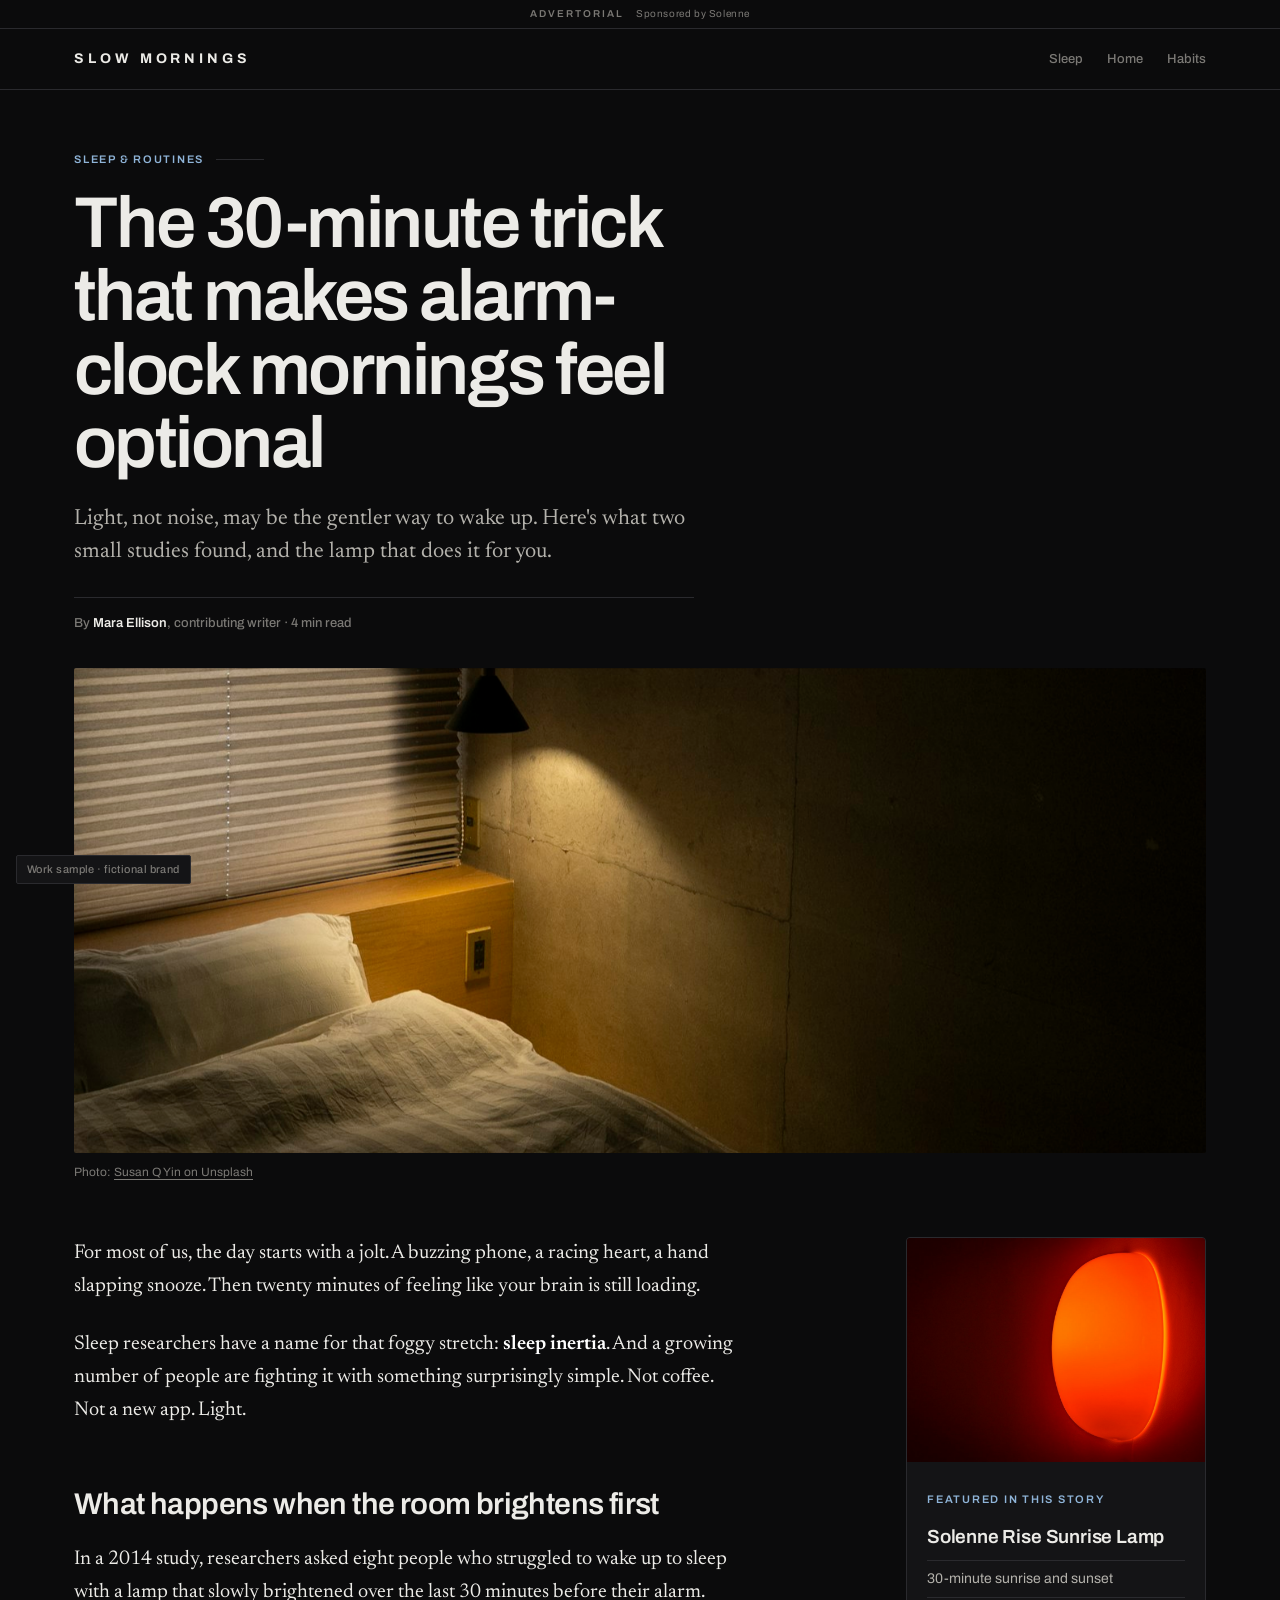
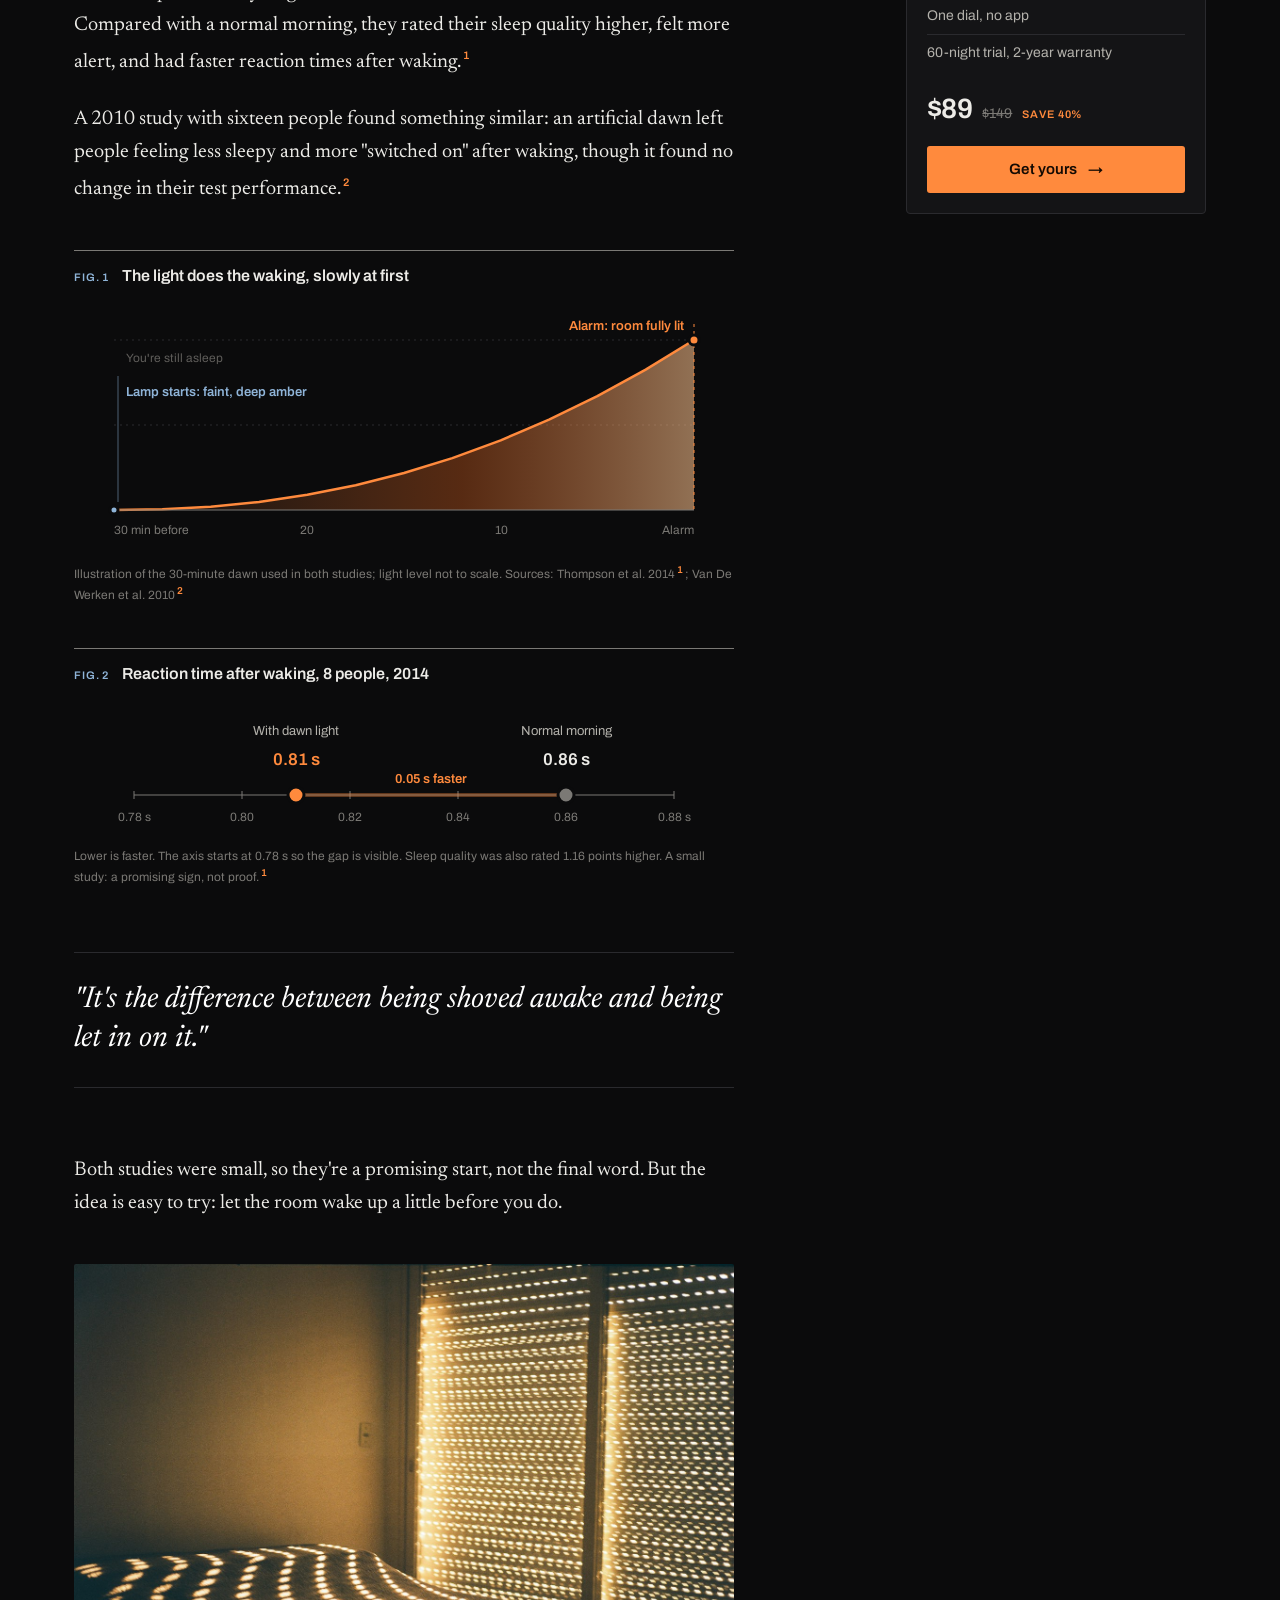
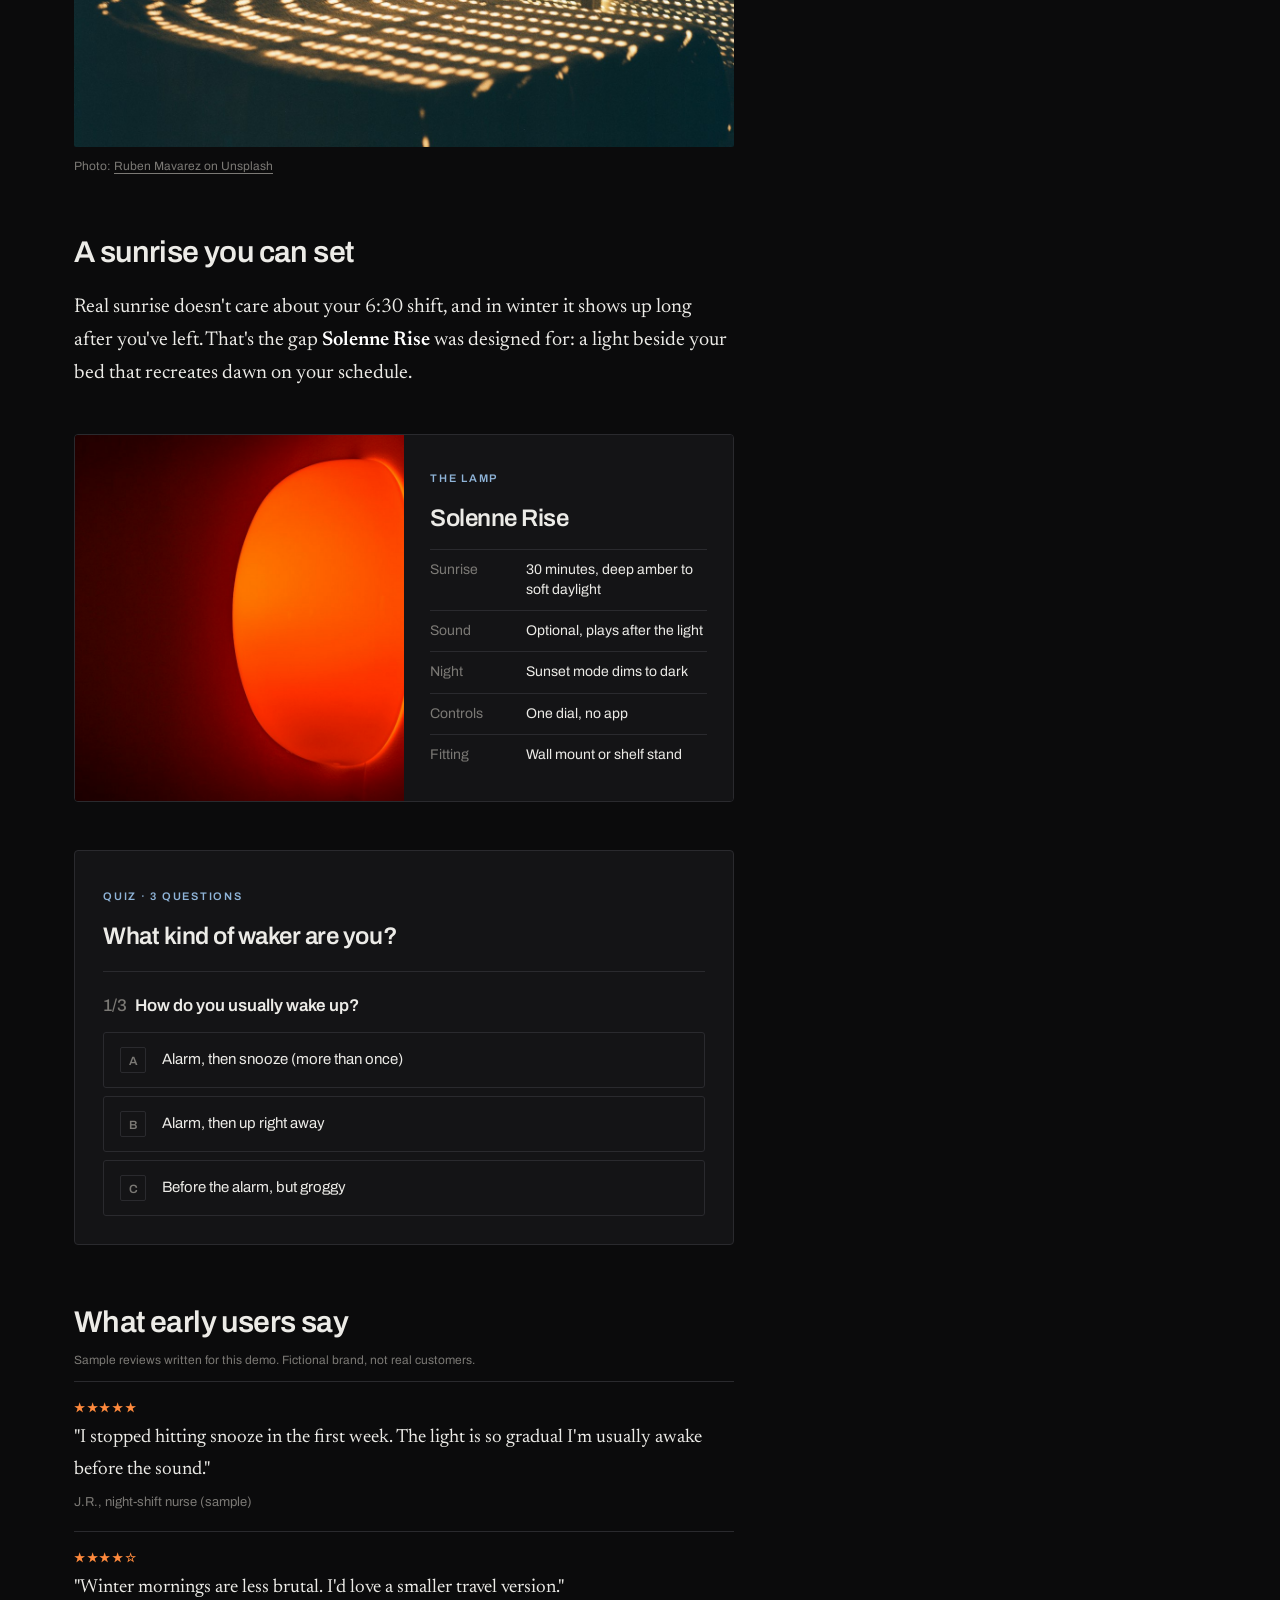
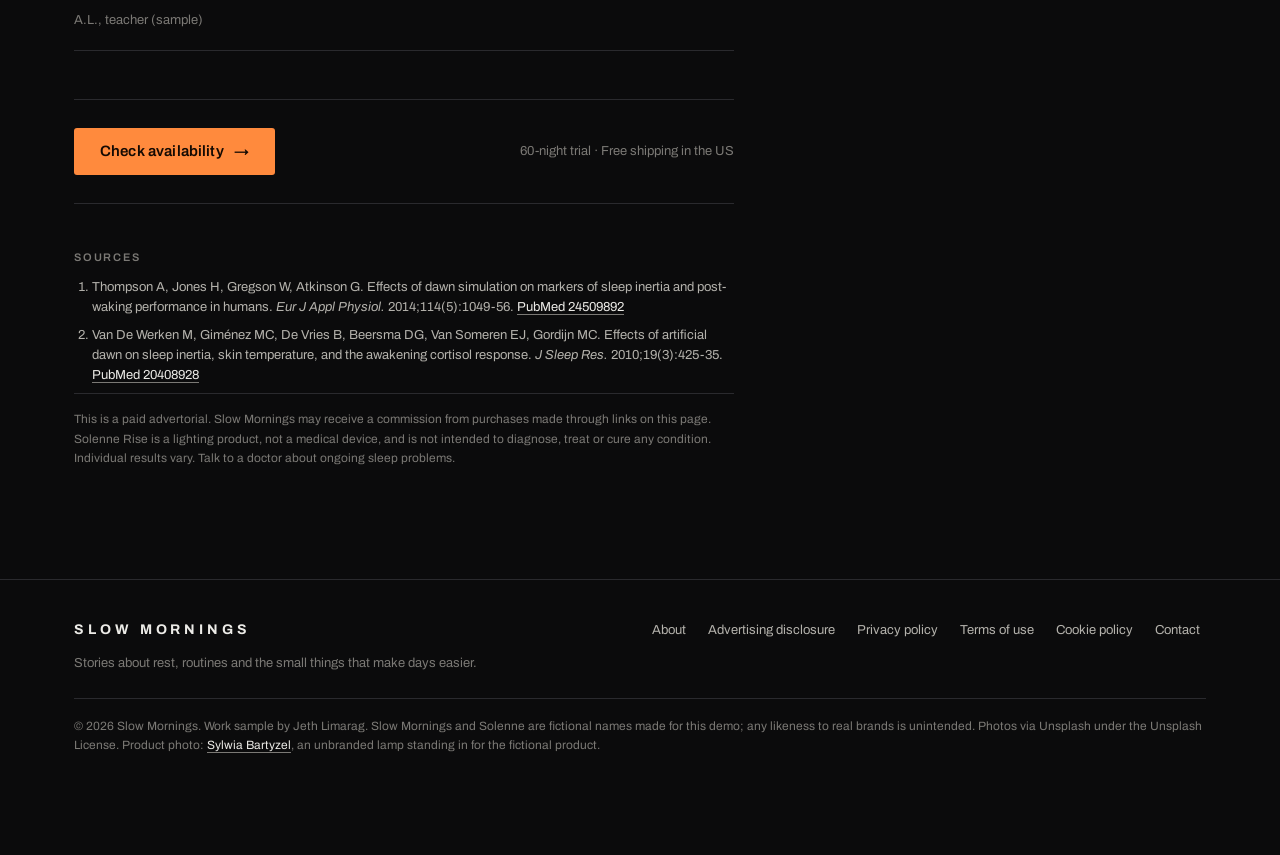
==== 01_Sleep_Lamp/index.html @ 0615143c "Add files via upload" ====
<!doctype html>
<html lang="en-US">
<head>
<meta charset="utf-8">
<meta name="viewport" content="width=device-width, initial-scale=1">
<title>The 30-minute trick for gentler mornings | Slow Mornings</title>
<meta name="description" content="Work sample: a modern advertorial for a fictional sunrise lamp.">
<meta name="robots" content="noindex">
<link rel="preconnect" href="https://fonts.googleapis.com">
<link rel="preconnect" href="https://fonts.gstatic.com" crossorigin>
<link href="https://fonts.googleapis.com/css2?family=Archivo:wght@400;500;600;700&family=Newsreader:ital,opsz,wght@0,6..72,400;0,6..72,600;1,6..72,400&display=swap" rel="stylesheet">
<link rel="stylesheet" href="Assets/Style.css">
</head>
<body>

<div class="ad-label">Advertorial <span>Sponsored by Solenne</span></div>
<div class="sample-note">Work sample · fictional brand</div>

<header class="masthead">
  <div class="wrap">
    <a class="logo" href="index.html">Slow Mornings</a>
    <nav aria-label="Sections"><a href="#">Sleep</a><a href="#">Home</a><a href="#">Habits</a></nav>
  </div>
</header>

<main>
  <header class="article-head">
    <span class="label">Sleep &amp; routines</span>
    <h1>The 30-minute trick that makes alarm-clock mornings feel optional</h1>
    <p class="dek">Light, not noise, may be the gentler way to wake up. Here's what two small studies found, and the lamp that does it for you.</p>
    <div class="byline">By <b>Mara Ellison</b>, contributing writer · 4 min read</div>
  </header>

  <div class="hero">
    <figure>
      <img src="Assets/Images/Hero-Dark-Bedroom.jpg" alt="A dark bedroom before sunrise, lit only by a small pendant lamp" width="1400" height="2100" style="object-position: 40% 72%">
    </figure>
    <figcaption>Photo: <a href="https://unsplash.com/photos/white-bed-linen-near-white-window-blinds-D_6rzmdpebQ" target="_blank" rel="noopener">Susan Q Yin on Unsplash</a></figcaption>
  </div>

  <div class="layout">
    <article class="story">
      <p>For most of us, the day starts with a jolt. A buzzing phone, a racing heart, a hand slapping snooze. Then twenty minutes of feeling like your brain is still loading.</p>
      <p>Sleep researchers have a name for that foggy stretch: <strong>sleep inertia</strong>. And a growing number of people are fighting it with something surprisingly simple. Not coffee. Not a new app. Light.</p>

      <h2>What happens when the room brightens first</h2>
      <p>In a 2014 study, researchers asked eight people who struggled to wake up to sleep with a lamp that slowly brightened over the last 30 minutes before their alarm. Compared with a normal morning, they rated their sleep quality higher, felt more alert, and had faster reaction times after waking.<sup><a href="#src-1">1</a></sup></p>
      <p>A 2010 study with sixteen people found something similar: an artificial dawn left people feeling less sleepy and more "switched on" after waking, though it found no change in their test performance.<sup><a href="#src-2">2</a></sup></p>

      <figure class="chart">
        <figcaption class="chart-head"><span class="fig">Fig. 1</span> The light does the waking, slowly at first</figcaption>
        <svg viewBox="0 0 660 250" role="img" aria-label="Light level rising slowly, then faster, over the 30 minutes before the alarm">
          <defs>
            <linearGradient id="dawnFill" x1="0" y1="0" x2="1" y2="0">
              <stop offset="0" stop-color="#ff8a3d" stop-opacity="0"/>
              <stop offset=".6" stop-color="#e5651f" stop-opacity=".35"/>
              <stop offset="1" stop-color="#ffc48f" stop-opacity=".55"/>
            </linearGradient>
          </defs>
          <line class="grid" x1="40" y1="125" x2="620" y2="125"/>
          <line class="grid" x1="40" y1="40" x2="620" y2="40"/>
          <path d="M 40 210 L 88.3 209.3 L 136.7 206.7 L 185 201.9 L 233.3 194.8 L 281.7 185.2 L 330 173 L 378.3 158.1 L 426.7 140.3 L 475 119.7 L 523.3 96.2 L 571.7 69.6 L 620 40 L 620 210 Z" fill="url(#dawnFill)"/>
          <path class="curve" d="M 40 210 L 88.3 209.3 L 136.7 206.7 L 185 201.9 L 233.3 194.8 L 281.7 185.2 L 330 173 L 378.3 158.1 L 426.7 140.3 L 475 119.7 L 523.3 96.2 L 571.7 69.6 L 620 40"/>
          <line class="axis" x1="40" y1="210" x2="620" y2="210"/>
          <line class="alarm" x1="620" y1="24" x2="620" y2="210"/>
          <circle cx="40" cy="210" r="4" class="dot-moon"/>
          <circle cx="620" cy="40" r="5" class="dot-sun"/>
          <text x="52" y="96" class="note-moon">Lamp starts: faint, deep amber</text><line class="lead" x1="44" y1="76" x2="44" y2="202"/>
          <text x="52" y="62" class="note-dim">You're still asleep</text>
          <text x="610" y="30" class="note-sun" text-anchor="end">Alarm: room fully lit</text>
          <text x="40" y="234" class="tick">30 min before</text>
          <text x="233" y="234" class="tick" text-anchor="middle">20</text>
          <text x="427" y="234" class="tick" text-anchor="middle">10</text>
          <text x="620" y="234" class="tick" text-anchor="end">Alarm</text>
        </svg>
        <figcaption class="chart-src">Illustration of the 30-minute dawn used in both studies; light level not to scale. Sources: Thompson et al. 2014<sup><a href="#src-1">1</a></sup>; Van De Werken et al. 2010<sup><a href="#src-2">2</a></sup></figcaption>
      </figure>

      <figure class="chart">
        <figcaption class="chart-head"><span class="fig">Fig. 2</span> Reaction time after waking, 8 people, 2014</figcaption>
        <svg viewBox="0 0 660 136" role="img" aria-label="Average reaction time: 0.81 seconds with dawn light, 0.86 seconds on a normal morning">
          <line class="axis" x1="60" y1="96" x2="600" y2="96"/>
          <g class="tick">
            <line x1="60" y1="92" x2="60" y2="100"/><text x="60" y="122" text-anchor="middle">0.78 s</text>
            <line x1="168" y1="92" x2="168" y2="100"/><text x="168" y="122" text-anchor="middle">0.80</text>
            <line x1="276" y1="92" x2="276" y2="100"/><text x="276" y="122" text-anchor="middle">0.82</text>
            <line x1="384" y1="92" x2="384" y2="100"/><text x="384" y="122" text-anchor="middle">0.84</text>
            <line x1="492" y1="92" x2="492" y2="100"/><text x="492" y="122" text-anchor="middle">0.86</text>
            <line x1="600" y1="92" x2="600" y2="100"/><text x="600" y="122" text-anchor="middle">0.88 s</text>
          </g>
          <line class="gap" x1="230" y1="96" x2="484" y2="96"/>
          <text x="357" y="84" class="note-sun" text-anchor="middle">0.05 s faster</text>
          <circle cx="222" cy="96" r="8" class="dot-sun"/>
          <circle cx="492" cy="96" r="8" class="dot-grey"/>
          <text x="222" y="36" class="lbl" text-anchor="middle">With dawn light</text>
          <text x="222" y="66" class="val-sun" text-anchor="middle">0.81 s</text>
          <text x="492" y="36" class="lbl" text-anchor="middle">Normal morning</text>
          <text x="492" y="66" class="val" text-anchor="middle">0.86 s</text>
        </svg>
        <figcaption class="chart-src">Lower is faster. The axis starts at 0.78 s so the gap is visible. Sleep quality was also rated 1.16 points higher. A small study: a promising sign, not proof.<sup><a href="#src-1">1</a></sup></figcaption>
      </figure>

      <blockquote class="pull">"It's the difference between being shoved awake and being let in on it."</blockquote>

      <p>Both studies were small, so they're a promising start, not the final word. But the idea is easy to try: let the room wake up a little before you do.</p>

      <figure>
        <img src="Assets/Images/Story-Striped-Light.jpg" alt="Warm morning sunlight casting striped shadows across a bed and wall" width="1400" height="933" loading="lazy">
        <figcaption>Photo: <a href="https://unsplash.com/photos/warm-sunlight-creates-striped-shadows-on-a-bed-and-wall-qOkxWhPreSw" target="_blank" rel="noopener">Ruben Mavarez on Unsplash</a></figcaption>
      </figure>

      <h2>A sunrise you can set</h2>
      <p>Real sunrise doesn't care about your 6:30 shift, and in winter it shows up long after you've left. That's the gap <strong>Solenne Rise</strong> was designed for: a light beside your bed that recreates dawn on your schedule.</p>

      <div class="product">
        <img src="Assets/Images/Product-Glow.jpg" alt="Solenne Rise glowing deep orange during its sunrise phase" width="1200" height="800" loading="lazy">
        <div class="spec">
          <span class="label">The lamp</span>
          <h3>Solenne Rise</h3>
          <dl class="specs">
            <div><dt>Sunrise</dt><dd>30 minutes, deep amber to soft daylight</dd></div>
            <div><dt>Sound</dt><dd>Optional, plays after the light</dd></div>
            <div><dt>Night</dt><dd>Sunset mode dims to dark</dd></div>
            <div><dt>Controls</dt><dd>One dial, no app</dd></div>
            <div><dt>Fitting</dt><dd>Wall mount or shelf stand</dd></div>
          </dl>
        </div>
      </div>

      <section class="quiz" id="quiz" aria-live="polite">
        <span class="label">Quiz · 3 questions</span>
        <h3>What kind of waker are you?</h3>
        <div class="progress"><i></i></div>
        <div class="steps"></div>
        <div class="result">
          <h3 class="result-title"></h3>
          <p class="result-text"></p>
          <a class="btn" href="Offer.html">See today's offer <span class="arrow">→</span></a>
        </div>
      </section>

      <h2>What early users say</h2>
      <p class="sample-tag">Sample reviews written for this demo. Fictional brand, not real customers.</p>
      <div class="reviews">
        <div class="review"><div class="stars">★★★★★</div>"I stopped hitting snooze in the first week. The light is so gradual I'm usually awake before the sound."<cite>J.R., night-shift nurse (sample)</cite></div>
        <div class="review"><div class="stars">★★★★☆</div>"Winter mornings are less brutal. I'd love a smaller travel version."<cite>A.L., teacher (sample)</cite></div>
      </div>

      <div class="cta-row">
        <div>
          <a class="btn" href="Offer.html">Check availability <span class="arrow">→</span></a>
        </div>
        <div class="cta-note">60-night trial · Free shipping in the US</div>
      </div>

      <section class="sources" id="sources">
        <h2>Sources</h2>
        <ol>
          <li id="src-1">Thompson A, Jones H, Gregson W, Atkinson G. Effects of dawn simulation on markers of sleep inertia and post-waking performance in humans. <i>Eur J Appl Physiol.</i> 2014;114(5):1049-56. <a href="https://pubmed.ncbi.nlm.nih.gov/24509892/" target="_blank" rel="noopener">PubMed 24509892</a></li>
          <li id="src-2">Van De Werken M, Giménez MC, De Vries B, Beersma DG, Van Someren EJ, Gordijn MC. Effects of artificial dawn on sleep inertia, skin temperature, and the awakening cortisol response. <i>J Sleep Res.</i> 2010;19(3):425-35. <a href="https://pubmed.ncbi.nlm.nih.gov/20408928/" target="_blank" rel="noopener">PubMed 20408928</a></li>
        </ol>
      </section>

      <p class="disclaimer">This is a paid advertorial. Slow Mornings may receive a commission from purchases made through links on this page. Solenne Rise is a lighting product, not a medical device, and is not intended to diagnose, treat or cure any condition. Individual results vary. Talk to a doctor about ongoing sleep problems.</p>
    </article>

    <aside class="sidebar" aria-label="Featured product">
      <div class="side-card">
        <img src="Assets/Images/Product-Glow.jpg" alt="Solenne Rise sunrise lamp glowing orange" width="1200" height="800">
        <div class="inner">
          <span class="label">Featured in this story</span>
          <h4>Solenne Rise Sunrise Lamp</h4>
          <ul>
            <li>30-minute sunrise and sunset</li>
            <li>One dial, no app</li>
            <li>60-night trial, 2-year warranty</li>
          </ul>
          <div class="price"><b>$89</b><s>$149</s><span class="save">Save 40%</span></div>
          <a class="btn block" href="Offer.html">Get yours <span class="arrow">→</span></a>
        </div>
      </div>
    </aside>
  </div>
</main>

<div class="mobile-bar" aria-hidden="true">
  <span><b>Solenne Rise</b><br>$89 · Save 40% today</span>
  <a class="btn" href="Offer.html" tabindex="-1">Get yours</a>
</div>

<div class="modal" id="wheel" role="dialog" aria-modal="true" aria-labelledby="wheel-title">
  <div class="wheel-box">
    <button class="close" type="button" aria-label="Close">×</button>
    <div class="wheel-side">
      <div class="wheel-wrap"><div class="pointer"></div><svg viewBox="0 0 200 200" aria-hidden="true"></svg></div>
    </div>
    <div class="wheel-form">
      <div class="step step-spin show">
        <span class="label">Before you go</span>
        <h3 id="wheel-title">Spin for a discount</h3>
        <p>One spin, every slice wins. Your discount works on any bundle.</p>
        <button class="btn block spin-btn" type="button">Spin the wheel</button>
      </div>
      <form class="step step-email" novalidate aria-live="polite">
        <span class="label">You won</span>
        <b class="won-pct"></b>
        <p>off your order. Where should we send your code?</p>
        <input type="email" name="email" placeholder="you@example.com" autocomplete="email" aria-label="Email address">
        <div class="err" role="alert"></div>
        <button class="btn block" type="submit">Send my code</button>
        <p class="fine">Demo only: nothing is sent or stored.</p>
      </form>
      <div class="step step-code" aria-live="polite">
        <span class="label">Code sent</span>
        <h3>Check your inbox</h3>
        <p>For this demo, here it is:</p>
        <kbd class="code-text"></kbd>
        <a class="btn block code-link" href="Offer.html">Apply it at checkout <span class="arrow">→</span></a>
      </div>
    </div>
  </div>
</div>

<footer class="site">
  <div class="wrap">
    <div>
      <a class="logo" href="index.html">Slow Mornings</a>
      <p>Stories about rest, routines and the small things that make days easier.</p>
    </div>
    <nav aria-label="Legal">
      <a href="Legal.html#about">About</a>
      <a href="Legal.html#disclosure">Advertising disclosure</a>
      <a href="Legal.html#privacy">Privacy policy</a>
      <a href="Legal.html#terms">Terms of use</a>
      <a href="Legal.html#cookies">Cookie policy</a>
      <a href="Legal.html#contact">Contact</a>
    </nav>
    <div class="small">© <span class="year">2026</span> Slow Mornings. Work sample by Jeth Limarag. Slow Mornings and Solenne are fictional names made for this demo; any likeness to real brands is unintended. Photos via Unsplash under the Unsplash License. Product photo: <a href="https://unsplash.com/photos/a-glowing-orange-orb-against-a-dark-background-7RQ17WTA-Ls" target="_blank" rel="noopener">Sylwia Bartyzel</a>, an unbranded lamp standing in for the fictional product.</div>
  </div>
</footer>

<script src="Assets/Script.js"></script>
</body>
</html>
---- 01_Sleep_Lamp/Assets/Style.css ----
/* Solenne Rise - work sample (fictional brand). Shared styles for all pages. Dark "night" theme. */
:root {
  --bg: #0b0b0c;
  --panel: #141416;
  --panel-2: #1b1b1e;
  --line: #2a2a2e;
  --ink: #ecebe7;
  --ink-2: #b4b2ac;
  --ink-3: #7b7975;
  --moon: #8fb4d8;
  --glow: #ff8a3d;
  --glow-2: #e5651f;
  --on-glow: #140a03;
  --head: "Archivo", "Helvetica Neue", Arial, sans-serif;
  --body: "Newsreader", Georgia, serif;
}

*, *::before, *::after { box-sizing: border-box; }
html { scroll-behavior: smooth; }
body { margin: 0; background: var(--bg); color: var(--ink); font: 400 20px/1.65 var(--body); -webkit-font-smoothing: antialiased; }
img { max-width: 100%; height: auto; display: block; }
a { color: var(--ink); text-decoration-color: var(--ink-3); text-underline-offset: 3px; }
a:hover { text-decoration-color: var(--glow); }
button { font: inherit; cursor: pointer; }
.label { font: 600 11px/1 var(--head); letter-spacing: .16em; text-transform: uppercase; color: var(--moon); }

/* Top label + masthead */
.ad-label { border-bottom: 1px solid var(--line); text-align: center; font: 600 10px/1 var(--head); letter-spacing: .2em; text-transform: uppercase; color: var(--ink-3); padding: 9px 16px; }
.ad-label span { font-weight: 400; letter-spacing: .06em; text-transform: none; margin-left: 8px; }
.masthead { border-bottom: 1px solid var(--line); }
.masthead .wrap { display: flex; align-items: center; justify-content: space-between; height: 60px; }
.logo { font: 700 14px/1 var(--head); letter-spacing: .28em; text-transform: uppercase; color: var(--ink); text-decoration: none; }
.masthead nav { display: flex; gap: 24px; font: 500 13px/1 var(--head); }
.masthead nav a { color: var(--ink-3); text-decoration: none; }
.masthead nav a:hover { color: var(--ink); }
.wrap { max-width: 1180px; margin: 0 auto; padding: 0 24px; }

/* Article header */
.article-head { max-width: 1180px; margin: 64px auto 36px; padding: 0 24px; }
.article-head .label { display: flex; align-items: center; gap: 12px; }
.article-head .label::after { content: ""; width: 48px; height: 1px; background: var(--line); }
h1 { font: 600 clamp(36px, 6vw, 72px)/1.02 var(--head); letter-spacing: -.035em; margin: 22px 0 22px; max-width: 15ch; }
.dek { font-size: 22px; line-height: 1.5; color: var(--ink-2); margin: 0; max-width: 620px; }
.byline { margin-top: 28px; padding-top: 16px; border-top: 1px solid var(--line); font: 500 13px/1.4 var(--head); color: var(--ink-3); max-width: 620px; }
.byline b { color: var(--ink); font-weight: 600; }

.hero { max-width: 1180px; margin: 0 auto; padding: 0 24px; }
.hero figure { margin: 0; overflow: hidden; border-radius: 2px; }
.hero img { width: 100%; aspect-ratio: 21/9; object-fit: cover; animation: hero-in 2.4s ease-out both; }
@media (max-width: 700px) { .hero img { aspect-ratio: 4/3; } }
@keyframes hero-in { from { filter: brightness(.35); } to { filter: none; } }
figcaption { font: 400 12px/1.5 var(--head); color: var(--ink-3); margin-top: 10px; }
figcaption a { color: inherit; }

/* Layout: article + sticky sidebar */
.layout { max-width: 1180px; margin: 56px auto 0; padding: 0 24px; display: grid; grid-template-columns: minmax(0, 1fr); gap: 56px; }
@media (min-width: 1024px) { .layout { grid-template-columns: minmax(0, 660px) 300px; justify-content: space-between; } }

.story p { margin: 0 0 1.25em; }
.story h2 { font: 600 30px/1.15 var(--head); letter-spacing: -.02em; margin: 2em 0 .7em; }
.story sup a { text-decoration: none; font: 600 11px/1 var(--head); color: var(--glow); padding: 0 2px; }
.story figure { margin: 2.2em 0; }
.story figure img { border-radius: 2px; }
.story strong { font-weight: 600; color: #fff; }

.pull { margin: 2.2em 0; padding: 28px 0; border-top: 1px solid var(--line); border-bottom: 1px solid var(--line); font: italic 400 30px/1.3 var(--body); color: #fff; }

/* Charts: editorial figures, no boxes. Night = moon blue, dawn = orange. */
.chart { margin: 2.6em 0; padding-top: 14px; border-top: 1px solid var(--ink-3); }
.chart-head { font: 600 16px/1.35 var(--head) !important; color: var(--ink) !important; margin: 0 0 14px !important; }
.chart-head .fig { color: var(--moon); font-weight: 600; letter-spacing: .08em; text-transform: uppercase; font-size: 11px; margin-right: 10px; }
.chart svg { width: 100%; height: auto; display: block; overflow: visible; font-family: var(--head); }
.chart .grid { stroke: var(--line); stroke-dasharray: 2 4; }
.chart .axis { stroke: var(--ink-3); stroke-width: 1; }
.chart .lead { stroke: var(--moon); stroke-width: 1; opacity: .5; }
.chart .alarm { stroke: var(--glow); stroke-dasharray: 3 4; }
.chart .curve { fill: none; stroke: var(--glow); stroke-width: 2.5; stroke-linejoin: round; }
.chart .gap { stroke: var(--glow); stroke-width: 4; opacity: .35; }
.chart .dot-sun { fill: var(--glow); stroke: var(--bg); stroke-width: 3; }
.chart .dot-moon { fill: var(--moon); stroke: var(--bg); stroke-width: 3; }
.chart .dot-grey { fill: var(--ink-3); stroke: var(--bg); stroke-width: 3; }
.chart text { font-size: 13px; fill: var(--ink-2); }
.chart .tick, .chart .tick text { font-size: 12px; fill: var(--ink-3); }
.chart .tick line { stroke: var(--ink-3); }
.chart .tick.dim, .chart .note-dim { fill: #5f5d5a; font-size: 12px; }
.chart .note-moon { fill: var(--moon); font-weight: 600; }
.chart .note-sun { fill: var(--glow); font-weight: 600; }
.chart .lbl { fill: var(--ink-2); font-size: 13px; }
.chart .val { fill: var(--ink); font-size: 17px; font-weight: 600; }
.chart .val-sun { fill: var(--glow); font-size: 17px; font-weight: 600; }
.chart-src { font: 400 12px/1.5 var(--head) !important; color: var(--ink-3) !important; margin-top: 12px !important; }
.chart-src sup a { font-size: 10px !important; }
@media (max-width: 560px) { .chart text, .chart .lbl { font-size: 24px; } .chart .tick, .chart .tick text, .chart .note-dim { font-size: 22px; } .chart .val, .chart .val-sun { font-size: 28px; } }

/* Product block */
.product { display: grid; grid-template-columns: 1fr 1fr; border: 1px solid var(--line); border-radius: 4px; overflow: hidden; margin: 2.2em 0; }
.product img { width: 100%; height: 100%; object-fit: cover; min-height: 280px; }
.product .spec { padding: 26px; background: var(--panel); }
.product h3 { font: 600 24px/1.2 var(--head); letter-spacing: -.02em; margin: 10px 0 16px; }
.specs { margin: 0; font: 400 14px/1.45 var(--head); }
.specs div { display: grid; grid-template-columns: 84px 1fr; gap: 12px; padding: 10px 0; border-top: 1px solid var(--line); }
.specs dt { color: var(--ink-3); }
.specs dd { margin: 0; color: var(--ink); }
@media (max-width: 620px) { .product { grid-template-columns: 1fr; } .product img { min-height: 0; aspect-ratio: 4/3; } }

/* Buttons */
.btn { display: inline-flex; align-items: center; justify-content: center; gap: 10px; background: var(--glow); color: var(--on-glow); text-decoration: none; border: 0; border-radius: 3px; padding: 16px 26px; font: 600 15px/1 var(--head); letter-spacing: .01em; transition: background .2s, transform .2s; }
.btn:hover { background: #ffa463; transform: translateY(-1px); }
.btn.ghost { background: transparent; color: var(--ink); box-shadow: inset 0 0 0 1px var(--ink-3); }
.btn.ghost:hover { box-shadow: inset 0 0 0 1px var(--ink); background: transparent; }
.btn.block { width: 100%; }
.btn .arrow { transition: transform .2s; }
.btn:hover .arrow { transform: translateX(3px); }
.cta-row { margin: 2.4em 0; padding: 28px 0; border-top: 1px solid var(--line); border-bottom: 1px solid var(--line); display: flex; flex-wrap: wrap; align-items: center; justify-content: space-between; gap: 16px; }
.cta-note { font: 400 13px/1.4 var(--head); color: var(--ink-3); }

/* Quiz */
.quiz { border: 1px solid var(--line); border-radius: 4px; padding: 28px; margin: 2.4em 0; background: var(--panel); }
.quiz h3 { font: 600 24px/1.2 var(--head); letter-spacing: -.02em; margin: 10px 0 0; }
.quiz .progress { height: 1px; background: var(--line); margin: 20px 0 22px; }
.quiz .progress i { display: block; height: 100%; width: 0; background: var(--glow); transition: width .35s; }
.quiz .q { font: 600 17px/1.4 var(--head); margin-bottom: 14px; }
.quiz .q span { color: var(--ink-3); font-weight: 500; margin-right: 8px; }
.quiz .options { display: grid; gap: 8px; }
.quiz .options button { display: grid; grid-template-columns: 28px 1fr; gap: 14px; align-items: center; text-align: left; background: transparent; color: var(--ink); border: 1px solid var(--line); border-radius: 3px; padding: 14px 16px; font: 400 15px/1.4 var(--head); transition: border-color .2s, background .2s; }
.quiz .options button kbd { font: 600 12px/26px var(--head); text-align: center; width: 26px; height: 26px; border: 1px solid var(--line); border-radius: 2px; color: var(--ink-3); }
.quiz .options button:hover { border-color: var(--glow); background: var(--panel-2); }
.quiz .options button:hover kbd { border-color: var(--glow); color: var(--glow); }
.quiz .result { display: none; animation: fade-up .5s ease-out both; }
.quiz .result.show { display: block; }
.quiz .result h3 { margin-top: 0; }
.quiz .result p { font-size: 18px; color: var(--ink-2); }
@keyframes fade-up { from { opacity: 0; transform: translateY(8px); } to { opacity: 1; transform: none; } }

/* Reviews */
.sample-tag { font: 400 12px/1.4 var(--head); color: var(--ink-3); margin: -8px 0 12px !important; }
.reviews { border-top: 1px solid var(--line); }
.review { padding: 20px 0; border-bottom: 1px solid var(--line); font-size: 19px; }
.review .stars { font: 600 12px/1 var(--head); letter-spacing: .14em; color: var(--glow); margin-bottom: 8px; }
.review cite { display: block; font: normal 400 13px/1.4 var(--head); color: var(--ink-3); margin-top: 8px; }

/* Sidebar */
.sidebar { display: none; }
@media (min-width: 1024px) {
  .sidebar { display: block; }
  .side-card { position: sticky; top: 28px; background: var(--panel); border: 1px solid var(--line); border-radius: 4px; overflow: hidden; }
}
.side-card img { aspect-ratio: 4/3; object-fit: cover; width: 100%; }
.side-card .inner { padding: 20px; }
.side-card h4 { font: 600 19px/1.25 var(--head); letter-spacing: -.01em; margin: 10px 0 12px; }
.side-card ul { margin: 0 0 16px; padding: 0; list-style: none; font: 400 14px/1.4 var(--head); color: var(--ink-2); }
.side-card li { padding: 8px 0; border-top: 1px solid var(--line); }
.price { display: flex; align-items: baseline; gap: 10px; margin-bottom: 14px; font-family: var(--head); }
.price b { font-size: 28px; font-weight: 600; letter-spacing: -.02em; }
.price s { color: var(--ink-3); font-size: 14px; }
.price .save { font-size: 11px; font-weight: 600; letter-spacing: .08em; text-transform: uppercase; color: var(--glow); }

/* Mobile sticky CTA */
.mobile-bar { position: fixed; left: 0; right: 0; bottom: 0; z-index: 40; display: flex; align-items: center; gap: 12px; background: rgba(11, 11, 12, .94); backdrop-filter: blur(10px); border-top: 1px solid var(--line); padding: 10px 16px; font-family: var(--head); transform: translateY(110%); transition: transform .35s; }
.mobile-bar.show { transform: none; }
.mobile-bar span { flex: 1; font-size: 13px; line-height: 1.35; color: var(--ink-2); }
.mobile-bar span b { color: var(--ink); }
.mobile-bar .btn { padding: 12px 18px; font-size: 14px; }
@media (min-width: 1024px) { .mobile-bar { display: none; } }

/* Sources + footer */
.sources { margin: 3em 0 0; font: 400 13px/1.55 var(--head); color: var(--ink-2); }
.sources h2 { font: 600 11px/1 var(--head) !important; letter-spacing: .16em !important; text-transform: uppercase; color: var(--ink-3); margin: 0 0 14px !important; }
.sources ol { padding-left: 18px; margin: 0; }
.sources li { margin-bottom: 8px; }
.disclaimer { font: 400 12px/1.6 var(--head); color: var(--ink-3); border-top: 1px solid var(--line); padding-top: 16px; margin-top: 2em; }

footer.site { margin-top: 96px; border-top: 1px solid var(--line); color: var(--ink-3); font: 400 13px/1.6 var(--head); padding: 40px 0 100px; }
footer.site .wrap { display: grid; gap: 24px; }
@media (min-width: 760px) { footer.site .wrap { grid-template-columns: 1fr 1fr; } }
footer.site p { margin: 12px 0 0; }
footer.site nav { display: flex; flex-wrap: wrap; gap: 8px 22px; align-content: start; }
footer.site nav a { color: var(--ink-2); text-decoration: none; }
footer.site nav a:hover { color: var(--ink); }
footer.site .small { grid-column: 1 / -1; border-top: 1px solid var(--line); padding-top: 18px; font-size: 12px; }

/* Spin wheel popup */
.modal { position: fixed; inset: 0; z-index: 60; display: none; place-items: center; background: rgba(0, 0, 0, .72); backdrop-filter: blur(4px); padding: 16px; }
.modal.open { display: grid; animation: fade .3s ease-out; }
@keyframes fade { from { opacity: 0; } to { opacity: 1; } }
.wheel-box { position: relative; width: min(760px, 100%); max-height: calc(100vh - 32px); overflow: auto; background: var(--panel); border: 1px solid var(--line); border-radius: 4px; display: grid; grid-template-columns: 1fr; animation: pop .4s ease-out both; }
@media (min-width: 700px) { .wheel-box { grid-template-columns: 1fr 1fr; } }
@keyframes pop { from { opacity: 0; transform: translateY(16px); } to { opacity: 1; transform: none; } }
.wheel-side { background: #000; display: grid; place-items: center; padding: 32px; border-right: 1px solid var(--line); }
.wheel-wrap { position: relative; width: min(270px, 68vw); aspect-ratio: 1; }
.wheel-wrap svg { width: 100%; height: 100%; transition: transform 4.2s cubic-bezier(.12, .8, .1, 1); }
.pointer { position: absolute; top: -8px; left: 50%; transform: translateX(-50%); width: 0; height: 0; border-left: 11px solid transparent; border-right: 11px solid transparent; border-top: 20px solid var(--ink); z-index: 2; }
.wheel-form { padding: 32px 30px; font-family: var(--head); }
.wheel-form h3 { font: 600 26px/1.15 var(--head); letter-spacing: -.02em; margin: 10px 0 10px; }
.wheel-form p { font-size: 14px; line-height: 1.55; color: var(--ink-2); margin: 0 0 18px; }
.wheel-form input { width: 100%; font: 400 15px/1.4 var(--head); padding: 14px 14px; border: 1px solid var(--line); border-radius: 3px; background: var(--bg); color: var(--ink); margin-bottom: 8px; }
.wheel-form input:focus { outline: 1px solid var(--glow); border-color: var(--glow); }
.wheel-form .fine { font-size: 12px; color: var(--ink-3); margin-top: 12px; }
.wheel-form .err { color: #ff6b5b; font-size: 13px; min-height: 18px; margin: 0 0 6px; }
.step { display: none; animation: fade-up .5s both; }
.step.show { display: block; }
.won-pct, .code b { display: block; font: 600 44px/1 var(--head); letter-spacing: -.03em; color: var(--glow); margin: 10px 0 6px; }
.code-text { display: block; font: 600 18px/1 ui-monospace, Consolas, monospace; letter-spacing: .14em; border: 1px dashed var(--ink-3); border-radius: 3px; padding: 14px; margin: 12px 0 16px; text-align: center; color: var(--ink); }
.close { position: absolute; top: 10px; right: 10px; z-index: 3; width: 34px; height: 34px; border-radius: 2px; border: 1px solid var(--line); background: var(--panel); font-size: 18px; line-height: 1; color: var(--ink-2); }
.close:hover { color: var(--ink); border-color: var(--ink-3); }

/* Sample note */
.sample-note { position: fixed; left: 16px; bottom: 16px; z-index: 30; font: 500 11px/1 var(--head); letter-spacing: .04em; background: var(--panel); border: 1px solid var(--line); border-radius: 2px; padding: 8px 10px; color: var(--ink-3); }
@media (max-width: 1023px) { .sample-note { display: none; } }

/* Offer page */
.offer { max-width: 1180px; margin: 48px auto; padding: 0 24px; display: grid; gap: 48px; font-family: var(--head); }
@media (min-width: 900px) { .offer { grid-template-columns: 1.1fr 1fr; align-items: start; } }
.offer-visual { position: sticky; top: 24px; border: 1px solid var(--line); border-radius: 4px; overflow: hidden; }
.offer-visual img { width: 100%; aspect-ratio: 1; object-fit: cover; }
.offer h1 { font-size: clamp(32px, 4vw, 48px); margin: 14px 0 10px; max-width: none; }
.offer > div > p { font: 400 19px/1.55 var(--body); color: var(--ink-2); }
.rating { font-size: 13px; color: var(--ink-3); }
.rating b { color: var(--glow); letter-spacing: .1em; }
.bundles { display: grid; gap: 10px; margin: 24px 0; }
.bundle { display: grid; grid-template-columns: auto 1fr auto; gap: 14px; align-items: center; background: var(--panel); border: 1px solid var(--line); border-radius: 3px; padding: 16px 18px; cursor: pointer; transition: border-color .2s; position: relative; }
.bundle input { accent-color: var(--glow); width: 17px; height: 17px; }
.bundle:has(input:checked) { border-color: var(--glow); }
.bundle b { display: block; font-size: 15px; font-weight: 600; }
.bundle small { color: var(--ink-3); font-size: 13px; }
.bundle .amt { text-align: right; font-size: 20px; font-weight: 600; letter-spacing: -.02em; }
.bundle .amt s { display: block; font-size: 12px; font-weight: 400; color: var(--ink-3); letter-spacing: 0; }
.bundle .flag { position: absolute; top: -9px; left: 16px; background: var(--glow); color: var(--on-glow); font: 600 10px/1 var(--head); letter-spacing: .12em; text-transform: uppercase; padding: 4px 7px; border-radius: 2px; }
.promo { display: flex; gap: 8px; margin: 0 0 8px; }
.promo input { flex: 1; font: 400 15px/1.4 var(--head); padding: 12px 14px; border: 1px solid var(--line); border-radius: 3px; background: var(--bg); color: var(--ink); text-transform: uppercase; }
.promo button { border: 1px solid var(--ink-3); background: transparent; color: var(--ink); border-radius: 3px; padding: 0 18px; font: 600 14px/1 var(--head); }
.promo button:hover { border-color: var(--ink); }
.promo-msg { font-size: 13px; min-height: 20px; color: #7fd18b; }
.totals { border-top: 1px solid var(--line); padding-top: 14px; margin: 10px 0 18px; font-size: 15px; color: var(--ink-2); }
.totals div { display: flex; justify-content: space-between; padding: 4px 0; }
.totals .grand { font-weight: 600; font-size: 18px; color: var(--ink); }
.trust { display: grid; grid-template-columns: repeat(3, 1fr); margin-top: 18px; font-size: 13px; color: var(--ink-3); border-top: 1px solid var(--line); }
.trust div { padding: 14px 8px 0; }
.trust b { display: block; color: var(--ink); font-weight: 600; }
.checkout { background: var(--panel); border: 1px solid var(--line); border-radius: 4px; padding: 24px; margin-top: 18px; }
.checkout h2 { font: 600 18px/1.2 var(--head); margin: 0 0 14px; }
.checkout .row { display: grid; grid-template-columns: 1fr 1fr; gap: 8px; }
.checkout input { width: 100%; font: 400 15px/1.4 var(--head); padding: 12px 14px; border: 1px solid var(--line); border-radius: 3px; margin-bottom: 8px; background: var(--bg); color: var(--ink); }
.demo-msg { display: none; margin-top: 12px; font-size: 13px; line-height: 1.5; border: 1px solid var(--glow); color: var(--ink-2); border-radius: 3px; padding: 12px 14px; }
.demo-msg.show { display: block; }

/* Legal page */
.legal { max-width: 720px; margin: 64px auto; padding: 0 24px; font-size: 18px; }
.legal h1 { font-size: 44px; max-width: none; }
.legal h2 { font: 600 20px/1.2 var(--head); margin: 2em 0 .5em; padding-top: 12px; border-top: 1px solid var(--line); }
.legal p { color: var(--ink-2); }

::placeholder { color: var(--ink-3); }

@media (prefers-reduced-motion: reduce) {
  *, *::before, *::after { animation: none !important; transition: none !important; }
}
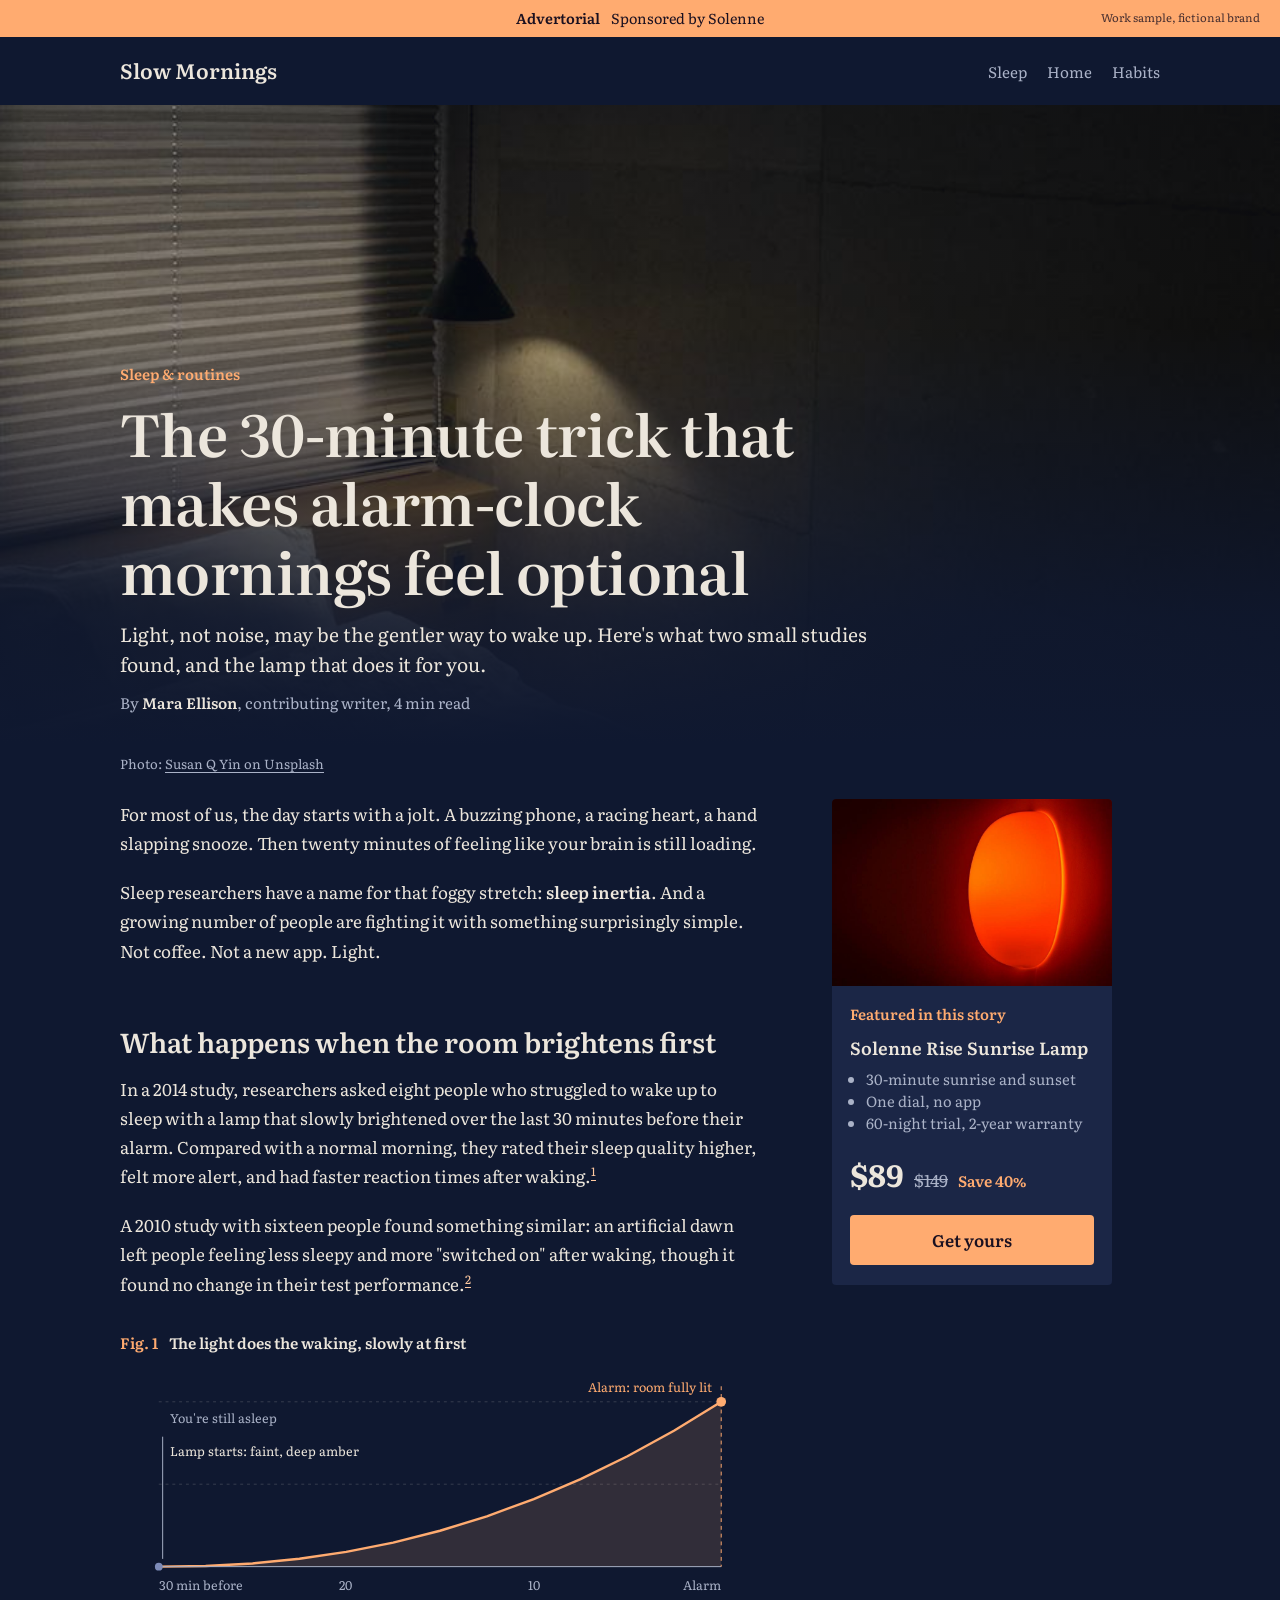
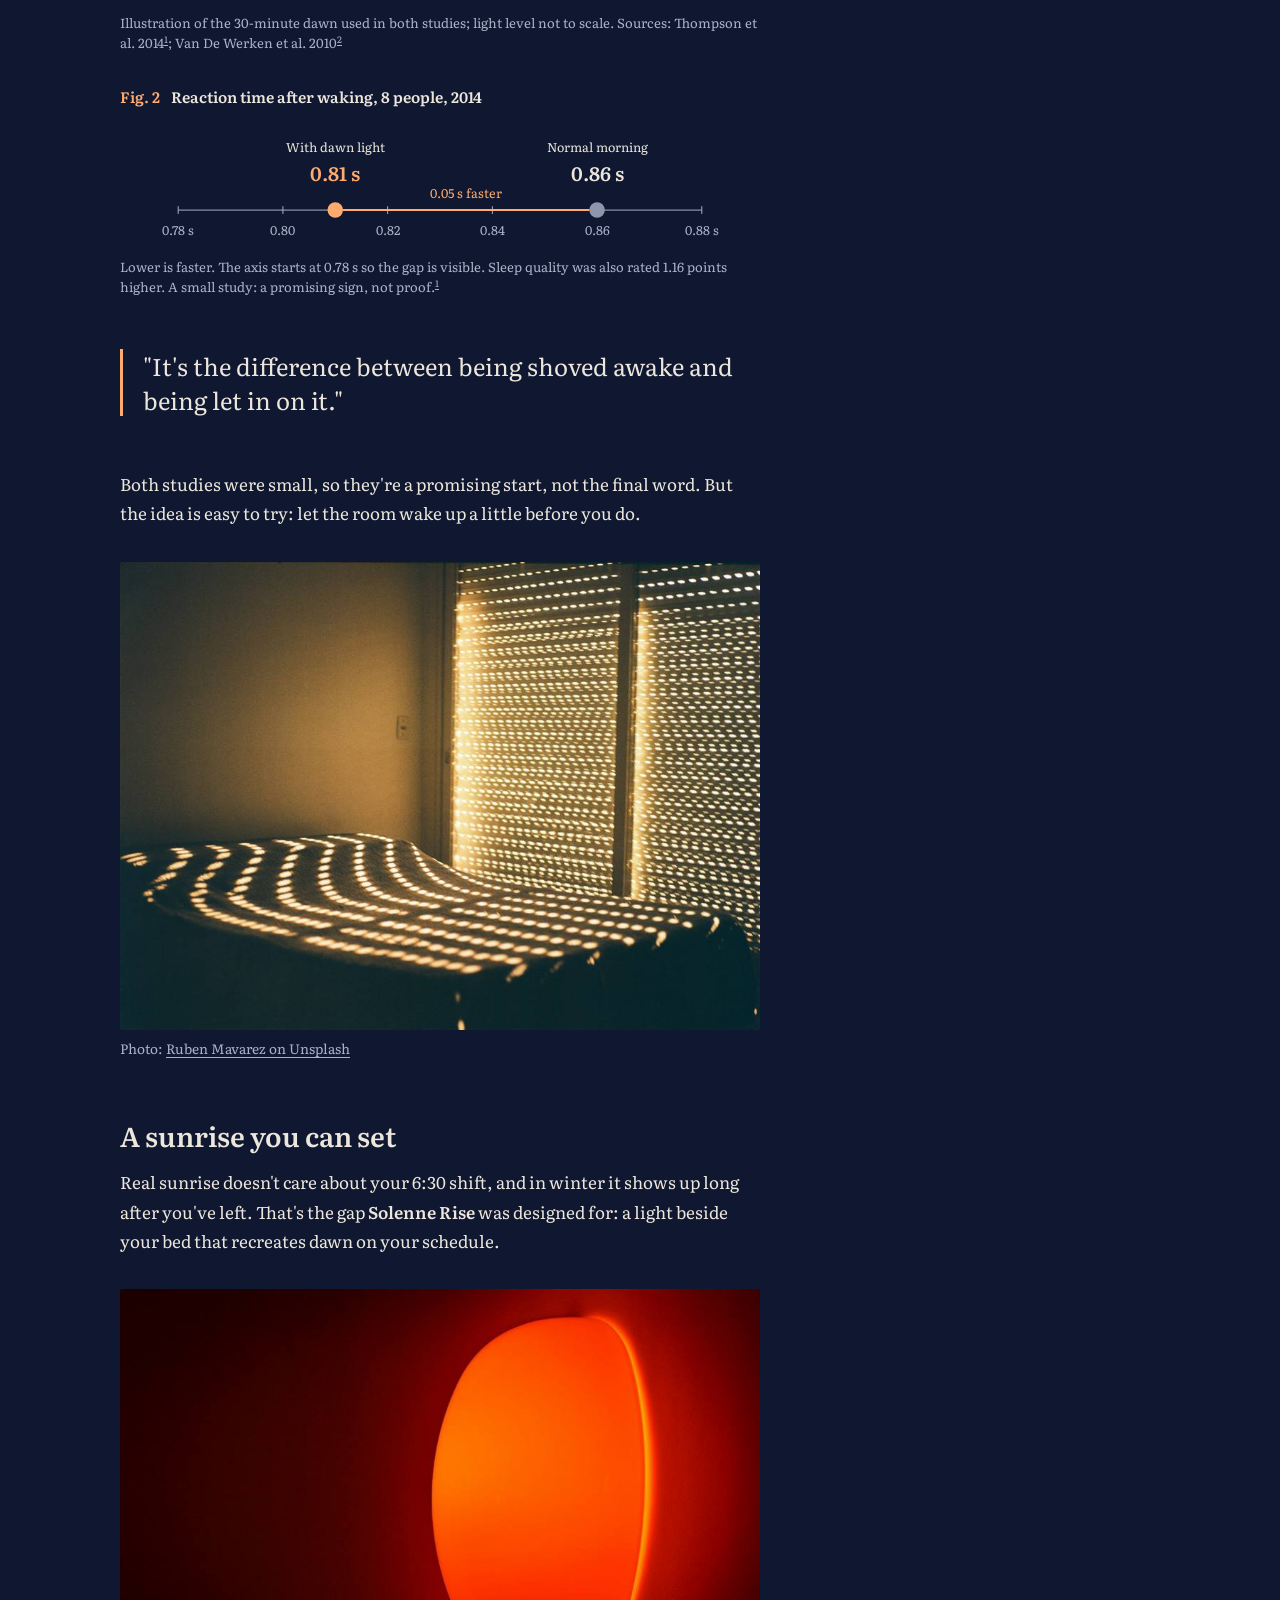
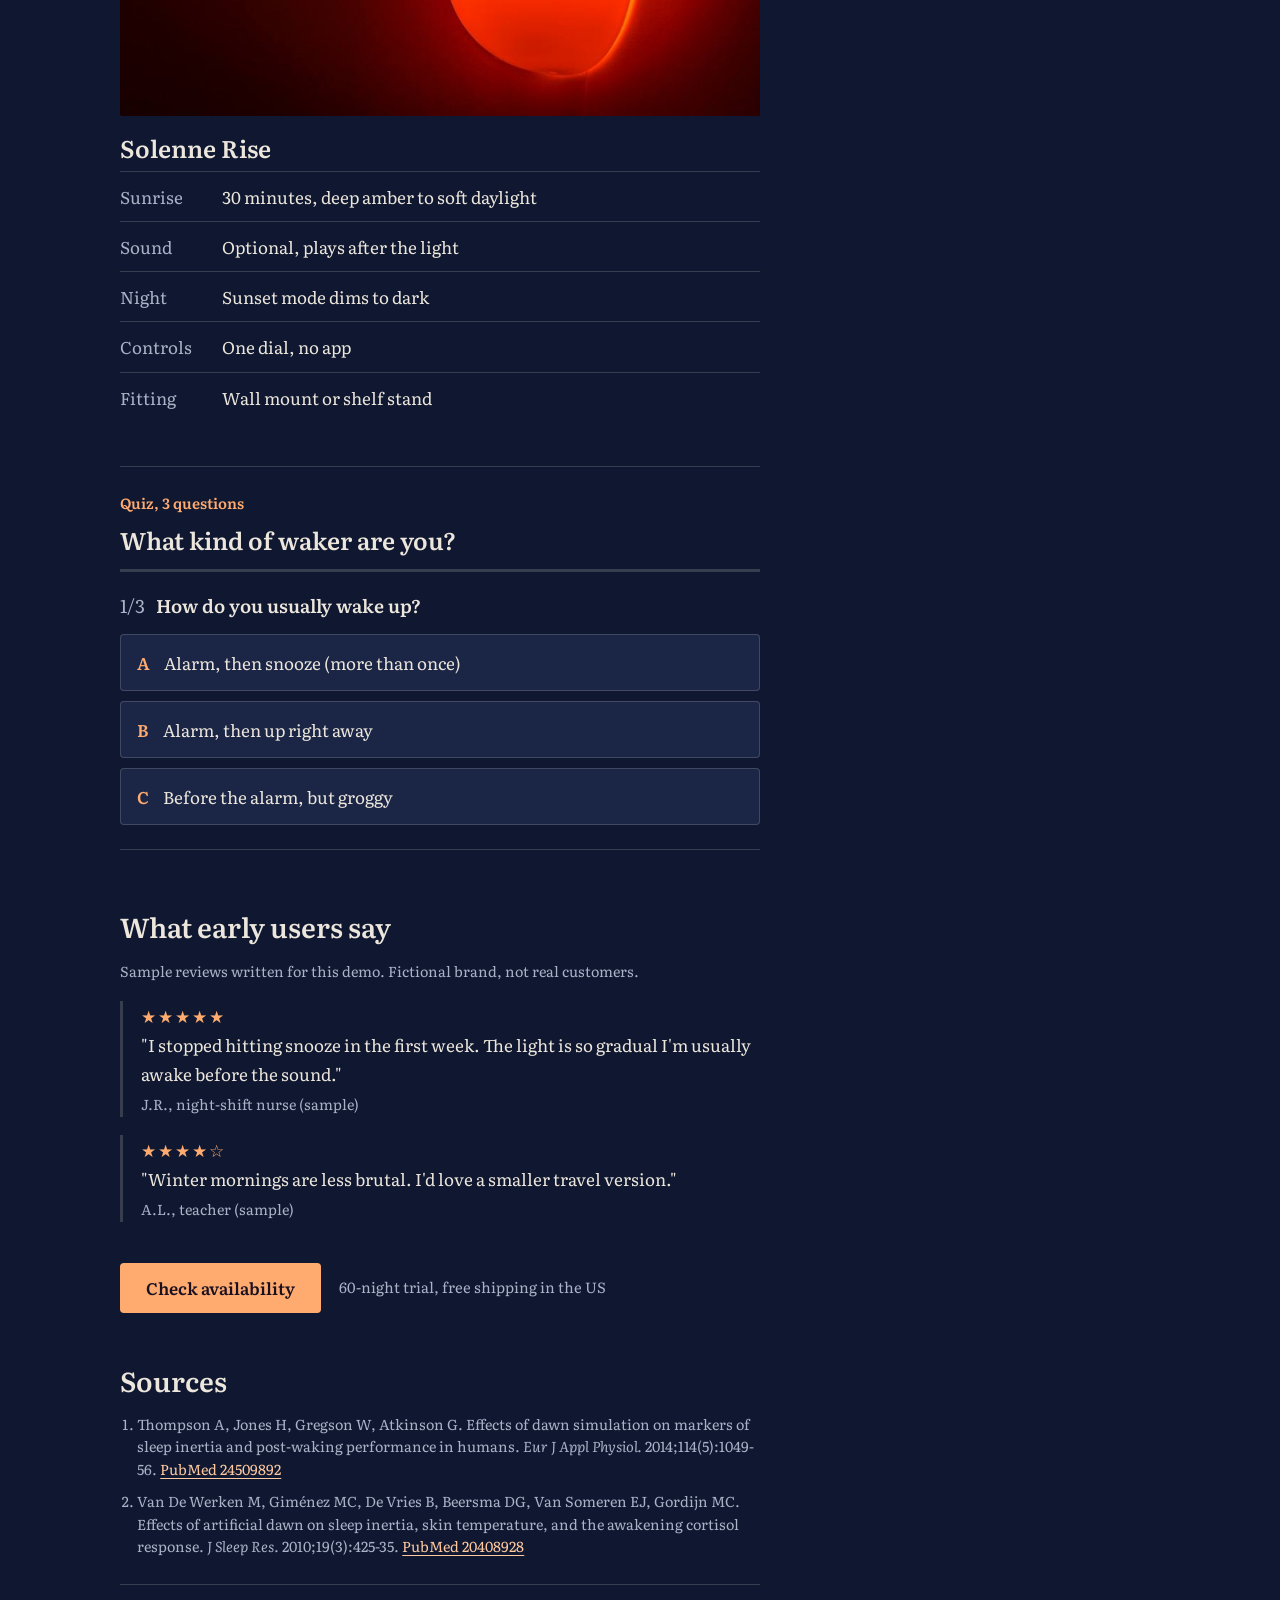
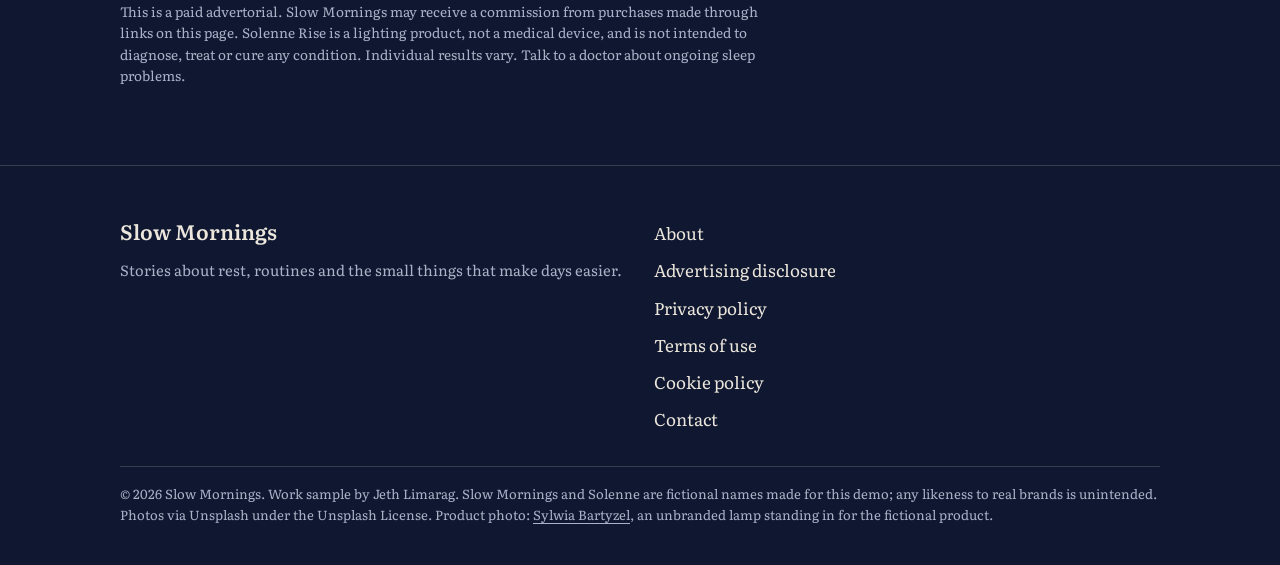
==== commit b639d466: "Add files via upload" ====
--- a/01_Sleep_Lamp/index.html
+++ b/01_Sleep_Lamp/index.html
@@ -8,13 +8,14 @@
 <meta name="robots" content="noindex">
 <link rel="preconnect" href="https://fonts.googleapis.com">
 <link rel="preconnect" href="https://fonts.gstatic.com" crossorigin>
-<link href="https://fonts.googleapis.com/css2?family=Archivo:wght@400;500;600;700&family=Newsreader:ital,opsz,wght@0,6..72,400;0,6..72,600;1,6..72,400&display=swap" rel="stylesheet">
+<link href="https://fonts.googleapis.com/css2?family=Literata:wght@400;600&display=swap" rel="stylesheet">
+<link rel="preload" as="image" href="Assets/Images/Hero-Dark-Bedroom.jpg" fetchpriority="high">
+<link rel="icon" href="data:image/svg+xml,<svg xmlns='http://www.w3.org/2000/svg' viewBox='0 0 32 32'><circle cx='16' cy='16' r='14' fill='%23ffab70'/></svg>">
 <link rel="stylesheet" href="Assets/Style.css">
 </head>
 <body>
 
-<div class="ad-label">Advertorial <span>Sponsored by Solenne</span></div>
-<div class="sample-note">Work sample · fictional brand</div>
+<div class="ad-label">Advertorial <span>Sponsored by Solenne</span><small class="sample-note">Work sample, fictional brand</small></div>
 
 <header class="masthead">
   <div class="wrap">
@@ -24,19 +25,18 @@
 </header>
 
 <main>
-  <header class="article-head">
-    <span class="label">Sleep &amp; routines</span>
-    <h1>The 30-minute trick that makes alarm-clock mornings feel optional</h1>
-    <p class="dek">Light, not noise, may be the gentler way to wake up. Here's what two small studies found, and the lamp that does it for you.</p>
-    <div class="byline">By <b>Mara Ellison</b>, contributing writer · 4 min read</div>
-  </header>
-
   <div class="hero">
-    <figure>
-      <img src="Assets/Images/Hero-Dark-Bedroom.jpg" alt="A dark bedroom before sunrise, lit only by a small pendant lamp" width="1400" height="2100" style="object-position: 40% 72%">
-    </figure>
-    <figcaption>Photo: <a href="https://unsplash.com/photos/white-bed-linen-near-white-window-blinds-D_6rzmdpebQ" target="_blank" rel="noopener">Susan Q Yin on Unsplash</a></figcaption>
-  </div>
+    <img src="Assets/Images/Hero-Dark-Bedroom.jpg" alt="A dark bedroom before sunrise, lit only by a small pendant lamp" width="900" height="1350" fetchpriority="high">
+    <header class="hero-text">
+      <div class="in">
+        <span class="label">Sleep &amp; routines</span>
+        <h1>The 30-minute trick that makes alarm-clock mornings feel optional</h1>
+        <p class="dek">Light, not noise, may be the gentler way to wake up. Here's what two small studies found, and the lamp that does it for you.</p>
+        <p class="byline">By <b>Mara Ellison</b>, contributing writer, 4 min read</p>
+      </div>
+    </header>
+  </div>
+  <p class="credit">Photo: <a href="https://unsplash.com/photos/white-bed-linen-near-white-window-blinds-D_6rzmdpebQ" target="_blank" rel="noopener">Susan Q Yin on Unsplash</a></p>
 
   <div class="layout">
     <article class="story">
@@ -50,28 +50,21 @@
       <figure class="chart">
         <figcaption class="chart-head"><span class="fig">Fig. 1</span> The light does the waking, slowly at first</figcaption>
         <svg viewBox="0 0 660 250" role="img" aria-label="Light level rising slowly, then faster, over the 30 minutes before the alarm">
-          <defs>
-            <linearGradient id="dawnFill" x1="0" y1="0" x2="1" y2="0">
-              <stop offset="0" stop-color="#ff8a3d" stop-opacity="0"/>
-              <stop offset=".6" stop-color="#e5651f" stop-opacity=".35"/>
-              <stop offset="1" stop-color="#ffc48f" stop-opacity=".55"/>
-            </linearGradient>
-          </defs>
           <line class="grid" x1="40" y1="125" x2="620" y2="125"/>
           <line class="grid" x1="40" y1="40" x2="620" y2="40"/>
-          <path d="M 40 210 L 88.3 209.3 L 136.7 206.7 L 185 201.9 L 233.3 194.8 L 281.7 185.2 L 330 173 L 378.3 158.1 L 426.7 140.3 L 475 119.7 L 523.3 96.2 L 571.7 69.6 L 620 40 L 620 210 Z" fill="url(#dawnFill)"/>
+          <path d="M 40 210 L 88.3 209.3 L 136.7 206.7 L 185 201.9 L 233.3 194.8 L 281.7 185.2 L 330 173 L 378.3 158.1 L 426.7 140.3 L 475 119.7 L 523.3 96.2 L 571.7 69.6 L 620 40 L 620 210 Z" fill="#ffab70" fill-opacity=".14"/>
           <path class="curve" d="M 40 210 L 88.3 209.3 L 136.7 206.7 L 185 201.9 L 233.3 194.8 L 281.7 185.2 L 330 173 L 378.3 158.1 L 426.7 140.3 L 475 119.7 L 523.3 96.2 L 571.7 69.6 L 620 40"/>
           <line class="axis" x1="40" y1="210" x2="620" y2="210"/>
           <line class="alarm" x1="620" y1="24" x2="620" y2="210"/>
           <circle cx="40" cy="210" r="4" class="dot-moon"/>
           <circle cx="620" cy="40" r="5" class="dot-sun"/>
           <text x="52" y="96" class="note-moon">Lamp starts: faint, deep amber</text><line class="lead" x1="44" y1="76" x2="44" y2="202"/>
-          <text x="52" y="62" class="note-dim">You're still asleep</text>
+          <text x="52" y="62">You're still asleep</text>
           <text x="610" y="30" class="note-sun" text-anchor="end">Alarm: room fully lit</text>
-          <text x="40" y="234" class="tick">30 min before</text>
-          <text x="233" y="234" class="tick" text-anchor="middle">20</text>
-          <text x="427" y="234" class="tick" text-anchor="middle">10</text>
-          <text x="620" y="234" class="tick" text-anchor="end">Alarm</text>
+          <text x="40" y="234">30 min before</text>
+          <text x="233" y="234" text-anchor="middle">20</text>
+          <text x="427" y="234" text-anchor="middle">10</text>
+          <text x="620" y="234" text-anchor="end">Alarm</text>
         </svg>
         <figcaption class="chart-src">Illustration of the 30-minute dawn used in both studies; light level not to scale. Sources: Thompson et al. 2014<sup><a href="#src-1">1</a></sup>; Van De Werken et al. 2010<sup><a href="#src-2">2</a></sup></figcaption>
       </figure>
@@ -105,7 +98,7 @@
       <p>Both studies were small, so they're a promising start, not the final word. But the idea is easy to try: let the room wake up a little before you do.</p>
 
       <figure>
-        <img src="Assets/Images/Story-Striped-Light.jpg" alt="Warm morning sunlight casting striped shadows across a bed and wall" width="1400" height="933" loading="lazy">
+        <img src="Assets/Images/Story-Striped-Light.jpg" alt="Warm morning sunlight casting striped shadows across a bed and wall" width="900" height="659" loading="lazy">
         <figcaption>Photo: <a href="https://unsplash.com/photos/warm-sunlight-creates-striped-shadows-on-a-bed-and-wall-qOkxWhPreSw" target="_blank" rel="noopener">Ruben Mavarez on Unsplash</a></figcaption>
       </figure>
 
@@ -113,9 +106,8 @@
       <p>Real sunrise doesn't care about your 6:30 shift, and in winter it shows up long after you've left. That's the gap <strong>Solenne Rise</strong> was designed for: a light beside your bed that recreates dawn on your schedule.</p>
 
       <div class="product">
-        <img src="Assets/Images/Product-Glow.jpg" alt="Solenne Rise glowing deep orange during its sunrise phase" width="1200" height="800" loading="lazy">
+        <img src="Assets/Images/Product-Glow.jpg" alt="Solenne Rise glowing deep orange during its sunrise phase" width="900" height="600" loading="lazy">
         <div class="spec">
-          <span class="label">The lamp</span>
           <h3>Solenne Rise</h3>
           <dl class="specs">
             <div><dt>Sunrise</dt><dd>30 minutes, deep amber to soft daylight</dd></div>
@@ -128,29 +120,27 @@
       </div>
 
       <section class="quiz" id="quiz" aria-live="polite">
-        <span class="label">Quiz · 3 questions</span>
+        <span class="label">Quiz, 3 questions</span>
         <h3>What kind of waker are you?</h3>
         <div class="progress"><i></i></div>
         <div class="steps"></div>
         <div class="result">
           <h3 class="result-title"></h3>
           <p class="result-text"></p>
-          <a class="btn" href="Offer.html">See today's offer <span class="arrow">→</span></a>
+          <a class="btn" href="Offer.html">See today's offer</a>
         </div>
       </section>
 
       <h2>What early users say</h2>
       <p class="sample-tag">Sample reviews written for this demo. Fictional brand, not real customers.</p>
       <div class="reviews">
-        <div class="review"><div class="stars">★★★★★</div>"I stopped hitting snooze in the first week. The light is so gradual I'm usually awake before the sound."<cite>J.R., night-shift nurse (sample)</cite></div>
-        <div class="review"><div class="stars">★★★★☆</div>"Winter mornings are less brutal. I'd love a smaller travel version."<cite>A.L., teacher (sample)</cite></div>
+        <div class="review"><div class="stars" aria-label="5 out of 5 stars">★★★★★</div>"I stopped hitting snooze in the first week. The light is so gradual I'm usually awake before the sound."<cite>J.R., night-shift nurse (sample)</cite></div>
+        <div class="review"><div class="stars" aria-label="4 out of 5 stars">★★★★☆</div>"Winter mornings are less brutal. I'd love a smaller travel version."<cite>A.L., teacher (sample)</cite></div>
       </div>
 
       <div class="cta-row">
-        <div>
-          <a class="btn" href="Offer.html">Check availability <span class="arrow">→</span></a>
-        </div>
-        <div class="cta-note">60-night trial · Free shipping in the US</div>
+        <a class="btn" href="Offer.html">Check availability</a>
+        <div class="cta-note">60-night trial, free shipping in the US</div>
       </div>
 
       <section class="sources" id="sources">
@@ -166,7 +156,7 @@
 
     <aside class="sidebar" aria-label="Featured product">
       <div class="side-card">
-        <img src="Assets/Images/Product-Glow.jpg" alt="Solenne Rise sunrise lamp glowing orange" width="1200" height="800">
+        <img src="Assets/Images/Product-Glow.jpg" alt="Solenne Rise sunrise lamp glowing orange" width="900" height="600" loading="lazy">
         <div class="inner">
           <span class="label">Featured in this story</span>
           <h4>Solenne Rise Sunrise Lamp</h4>
@@ -176,7 +166,7 @@
             <li>60-night trial, 2-year warranty</li>
           </ul>
           <div class="price"><b>$89</b><s>$149</s><span class="save">Save 40%</span></div>
-          <a class="btn block" href="Offer.html">Get yours <span class="arrow">→</span></a>
+          <a class="btn block" href="Offer.html">Get yours</a>
         </div>
       </div>
     </aside>
@@ -184,38 +174,34 @@
 </main>
 
 <div class="mobile-bar" aria-hidden="true">
-  <span><b>Solenne Rise</b><br>$89 · Save 40% today</span>
+  <span><b>Solenne Rise</b><br>$89, save 40% today</span>
   <a class="btn" href="Offer.html" tabindex="-1">Get yours</a>
 </div>
 
-<div class="modal" id="wheel" role="dialog" aria-modal="true" aria-labelledby="wheel-title">
-  <div class="wheel-box">
+<div class="modal" id="exit" role="dialog" aria-modal="true" aria-labelledby="exit-title">
+  <div class="exit-box">
     <button class="close" type="button" aria-label="Close">×</button>
-    <div class="wheel-side">
-      <div class="wheel-wrap"><div class="pointer"></div><svg viewBox="0 0 200 200" aria-hidden="true"></svg></div>
+    <div class="exit-side">
+      <img src="Assets/Images/Product-Glow.jpg" alt="Solenne Rise sunrise lamp glowing orange" width="900" height="600" loading="lazy">
+      <span class="exit-badge">15% off</span>
     </div>
-    <div class="wheel-form">
-      <div class="step step-spin show">
+    <div class="exit-form">
+      <form class="step step-email show" novalidate aria-live="polite">
         <span class="label">Before you go</span>
-        <h3 id="wheel-title">Spin for a discount</h3>
-        <p>One spin, every slice wins. Your discount works on any bundle.</p>
-        <button class="btn block spin-btn" type="button">Spin the wheel</button>
-      </div>
-      <form class="step step-email" novalidate aria-live="polite">
-        <span class="label">You won</span>
-        <b class="won-pct"></b>
-        <p>off your order. Where should we send your code?</p>
+        <h3 id="exit-title">Take 15% off your first sunrise</h3>
+        <p>Leave your email and we'll send a code that works on any bundle, on top of today's sale price.</p>
         <input type="email" name="email" placeholder="you@example.com" autocomplete="email" aria-label="Email address">
         <div class="err" role="alert"></div>
         <button class="btn block" type="submit">Send my code</button>
+        <button class="no-thanks" type="button">No thanks</button>
         <p class="fine">Demo only: nothing is sent or stored.</p>
       </form>
       <div class="step step-code" aria-live="polite">
         <span class="label">Code sent</span>
         <h3>Check your inbox</h3>
-        <p>For this demo, here it is:</p>
-        <kbd class="code-text"></kbd>
-        <a class="btn block code-link" href="Offer.html">Apply it at checkout <span class="arrow">→</span></a>
+        <p>For this demo, here it is. It's held for you for <b class="hold">15:00</b>.</p>
+        <kbd class="code-text">RISE15</kbd>
+        <a class="btn block code-link" href="Offer.html?code=RISE15">Apply it at checkout</a>
       </div>
     </div>
   </div>
@@ -239,6 +225,6 @@
   </div>
 </footer>
 
-<script src="Assets/Script.js"></script>
+<script src="Assets/Script.js" defer></script>
 </body>
 </html>
--- a/01_Sleep_Lamp/Assets/Style.css
+++ b/01_Sleep_Lamp/Assets/Style.css
@@ -1,257 +1,238 @@
-/* Solenne Rise - work sample (fictional brand). Shared styles for all pages. Dark "night" theme. */
-:root {
-  --bg: #0b0b0c;
-  --panel: #141416;
-  --panel-2: #1b1b1e;
-  --line: #2a2a2e;
-  --ink: #ecebe7;
-  --ink-2: #b4b2ac;
-  --ink-3: #7b7975;
-  --moon: #8fb4d8;
-  --glow: #ff8a3d;
-  --glow-2: #e5651f;
-  --on-glow: #140a03;
-  --head: "Archivo", "Helvetica Neue", Arial, sans-serif;
-  --body: "Newsreader", Georgia, serif;
-}
-
-*, *::before, *::after { box-sizing: border-box; }
-html { scroll-behavior: smooth; }
-body { margin: 0; background: var(--bg); color: var(--ink); font: 400 20px/1.65 var(--body); -webkit-font-smoothing: antialiased; }
-img { max-width: 100%; height: auto; display: block; }
-a { color: var(--ink); text-decoration-color: var(--ink-3); text-underline-offset: 3px; }
-a:hover { text-decoration-color: var(--glow); }
-button { font: inherit; cursor: pointer; }
-.label { font: 600 11px/1 var(--head); letter-spacing: .16em; text-transform: uppercase; color: var(--moon); }
-
-/* Top label + masthead */
-.ad-label { border-bottom: 1px solid var(--line); text-align: center; font: 600 10px/1 var(--head); letter-spacing: .2em; text-transform: uppercase; color: var(--ink-3); padding: 9px 16px; }
-.ad-label span { font-weight: 400; letter-spacing: .06em; text-transform: none; margin-left: 8px; }
-.masthead { border-bottom: 1px solid var(--line); }
-.masthead .wrap { display: flex; align-items: center; justify-content: space-between; height: 60px; }
-.logo { font: 700 14px/1 var(--head); letter-spacing: .28em; text-transform: uppercase; color: var(--ink); text-decoration: none; }
-.masthead nav { display: flex; gap: 24px; font: 500 13px/1 var(--head); }
-.masthead nav a { color: var(--ink-3); text-decoration: none; }
-.masthead nav a:hover { color: var(--ink); }
-.wrap { max-width: 1180px; margin: 0 auto; padding: 0 24px; }
-
-/* Article header */
-.article-head { max-width: 1180px; margin: 64px auto 36px; padding: 0 24px; }
-.article-head .label { display: flex; align-items: center; gap: 12px; }
-.article-head .label::after { content: ""; width: 48px; height: 1px; background: var(--line); }
-h1 { font: 600 clamp(36px, 6vw, 72px)/1.02 var(--head); letter-spacing: -.035em; margin: 22px 0 22px; max-width: 15ch; }
-.dek { font-size: 22px; line-height: 1.5; color: var(--ink-2); margin: 0; max-width: 620px; }
-.byline { margin-top: 28px; padding-top: 16px; border-top: 1px solid var(--line); font: 500 13px/1.4 var(--head); color: var(--ink-3); max-width: 620px; }
-.byline b { color: var(--ink); font-weight: 600; }
-
-.hero { max-width: 1180px; margin: 0 auto; padding: 0 24px; }
-.hero figure { margin: 0; overflow: hidden; border-radius: 2px; }
-.hero img { width: 100%; aspect-ratio: 21/9; object-fit: cover; animation: hero-in 2.4s ease-out both; }
-@media (max-width: 700px) { .hero img { aspect-ratio: 4/3; } }
-@keyframes hero-in { from { filter: brightness(.35); } to { filter: none; } }
-figcaption { font: 400 12px/1.5 var(--head); color: var(--ink-3); margin-top: 10px; }
-figcaption a { color: inherit; }
-
-/* Layout: article + sticky sidebar */
-.layout { max-width: 1180px; margin: 56px auto 0; padding: 0 24px; display: grid; grid-template-columns: minmax(0, 1fr); gap: 56px; }
-@media (min-width: 1024px) { .layout { grid-template-columns: minmax(0, 660px) 300px; justify-content: space-between; } }
-
-.story p { margin: 0 0 1.25em; }
-.story h2 { font: 600 30px/1.15 var(--head); letter-spacing: -.02em; margin: 2em 0 .7em; }
-.story sup a { text-decoration: none; font: 600 11px/1 var(--head); color: var(--glow); padding: 0 2px; }
-.story figure { margin: 2.2em 0; }
-.story figure img { border-radius: 2px; }
-.story strong { font-weight: 600; color: #fff; }
-
-.pull { margin: 2.2em 0; padding: 28px 0; border-top: 1px solid var(--line); border-bottom: 1px solid var(--line); font: italic 400 30px/1.3 var(--body); color: #fff; }
-
-/* Charts: editorial figures, no boxes. Night = moon blue, dawn = orange. */
-.chart { margin: 2.6em 0; padding-top: 14px; border-top: 1px solid var(--ink-3); }
-.chart-head { font: 600 16px/1.35 var(--head) !important; color: var(--ink) !important; margin: 0 0 14px !important; }
-.chart-head .fig { color: var(--moon); font-weight: 600; letter-spacing: .08em; text-transform: uppercase; font-size: 11px; margin-right: 10px; }
-.chart svg { width: 100%; height: auto; display: block; overflow: visible; font-family: var(--head); }
-.chart .grid { stroke: var(--line); stroke-dasharray: 2 4; }
-.chart .axis { stroke: var(--ink-3); stroke-width: 1; }
-.chart .lead { stroke: var(--moon); stroke-width: 1; opacity: .5; }
-.chart .alarm { stroke: var(--glow); stroke-dasharray: 3 4; }
-.chart .curve { fill: none; stroke: var(--glow); stroke-width: 2.5; stroke-linejoin: round; }
-.chart .gap { stroke: var(--glow); stroke-width: 4; opacity: .35; }
-.chart .dot-sun { fill: var(--glow); stroke: var(--bg); stroke-width: 3; }
-.chart .dot-moon { fill: var(--moon); stroke: var(--bg); stroke-width: 3; }
-.chart .dot-grey { fill: var(--ink-3); stroke: var(--bg); stroke-width: 3; }
-.chart text { font-size: 13px; fill: var(--ink-2); }
-.chart .tick, .chart .tick text { font-size: 12px; fill: var(--ink-3); }
-.chart .tick line { stroke: var(--ink-3); }
-.chart .tick.dim, .chart .note-dim { fill: #5f5d5a; font-size: 12px; }
-.chart .note-moon { fill: var(--moon); font-weight: 600; }
-.chart .note-sun { fill: var(--glow); font-weight: 600; }
-.chart .lbl { fill: var(--ink-2); font-size: 13px; }
-.chart .val { fill: var(--ink); font-size: 17px; font-weight: 600; }
-.chart .val-sun { fill: var(--glow); font-size: 17px; font-weight: 600; }
-.chart-src { font: 400 12px/1.5 var(--head) !important; color: var(--ink-3) !important; margin-top: 12px !important; }
-.chart-src sup a { font-size: 10px !important; }
-@media (max-width: 560px) { .chart text, .chart .lbl { font-size: 24px; } .chart .tick, .chart .tick text, .chart .note-dim { font-size: 22px; } .chart .val, .chart .val-sun { font-size: 28px; } }
-
-/* Product block */
-.product { display: grid; grid-template-columns: 1fr 1fr; border: 1px solid var(--line); border-radius: 4px; overflow: hidden; margin: 2.2em 0; }
-.product img { width: 100%; height: 100%; object-fit: cover; min-height: 280px; }
-.product .spec { padding: 26px; background: var(--panel); }
-.product h3 { font: 600 24px/1.2 var(--head); letter-spacing: -.02em; margin: 10px 0 16px; }
-.specs { margin: 0; font: 400 14px/1.45 var(--head); }
-.specs div { display: grid; grid-template-columns: 84px 1fr; gap: 12px; padding: 10px 0; border-top: 1px solid var(--line); }
-.specs dt { color: var(--ink-3); }
-.specs dd { margin: 0; color: var(--ink); }
-@media (max-width: 620px) { .product { grid-template-columns: 1fr; } .product img { min-height: 0; aspect-ratio: 4/3; } }
-
-/* Buttons */
-.btn { display: inline-flex; align-items: center; justify-content: center; gap: 10px; background: var(--glow); color: var(--on-glow); text-decoration: none; border: 0; border-radius: 3px; padding: 16px 26px; font: 600 15px/1 var(--head); letter-spacing: .01em; transition: background .2s, transform .2s; }
-.btn:hover { background: #ffa463; transform: translateY(-1px); }
-.btn.ghost { background: transparent; color: var(--ink); box-shadow: inset 0 0 0 1px var(--ink-3); }
-.btn.ghost:hover { box-shadow: inset 0 0 0 1px var(--ink); background: transparent; }
-.btn.block { width: 100%; }
-.btn .arrow { transition: transform .2s; }
-.btn:hover .arrow { transform: translateX(3px); }
-.cta-row { margin: 2.4em 0; padding: 28px 0; border-top: 1px solid var(--line); border-bottom: 1px solid var(--line); display: flex; flex-wrap: wrap; align-items: center; justify-content: space-between; gap: 16px; }
-.cta-note { font: 400 13px/1.4 var(--head); color: var(--ink-3); }
-
-/* Quiz */
-.quiz { border: 1px solid var(--line); border-radius: 4px; padding: 28px; margin: 2.4em 0; background: var(--panel); }
-.quiz h3 { font: 600 24px/1.2 var(--head); letter-spacing: -.02em; margin: 10px 0 0; }
-.quiz .progress { height: 1px; background: var(--line); margin: 20px 0 22px; }
-.quiz .progress i { display: block; height: 100%; width: 0; background: var(--glow); transition: width .35s; }
-.quiz .q { font: 600 17px/1.4 var(--head); margin-bottom: 14px; }
-.quiz .q span { color: var(--ink-3); font-weight: 500; margin-right: 8px; }
-.quiz .options { display: grid; gap: 8px; }
-.quiz .options button { display: grid; grid-template-columns: 28px 1fr; gap: 14px; align-items: center; text-align: left; background: transparent; color: var(--ink); border: 1px solid var(--line); border-radius: 3px; padding: 14px 16px; font: 400 15px/1.4 var(--head); transition: border-color .2s, background .2s; }
-.quiz .options button kbd { font: 600 12px/26px var(--head); text-align: center; width: 26px; height: 26px; border: 1px solid var(--line); border-radius: 2px; color: var(--ink-3); }
-.quiz .options button:hover { border-color: var(--glow); background: var(--panel-2); }
-.quiz .options button:hover kbd { border-color: var(--glow); color: var(--glow); }
-.quiz .result { display: none; animation: fade-up .5s ease-out both; }
-.quiz .result.show { display: block; }
-.quiz .result h3 { margin-top: 0; }
-.quiz .result p { font-size: 18px; color: var(--ink-2); }
-@keyframes fade-up { from { opacity: 0; transform: translateY(8px); } to { opacity: 1; transform: none; } }
-
-/* Reviews */
-.sample-tag { font: 400 12px/1.4 var(--head); color: var(--ink-3); margin: -8px 0 12px !important; }
-.reviews { border-top: 1px solid var(--line); }
-.review { padding: 20px 0; border-bottom: 1px solid var(--line); font-size: 19px; }
-.review .stars { font: 600 12px/1 var(--head); letter-spacing: .14em; color: var(--glow); margin-bottom: 8px; }
-.review cite { display: block; font: normal 400 13px/1.4 var(--head); color: var(--ink-3); margin-top: 8px; }
-
-/* Sidebar */
-.sidebar { display: none; }
-@media (min-width: 1024px) {
-  .sidebar { display: block; }
-  .side-card { position: sticky; top: 28px; background: var(--panel); border: 1px solid var(--line); border-radius: 4px; overflow: hidden; }
-}
-.side-card img { aspect-ratio: 4/3; object-fit: cover; width: 100%; }
-.side-card .inner { padding: 20px; }
-.side-card h4 { font: 600 19px/1.25 var(--head); letter-spacing: -.01em; margin: 10px 0 12px; }
-.side-card ul { margin: 0 0 16px; padding: 0; list-style: none; font: 400 14px/1.4 var(--head); color: var(--ink-2); }
-.side-card li { padding: 8px 0; border-top: 1px solid var(--line); }
-.price { display: flex; align-items: baseline; gap: 10px; margin-bottom: 14px; font-family: var(--head); }
-.price b { font-size: 28px; font-weight: 600; letter-spacing: -.02em; }
-.price s { color: var(--ink-3); font-size: 14px; }
-.price .save { font-size: 11px; font-weight: 600; letter-spacing: .08em; text-transform: uppercase; color: var(--glow); }
-
-/* Mobile sticky CTA */
-.mobile-bar { position: fixed; left: 0; right: 0; bottom: 0; z-index: 40; display: flex; align-items: center; gap: 12px; background: rgba(11, 11, 12, .94); backdrop-filter: blur(10px); border-top: 1px solid var(--line); padding: 10px 16px; font-family: var(--head); transform: translateY(110%); transition: transform .35s; }
-.mobile-bar.show { transform: none; }
-.mobile-bar span { flex: 1; font-size: 13px; line-height: 1.35; color: var(--ink-2); }
-.mobile-bar span b { color: var(--ink); }
-.mobile-bar .btn { padding: 12px 18px; font-size: 14px; }
-@media (min-width: 1024px) { .mobile-bar { display: none; } }
-
-/* Sources + footer */
-.sources { margin: 3em 0 0; font: 400 13px/1.55 var(--head); color: var(--ink-2); }
-.sources h2 { font: 600 11px/1 var(--head) !important; letter-spacing: .16em !important; text-transform: uppercase; color: var(--ink-3); margin: 0 0 14px !important; }
-.sources ol { padding-left: 18px; margin: 0; }
-.sources li { margin-bottom: 8px; }
-.disclaimer { font: 400 12px/1.6 var(--head); color: var(--ink-3); border-top: 1px solid var(--line); padding-top: 16px; margin-top: 2em; }
-
-footer.site { margin-top: 96px; border-top: 1px solid var(--line); color: var(--ink-3); font: 400 13px/1.6 var(--head); padding: 40px 0 100px; }
-footer.site .wrap { display: grid; gap: 24px; }
-@media (min-width: 760px) { footer.site .wrap { grid-template-columns: 1fr 1fr; } }
-footer.site p { margin: 12px 0 0; }
-footer.site nav { display: flex; flex-wrap: wrap; gap: 8px 22px; align-content: start; }
-footer.site nav a { color: var(--ink-2); text-decoration: none; }
-footer.site nav a:hover { color: var(--ink); }
-footer.site .small { grid-column: 1 / -1; border-top: 1px solid var(--line); padding-top: 18px; font-size: 12px; }
-
-/* Spin wheel popup */
-.modal { position: fixed; inset: 0; z-index: 60; display: none; place-items: center; background: rgba(0, 0, 0, .72); backdrop-filter: blur(4px); padding: 16px; }
-.modal.open { display: grid; animation: fade .3s ease-out; }
-@keyframes fade { from { opacity: 0; } to { opacity: 1; } }
-.wheel-box { position: relative; width: min(760px, 100%); max-height: calc(100vh - 32px); overflow: auto; background: var(--panel); border: 1px solid var(--line); border-radius: 4px; display: grid; grid-template-columns: 1fr; animation: pop .4s ease-out both; }
-@media (min-width: 700px) { .wheel-box { grid-template-columns: 1fr 1fr; } }
-@keyframes pop { from { opacity: 0; transform: translateY(16px); } to { opacity: 1; transform: none; } }
-.wheel-side { background: #000; display: grid; place-items: center; padding: 32px; border-right: 1px solid var(--line); }
-.wheel-wrap { position: relative; width: min(270px, 68vw); aspect-ratio: 1; }
-.wheel-wrap svg { width: 100%; height: 100%; transition: transform 4.2s cubic-bezier(.12, .8, .1, 1); }
-.pointer { position: absolute; top: -8px; left: 50%; transform: translateX(-50%); width: 0; height: 0; border-left: 11px solid transparent; border-right: 11px solid transparent; border-top: 20px solid var(--ink); z-index: 2; }
-.wheel-form { padding: 32px 30px; font-family: var(--head); }
-.wheel-form h3 { font: 600 26px/1.15 var(--head); letter-spacing: -.02em; margin: 10px 0 10px; }
-.wheel-form p { font-size: 14px; line-height: 1.55; color: var(--ink-2); margin: 0 0 18px; }
-.wheel-form input { width: 100%; font: 400 15px/1.4 var(--head); padding: 14px 14px; border: 1px solid var(--line); border-radius: 3px; background: var(--bg); color: var(--ink); margin-bottom: 8px; }
-.wheel-form input:focus { outline: 1px solid var(--glow); border-color: var(--glow); }
-.wheel-form .fine { font-size: 12px; color: var(--ink-3); margin-top: 12px; }
-.wheel-form .err { color: #ff6b5b; font-size: 13px; min-height: 18px; margin: 0 0 6px; }
-.step { display: none; animation: fade-up .5s both; }
-.step.show { display: block; }
-.won-pct, .code b { display: block; font: 600 44px/1 var(--head); letter-spacing: -.03em; color: var(--glow); margin: 10px 0 6px; }
-.code-text { display: block; font: 600 18px/1 ui-monospace, Consolas, monospace; letter-spacing: .14em; border: 1px dashed var(--ink-3); border-radius: 3px; padding: 14px; margin: 12px 0 16px; text-align: center; color: var(--ink); }
-.close { position: absolute; top: 10px; right: 10px; z-index: 3; width: 34px; height: 34px; border-radius: 2px; border: 1px solid var(--line); background: var(--panel); font-size: 18px; line-height: 1; color: var(--ink-2); }
-.close:hover { color: var(--ink); border-color: var(--ink-3); }
-
-/* Sample note */
-.sample-note { position: fixed; left: 16px; bottom: 16px; z-index: 30; font: 500 11px/1 var(--head); letter-spacing: .04em; background: var(--panel); border: 1px solid var(--line); border-radius: 2px; padding: 8px 10px; color: var(--ink-3); }
-@media (max-width: 1023px) { .sample-note { display: none; } }
-
-/* Offer page */
-.offer { max-width: 1180px; margin: 48px auto; padding: 0 24px; display: grid; gap: 48px; font-family: var(--head); }
-@media (min-width: 900px) { .offer { grid-template-columns: 1.1fr 1fr; align-items: start; } }
-.offer-visual { position: sticky; top: 24px; border: 1px solid var(--line); border-radius: 4px; overflow: hidden; }
-.offer-visual img { width: 100%; aspect-ratio: 1; object-fit: cover; }
-.offer h1 { font-size: clamp(32px, 4vw, 48px); margin: 14px 0 10px; max-width: none; }
-.offer > div > p { font: 400 19px/1.55 var(--body); color: var(--ink-2); }
-.rating { font-size: 13px; color: var(--ink-3); }
-.rating b { color: var(--glow); letter-spacing: .1em; }
-.bundles { display: grid; gap: 10px; margin: 24px 0; }
-.bundle { display: grid; grid-template-columns: auto 1fr auto; gap: 14px; align-items: center; background: var(--panel); border: 1px solid var(--line); border-radius: 3px; padding: 16px 18px; cursor: pointer; transition: border-color .2s; position: relative; }
-.bundle input { accent-color: var(--glow); width: 17px; height: 17px; }
-.bundle:has(input:checked) { border-color: var(--glow); }
-.bundle b { display: block; font-size: 15px; font-weight: 600; }
-.bundle small { color: var(--ink-3); font-size: 13px; }
-.bundle .amt { text-align: right; font-size: 20px; font-weight: 600; letter-spacing: -.02em; }
-.bundle .amt s { display: block; font-size: 12px; font-weight: 400; color: var(--ink-3); letter-spacing: 0; }
-.bundle .flag { position: absolute; top: -9px; left: 16px; background: var(--glow); color: var(--on-glow); font: 600 10px/1 var(--head); letter-spacing: .12em; text-transform: uppercase; padding: 4px 7px; border-radius: 2px; }
-.promo { display: flex; gap: 8px; margin: 0 0 8px; }
-.promo input { flex: 1; font: 400 15px/1.4 var(--head); padding: 12px 14px; border: 1px solid var(--line); border-radius: 3px; background: var(--bg); color: var(--ink); text-transform: uppercase; }
-.promo button { border: 1px solid var(--ink-3); background: transparent; color: var(--ink); border-radius: 3px; padding: 0 18px; font: 600 14px/1 var(--head); }
-.promo button:hover { border-color: var(--ink); }
-.promo-msg { font-size: 13px; min-height: 20px; color: #7fd18b; }
-.totals { border-top: 1px solid var(--line); padding-top: 14px; margin: 10px 0 18px; font-size: 15px; color: var(--ink-2); }
-.totals div { display: flex; justify-content: space-between; padding: 4px 0; }
-.totals .grand { font-weight: 600; font-size: 18px; color: var(--ink); }
-.trust { display: grid; grid-template-columns: repeat(3, 1fr); margin-top: 18px; font-size: 13px; color: var(--ink-3); border-top: 1px solid var(--line); }
-.trust div { padding: 14px 8px 0; }
-.trust b { display: block; color: var(--ink); font-weight: 600; }
-.checkout { background: var(--panel); border: 1px solid var(--line); border-radius: 4px; padding: 24px; margin-top: 18px; }
-.checkout h2 { font: 600 18px/1.2 var(--head); margin: 0 0 14px; }
-.checkout .row { display: grid; grid-template-columns: 1fr 1fr; gap: 8px; }
-.checkout input { width: 100%; font: 400 15px/1.4 var(--head); padding: 12px 14px; border: 1px solid var(--line); border-radius: 3px; margin-bottom: 8px; background: var(--bg); color: var(--ink); }
-.demo-msg { display: none; margin-top: 12px; font-size: 13px; line-height: 1.5; border: 1px solid var(--glow); color: var(--ink-2); border-radius: 3px; padding: 12px 14px; }
-.demo-msg.show { display: block; }
-
-/* Legal page */
-.legal { max-width: 720px; margin: 64px auto; padding: 0 24px; font-size: 18px; }
-.legal h1 { font-size: 44px; max-width: none; }
-.legal h2 { font: 600 20px/1.2 var(--head); margin: 2em 0 .5em; padding-top: 12px; border-top: 1px solid var(--line); }
-.legal p { color: var(--ink-2); }
-
-::placeholder { color: var(--ink-3); }
-
-@media (prefers-reduced-motion: reduce) {
-  *, *::before, *::after { animation: none !important; transition: none !important; }
-}
+/* Slow Mornings / Solenne Rise: work sample. One family (Literata). Midnight page that warms toward dawn as you read. */
+:root{
+  --night:#0f1830;      /* midnight blue, top of page */
+  --dusk:#1b2646;       /* raised surfaces */
+  --rose:#47303f;       /* pre-dawn, bottom of page */
+  --moon:#ece6dc;       /* text */
+  --mist:#aab2c7;       /* secondary text */
+  --dawn:#ffab70;       /* the one warm accent: the lamp */
+  --dawn-2:#ffc9a0;
+  --line:rgba(236,230,220,.18);
+  --ok:#8fd4a8;--bad:#ff9a8f;
+}
+*,*::before,*::after{box-sizing:border-box}
+html{-webkit-text-size-adjust:100%;scroll-behavior:smooth}
+body{margin:0;background:var(--night);color:var(--moon);font:400 1.0625rem/1.72 Literata,Georgia,serif;overflow-wrap:break-word}
+img{max-width:100%;height:auto;display:block}
+a{color:var(--dawn-2);text-underline-offset:3px;text-decoration-thickness:1px}
+a:hover{color:#fff}
+:focus-visible{outline:3px solid var(--dawn);outline-offset:3px;border-radius:2px}
+h1,h2,h3,h4{font-weight:600;line-height:1.2;margin:0}
+p{margin:0 0 1.15em}
+.wrap{max-width:1080px;margin:0 auto;padding:0 20px}
+
+/* top strips */
+.ad-label{position:relative;background:var(--dawn);color:#1a1020;font-weight:600;font-size:.9rem;padding:6px 20px;text-align:center}
+.ad-label span{font-weight:400;margin-left:.6em}
+.ad-label .sample-note{position:absolute;right:20px;top:50%;transform:translateY(-50%);font-size:.7rem;font-weight:400;opacity:.8}
+@media (max-width:760px){.ad-label .sample-note{position:static;transform:none;display:block;text-align:center;margin-top:1px}}
+.masthead .wrap{display:flex;justify-content:space-between;align-items:center;padding-top:16px;padding-bottom:16px}
+.logo{font-weight:600;font-size:1.3rem;color:var(--moon);text-decoration:none}
+.logo:hover{color:var(--dawn)}
+.masthead nav a{color:var(--mist);text-decoration:none;margin-left:20px;font-size:.95rem}
+.masthead nav a:hover{color:var(--moon)}
+
+/* hero: the one big moment. The photo fades into the page, the lamp glow wakes slowly on load. */
+.hero{position:relative;height:min(82vh,640px);min-height:440px;overflow:hidden;margin-bottom:8px}
+.hero img{width:100%;height:100%;object-fit:cover;object-position:40% 66%}
+/* the dark scrim under the headline is only there so the text stays readable over the photo */
+.hero::after{content:"";position:absolute;inset:0;background:linear-gradient(180deg,rgba(15,24,48,.35) 0,rgba(15,24,48,.3) 35%,rgba(15,24,48,.9) 80%,var(--night) 100%)}
+.hero-text{position:absolute;left:0;right:0;bottom:0;z-index:2;padding-bottom:28px}
+.hero-text .in{max-width:1080px;margin:0 auto;padding:0 20px}
+.hero-text .in>*{max-width:760px}
+.label{color:var(--dawn);font-size:.92rem;font-weight:600;display:block;margin-bottom:10px}
+h1{font-size:clamp(2rem,6.4vw,3.6rem);letter-spacing:-.01em;margin-bottom:14px}
+.dek{font-size:1.2rem;line-height:1.55;color:var(--moon);margin-bottom:12px}
+.byline{color:var(--mist);font-size:.95rem;margin:0}
+.byline b{color:var(--moon);font-weight:600}
+.credit{max-width:1080px;margin:0 auto 24px;padding:0 20px;color:var(--mist);font-size:.82rem}
+.credit a,figcaption a{color:var(--mist)}
+
+/* layout */
+.layout{max-width:1080px;margin:0 auto;padding:0 20px;display:grid;grid-template-columns:minmax(0,640px) 280px;gap:72px;justify-content:start;align-items:start}
+.story{min-width:0}
+.story h2{font-size:1.7rem;margin:2.2em 0 .6em}
+.story strong{font-weight:600}
+sup{font-size:.7em;line-height:0}
+.story figure{margin:2em 0}
+.story figcaption{color:var(--mist);font-size:.85rem;line-height:1.5;margin-top:8px}
+.story figure img{width:100%;border-radius:2px}
+.pull{margin:2.2em 0;padding:0 0 0 20px;border-left:3px solid var(--dawn);font-size:1.5rem;line-height:1.4;font-weight:400}
+
+/* charts: editorial, no box */
+.chart{margin:2.4em 0}
+.chart-head{color:var(--moon)!important;font-size:.95rem!important;font-weight:600;margin:0 0 8px!important}
+.chart .fig{color:var(--dawn);margin-right:.5em}
+.chart svg{display:block;width:100%;height:auto;overflow:visible}
+.chart svg text{font-family:inherit;fill:var(--mist);font-size:13px}
+.chart .grid{stroke:var(--line);stroke-dasharray:3 4}
+.chart .axis{stroke:var(--mist);stroke-width:1}
+.chart .curve{fill:none;stroke:var(--dawn);stroke-width:2.5}
+.chart .alarm{stroke:var(--dawn);stroke-dasharray:4 4;stroke-width:1}
+.chart .lead{stroke:var(--mist);stroke-width:1}
+.chart .dot-moon{fill:#7d8bb8}
+.chart .dot-sun{fill:var(--dawn)}
+.chart .dot-grey{fill:#8d96ad}
+.chart .gap{stroke:var(--dawn);stroke-width:2}
+.chart .note-sun,.chart .val-sun{fill:var(--dawn)}
+.chart .note-moon{fill:var(--moon)}
+.chart .lbl{fill:var(--moon)}
+.chart .val,.chart .val-sun{font-size:20px;font-weight:600}
+.chart .val{fill:var(--moon)}
+.chart .tick line{stroke:var(--mist)}
+.chart-src{font-size:.82rem!important}
+
+/* product */
+.product{margin:2em 0}
+.product img{width:100%;border-radius:2px}
+.spec{padding-top:18px}
+.spec h3{font-size:1.5rem;margin-bottom:8px}
+.specs{margin:0}
+.specs div{display:grid;grid-template-columns:90px 1fr;gap:12px;padding:10px 0;border-top:1px solid var(--line)}
+.specs dt{color:var(--mist)}
+.specs dd{margin:0}
+
+/* quiz */
+.quiz{margin:2.6em 0;padding:24px 0;border-top:1px solid var(--line);border-bottom:1px solid var(--line)}
+.quiz h3{font-size:1.5rem;margin-bottom:14px}
+.progress{height:3px;background:var(--line);margin-bottom:18px}
+.progress i{display:block;height:100%;width:0;background:var(--dawn);transition:width .3s}
+.q{font-weight:600;font-size:1.15rem;margin-bottom:12px}
+.q span{color:var(--mist);font-weight:400;margin-right:.6em}
+.options{display:grid;gap:10px}
+.options button{display:flex;gap:14px;align-items:center;text-align:left;width:100%;font:inherit;color:var(--moon);background:var(--dusk);border:1px solid var(--line);border-radius:4px;padding:13px 16px;min-height:48px;cursor:pointer}
+.options button:hover{border-color:var(--dawn)}
+.options kbd{font:inherit;font-weight:600;color:var(--dawn);flex:none}
+.result{display:none}
+.result.show{display:block}
+.result-title{font-size:1.4rem;margin-bottom:8px}
+
+/* buttons */
+.btn{display:inline-block;background:var(--dawn);color:#1a1020;font:600 1.05rem/1.2 Literata,Georgia,serif;text-decoration:none;text-align:center;padding:15px 26px;min-height:48px;border:0;border-radius:4px;cursor:pointer}
+.btn:hover{background:var(--dawn-2);color:#1a1020}
+.btn.block{display:block;width:100%}
+
+/* reviews */
+.sample-tag{color:var(--mist);font-size:.9rem}
+.reviews{display:grid;gap:18px;margin-bottom:2em}
+.review{border-left:3px solid var(--line);padding-left:18px}
+.stars{color:var(--dawn);letter-spacing:2px}
+.review cite{display:block;color:var(--mist);font-size:.9rem;font-style:normal;margin-top:4px}
+.cta-row{margin:2.4em 0;display:flex;gap:18px;align-items:center;flex-wrap:wrap}
+.cta-note{color:var(--mist);font-size:.92rem}
+
+/* sources */
+.sources{margin-top:3em}
+.sources h2{margin-top:0}
+.sources ol{padding-left:1.2em;font-size:.9rem;line-height:1.55;color:var(--mist)}
+.sources li{margin-bottom:.7em}
+.disclaimer{font-size:.85rem;line-height:1.55;color:var(--mist);border-top:1px solid var(--line);padding-top:16px;margin-top:2em}
+
+/* sticky sidebar */
+.sidebar{position:sticky;top:20px}
+.side-card{background:var(--dusk);border-radius:4px;overflow:hidden}
+.side-card .inner{padding:16px 18px 20px}
+.side-card h4{font-size:1.1rem;margin-bottom:10px}
+.side-card ul{margin:0 0 14px;padding-left:1.1em;font-size:.92rem;line-height:1.5;color:var(--mist)}
+.price{display:flex;align-items:baseline;gap:10px;margin-bottom:14px}
+.price b{font-size:1.9rem;color:var(--moon)}
+.price s{color:var(--mist)}
+.save{color:var(--dawn);font-weight:600;font-size:.95rem}
+
+/* mobile bar */
+.mobile-bar{display:none}
+
+/* popup */
+.modal{display:none;position:fixed;inset:0;z-index:50;background:rgba(7,11,24,.8);align-items:center;justify-content:center;padding:16px;overflow:auto}
+.modal.open{display:flex}
+.exit-box{position:relative;display:grid;grid-template-columns:1fr 1.2fr;max-width:720px;width:100%;background:var(--dusk);border-radius:6px;overflow:hidden}
+.exit-side{position:relative;min-height:100%}
+.exit-side img{width:100%;height:100%;object-fit:cover}
+.exit-badge{position:absolute;left:12px;bottom:12px;background:var(--dawn);color:#1a1020;font-weight:600;padding:4px 10px;border-radius:3px}
+.exit-form{padding:32px 28px}
+.exit-form h3{font-size:1.5rem;margin-bottom:10px}
+.exit-form p{font-size:.95rem;line-height:1.55;color:var(--mist)}
+.exit-form input{width:100%;font:inherit;padding:12px 14px;margin:4px 0 8px;background:var(--night);color:var(--moon);border:1px solid var(--line);border-radius:4px;min-height:48px}
+.err{color:var(--bad);font-size:.9rem;min-height:1.2em}
+.close{position:absolute;top:6px;right:8px;z-index:3;width:44px;height:44px;font-size:1.8rem;line-height:1;background:none;border:0;color:var(--moon);cursor:pointer}
+.no-thanks{display:block;margin:10px auto 0;background:none;border:0;color:var(--mist);font:inherit;text-decoration:underline;cursor:pointer;min-height:44px}
+.fine{font-size:.82rem!important;text-align:center;margin:8px 0 0!important}
+.step{display:none}
+.step.show{display:block}
+.code-text{display:block;font:600 1.8rem Literata,Georgia,serif;text-align:center;color:var(--dawn);border:1px dashed var(--dawn);padding:12px;margin:10px 0 14px;border-radius:4px}
+
+/* footer */
+footer.site{margin-top:64px;padding:48px 0 40px;border-top:1px solid var(--line)}
+footer.site .wrap{display:grid;grid-template-columns:1fr 1fr;gap:28px}
+footer.site p{color:var(--mist);font-size:.92rem;margin:8px 0 0}
+footer.site nav a{display:block;color:var(--moon);padding:4px 0;text-decoration:none}
+footer.site nav a:hover{color:var(--dawn)}
+footer.site .small{grid-column:1/-1;color:var(--mist);font-size:.82rem;line-height:1.6;border-top:1px solid var(--line);padding-top:16px}
+footer.site .small a{color:var(--mist)}
+
+/* offer + legal */
+.offer{max-width:1080px;margin:24px auto 0;padding:0 20px;display:grid;grid-template-columns:1fr 1fr;gap:48px;align-items:start}
+.offer-visual img{width:100%;border-radius:2px}
+.offer h1{font-size:2.2rem}
+.rating b{color:var(--dawn)}
+.rating{color:var(--mist);margin:8px 0 14px;font-size:.95rem}
+.bundles{display:grid;gap:10px;margin:18px 0}
+.bundle{position:relative;display:grid;grid-template-columns:auto 1fr auto;gap:12px;align-items:center;padding:14px 16px;background:var(--dusk);border:1px solid var(--line);border-radius:4px;cursor:pointer}
+.bundle:has(input:checked){border-color:var(--dawn)}
+.bundle:focus-within{outline:3px solid var(--dawn);outline-offset:2px}
+.bundle input{accent-color:var(--dawn);width:20px;height:20px}
+.bundle small{display:block;color:var(--mist)}
+.amt{font-weight:600;font-size:1.25rem}
+.amt s{color:var(--mist);font-weight:400;font-size:.9rem;margin-left:8px}
+.flag{position:absolute;top:-11px;right:14px;background:var(--dawn);color:#1a1020;font-size:.82rem;font-weight:600;padding:1px 10px;border-radius:3px}
+.promo{display:flex;gap:8px}
+.promo input,.checkout input{flex:1;width:100%;font:inherit;padding:12px 14px;background:var(--night);color:var(--moon);border:1px solid var(--line);border-radius:4px;min-height:48px}
+.promo button{font:600 1rem Literata,Georgia,serif;padding:0 20px;background:var(--dusk);color:var(--moon);border:1px solid var(--dawn);border-radius:4px;cursor:pointer;min-height:48px}
+.promo button:hover{background:var(--dawn);color:#1a1020}
+.promo-msg{min-height:1.6em;font-size:.92rem;margin:6px 0}
+.totals{margin:12px 0 24px;border-top:1px solid var(--line)}
+.totals div{display:flex;justify-content:space-between;padding:8px 0;border-bottom:1px solid var(--line)}
+.totals .grand{font-weight:600;font-size:1.2rem}
+.checkout h2{font-size:1.4rem;margin-bottom:12px}
+.checkout form{display:grid;gap:10px}
+.row{display:grid;grid-template-columns:1fr 1fr;gap:10px}
+.demo-msg{display:none;color:var(--dawn-2);font-size:.92rem}
+.demo-msg.show{display:block}
+.trust{display:grid;grid-template-columns:repeat(3,1fr);gap:10px;margin:24px 0;color:var(--mist);font-size:.9rem}
+.trust b{display:block;color:var(--moon);font-size:1.05rem}
+.legal{max-width:1080px;margin:24px auto 0;padding:0 20px}
+.legal>*{max-width:700px}
+.legal h1{font-size:2.2rem;margin-bottom:16px}
+.legal h2{font-size:1.4rem;margin:1.8em 0 .5em}
+
+@media (max-width:900px){
+  .layout{display:block}
+  .story{max-width:700px}
+  .sidebar{display:none}
+  .offer{grid-template-columns:1fr;gap:24px}
+  .mobile-bar{position:fixed;left:0;right:0;bottom:0;z-index:40;display:flex;justify-content:space-between;align-items:center;gap:12px;padding:10px 16px;background:var(--dusk);border-top:1px solid var(--dawn);font-size:.92rem;line-height:1.35;transform:translateY(110%);transition:transform .25s}
+  .mobile-bar.show{transform:none}
+  .mobile-bar .btn{padding:12px 20px}
+  body{padding-bottom:64px}
+}
+@media (max-width:600px){
+  body{font-size:1rem}
+  /* phone: photo first so the lamp shows, headline underneath instead of over it */
+  .hero{height:auto;min-height:0;overflow:visible}
+  .hero img{height:auto;aspect-ratio:4/5;object-position:35% 52%}
+  .hero::after{inset:0 0 auto 0;aspect-ratio:4/5;background:linear-gradient(180deg,transparent 60%,var(--night) 100%)}
+  .hero-text{position:static;padding:4px 0 20px}
+  .exit-box{grid-template-columns:1fr}
+  .exit-side{height:140px}
+  .exit-form{padding:22px 18px}
+  .masthead nav a{margin-left:14px}
+  footer.site .wrap{grid-template-columns:1fr}
+  .specs div{grid-template-columns:76px 1fr}
+  .pull{font-size:1.3rem}
+  .chart svg text{font-size:23px}
+  .chart .val,.chart .val-sun{font-size:30px}
+}
+@media (prefers-reduced-motion:reduce){
+  html{scroll-behavior:auto}
+  .mobile-bar,.progress i{transition:none}
+}
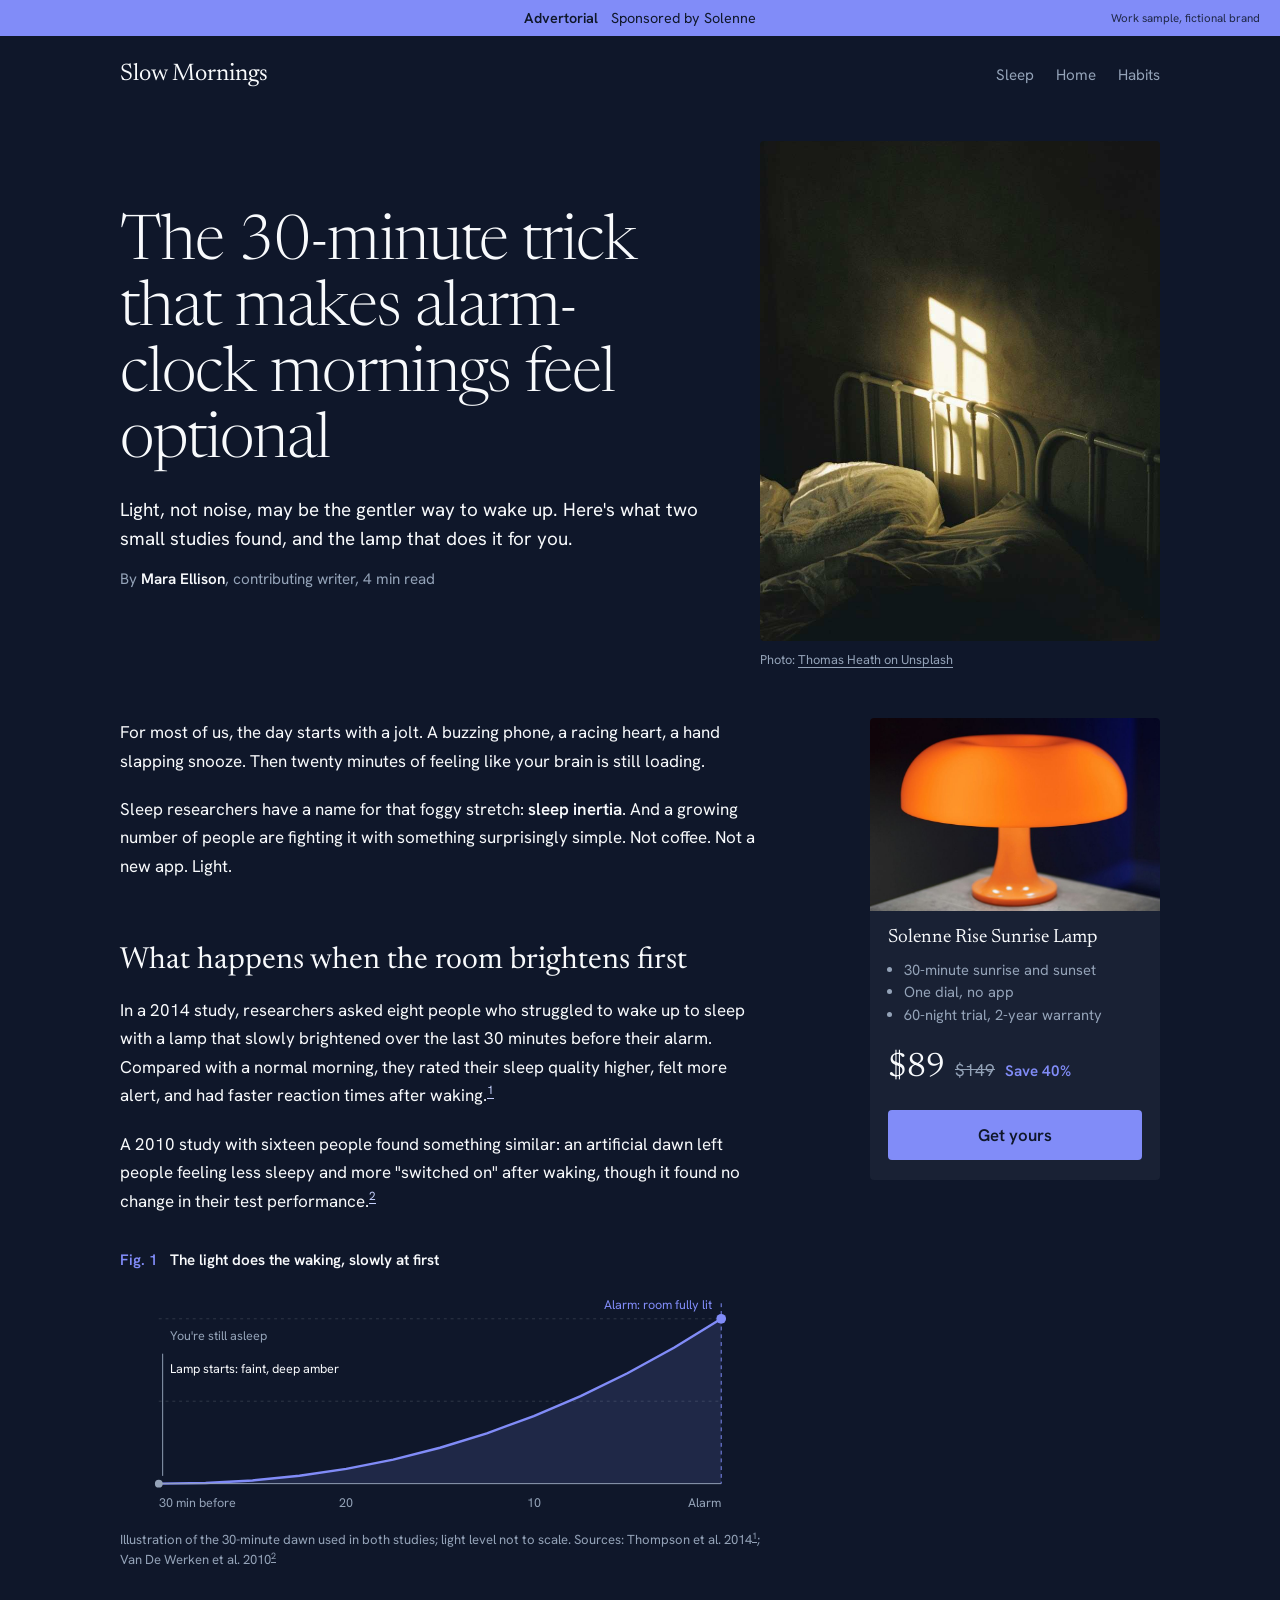
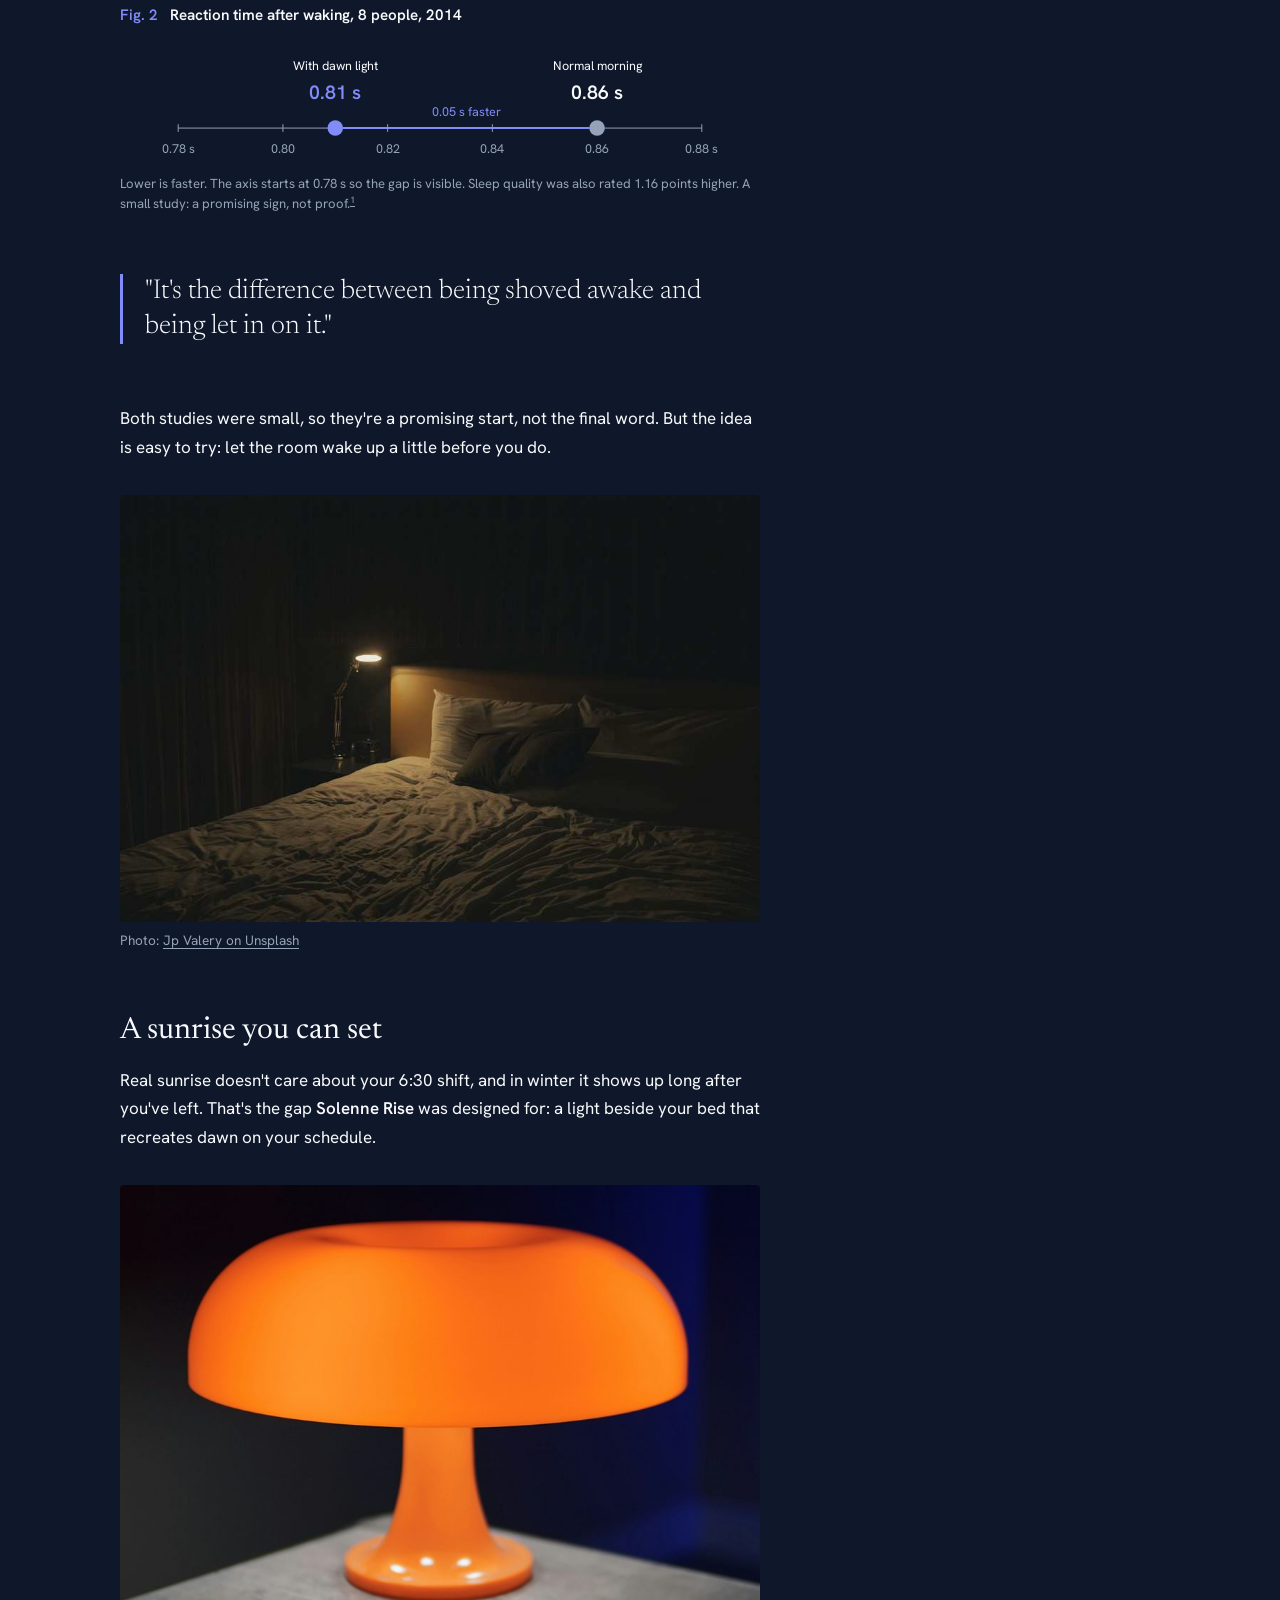
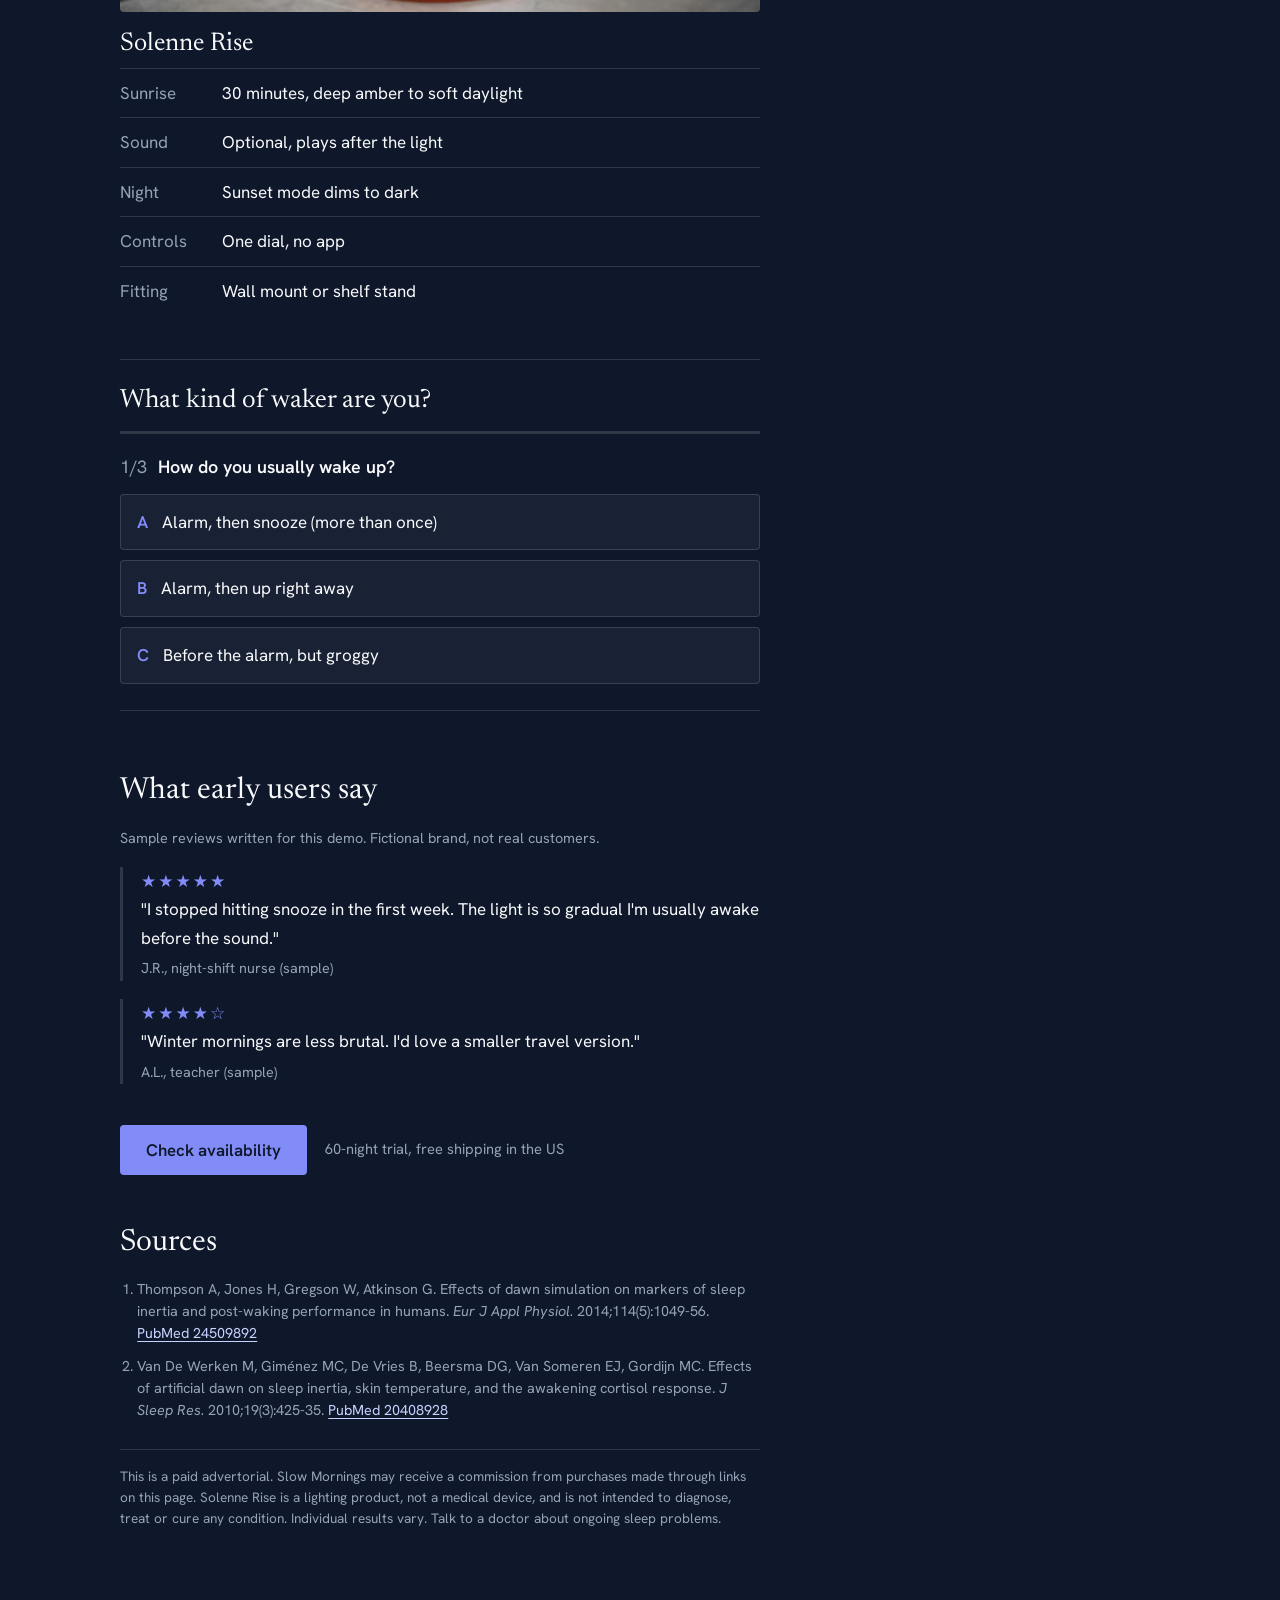
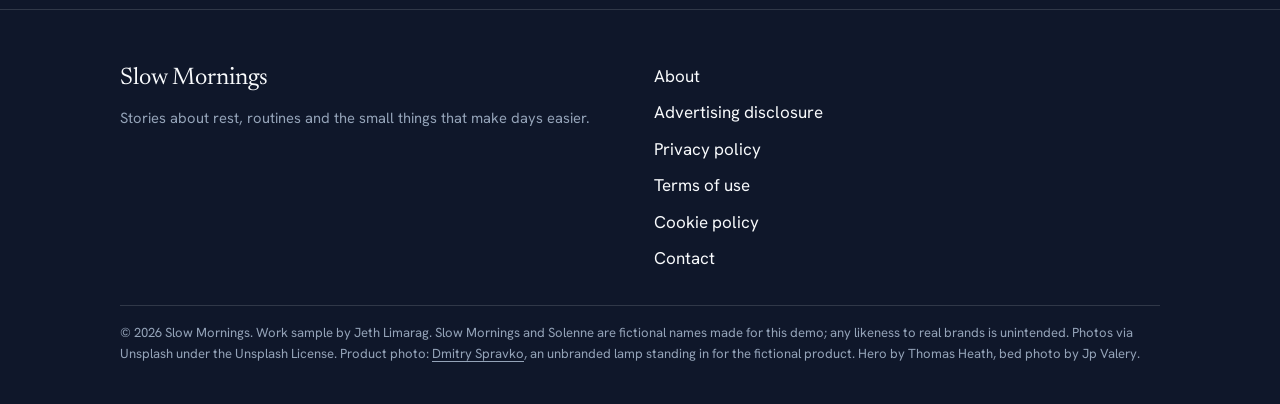
==== commit e0a328c4: "Add files via upload" ====
--- a/01_Sleep_Lamp/index.html
+++ b/01_Sleep_Lamp/index.html
@@ -8,12 +8,15 @@
 <meta name="robots" content="noindex">
 <link rel="preconnect" href="https://fonts.googleapis.com">
 <link rel="preconnect" href="https://fonts.gstatic.com" crossorigin>
-<link href="https://fonts.googleapis.com/css2?family=Literata:wght@400;600&display=swap" rel="stylesheet">
-<link rel="preload" as="image" href="Assets/Images/Hero-Dark-Bedroom.jpg" fetchpriority="high">
-<link rel="icon" href="data:image/svg+xml,<svg xmlns='http://www.w3.org/2000/svg' viewBox='0 0 32 32'><circle cx='16' cy='16' r='14' fill='%23ffab70'/></svg>">
+<link href="https://fonts.googleapis.com/css2?family=Hanken+Grotesk:wght@400;600&family=Newsreader:wght@300&display=swap" rel="stylesheet">
+<link rel="preload" as="image" href="Assets/Images/Hero-Window-Light.jpg" fetchpriority="high">
+<link rel="icon" href="data:image/svg+xml,<svg xmlns='http://www.w3.org/2000/svg' viewBox='0 0 32 32'><circle cx='16' cy='16' r='14' fill='%23818cf8'/></svg>">
 <link rel="stylesheet" href="Assets/Style.css">
 </head>
 <body>
+
+<div class="rail" aria-hidden="true"><div class="track"></div><span class="tm top">6:30 alarm</span><span class="tm bottom">6:00 dark</span><i class="dot"></i><span class="tm now">6:00</span></div>
+<div class="bar" aria-hidden="true"></div>
 
 <div class="ad-label">Advertorial <span>Sponsored by Solenne</span><small class="sample-note">Work sample, fictional brand</small></div>
 
@@ -26,17 +29,16 @@
 
 <main>
   <div class="hero">
-    <img src="Assets/Images/Hero-Dark-Bedroom.jpg" alt="A dark bedroom before sunrise, lit only by a small pendant lamp" width="900" height="1350" fetchpriority="high">
-    <header class="hero-text">
-      <div class="in">
-        <span class="label">Sleep &amp; routines</span>
-        <h1>The 30-minute trick that makes alarm-clock mornings feel optional</h1>
-        <p class="dek">Light, not noise, may be the gentler way to wake up. Here's what two small studies found, and the lamp that does it for you.</p>
-        <p class="byline">By <b>Mara Ellison</b>, contributing writer, 4 min read</p>
-      </div>
-    </header>
-  </div>
-  <p class="credit">Photo: <a href="https://unsplash.com/photos/white-bed-linen-near-white-window-blinds-D_6rzmdpebQ" target="_blank" rel="noopener">Susan Q Yin on Unsplash</a></p>
+    <div class="hero-text">
+      <h1>The 30-minute trick that makes alarm-clock mornings feel optional</h1>
+      <p class="dek">Light, not noise, may be the gentler way to wake up. Here's what two small studies found, and the lamp that does it for you.</p>
+      <p class="byline">By <b>Mara Ellison</b>, contributing writer, 4 min read</p>
+    </div>
+    <figure class="hero-photo">
+      <img src="Assets/Images/Hero-Window-Light.jpg" alt="Early light from a window falling on the wall above a bed in a dark room" width="800" height="1196" fetchpriority="high">
+      <figcaption class="credit">Photo: <a href="https://unsplash.com/photos/a-bed-with-a-light-shining-through-the-window-xRjXFJmWlbA" target="_blank" rel="noopener">Thomas Heath on Unsplash</a></figcaption>
+    </figure>
+  </div>
 
   <div class="layout">
     <article class="story">
@@ -52,7 +54,7 @@
         <svg viewBox="0 0 660 250" role="img" aria-label="Light level rising slowly, then faster, over the 30 minutes before the alarm">
           <line class="grid" x1="40" y1="125" x2="620" y2="125"/>
           <line class="grid" x1="40" y1="40" x2="620" y2="40"/>
-          <path d="M 40 210 L 88.3 209.3 L 136.7 206.7 L 185 201.9 L 233.3 194.8 L 281.7 185.2 L 330 173 L 378.3 158.1 L 426.7 140.3 L 475 119.7 L 523.3 96.2 L 571.7 69.6 L 620 40 L 620 210 Z" fill="#ffab70" fill-opacity=".14"/>
+          <path d="M 40 210 L 88.3 209.3 L 136.7 206.7 L 185 201.9 L 233.3 194.8 L 281.7 185.2 L 330 173 L 378.3 158.1 L 426.7 140.3 L 475 119.7 L 523.3 96.2 L 571.7 69.6 L 620 40 L 620 210 Z" fill="#818cf8" fill-opacity=".14"/>
           <path class="curve" d="M 40 210 L 88.3 209.3 L 136.7 206.7 L 185 201.9 L 233.3 194.8 L 281.7 185.2 L 330 173 L 378.3 158.1 L 426.7 140.3 L 475 119.7 L 523.3 96.2 L 571.7 69.6 L 620 40"/>
           <line class="axis" x1="40" y1="210" x2="620" y2="210"/>
           <line class="alarm" x1="620" y1="24" x2="620" y2="210"/>
@@ -98,15 +100,15 @@
       <p>Both studies were small, so they're a promising start, not the final word. But the idea is easy to try: let the room wake up a little before you do.</p>
 
       <figure>
-        <img src="Assets/Images/Story-Striped-Light.jpg" alt="Warm morning sunlight casting striped shadows across a bed and wall" width="900" height="659" loading="lazy">
-        <figcaption>Photo: <a href="https://unsplash.com/photos/warm-sunlight-creates-striped-shadows-on-a-bed-and-wall-qOkxWhPreSw" target="_blank" rel="noopener">Ruben Mavarez on Unsplash</a></figcaption>
+        <img src="Assets/Images/Story-Bedside-Lamp.jpg" alt="A bedside lamp glowing softly beside an unmade bed in a dark room" width="900" height="600" loading="lazy">
+        <figcaption>Photo: <a href="https://unsplash.com/photos/table-lamp-turned-on-near-bed-DE9MM2voqKc" target="_blank" rel="noopener">Jp Valery on Unsplash</a></figcaption>
       </figure>
 
       <h2>A sunrise you can set</h2>
       <p>Real sunrise doesn't care about your 6:30 shift, and in winter it shows up long after you've left. That's the gap <strong>Solenne Rise</strong> was designed for: a light beside your bed that recreates dawn on your schedule.</p>
 
       <div class="product">
-        <img src="Assets/Images/Product-Glow.jpg" alt="Solenne Rise glowing deep orange during its sunrise phase" width="900" height="600" loading="lazy">
+        <img src="Assets/Images/Product-Orange-Lamp.jpg" alt="Solenne Rise glowing orange during its sunrise phase" width="900" height="600" loading="lazy">
         <div class="spec">
           <h3>Solenne Rise</h3>
           <dl class="specs">
@@ -120,7 +122,6 @@
       </div>
 
       <section class="quiz" id="quiz" aria-live="polite">
-        <span class="label">Quiz, 3 questions</span>
         <h3>What kind of waker are you?</h3>
         <div class="progress"><i></i></div>
         <div class="steps"></div>
@@ -156,9 +157,8 @@
 
     <aside class="sidebar" aria-label="Featured product">
       <div class="side-card">
-        <img src="Assets/Images/Product-Glow.jpg" alt="Solenne Rise sunrise lamp glowing orange" width="900" height="600" loading="lazy">
+        <img src="Assets/Images/Product-Orange-Lamp.jpg" alt="Solenne Rise sunrise lamp glowing orange" width="900" height="600" loading="lazy">
         <div class="inner">
-          <span class="label">Featured in this story</span>
           <h4>Solenne Rise Sunrise Lamp</h4>
           <ul>
             <li>30-minute sunrise and sunset</li>
@@ -182,12 +182,11 @@
   <div class="exit-box">
     <button class="close" type="button" aria-label="Close">×</button>
     <div class="exit-side">
-      <img src="Assets/Images/Product-Glow.jpg" alt="Solenne Rise sunrise lamp glowing orange" width="900" height="600" loading="lazy">
+      <img src="Assets/Images/Product-Orange-Lamp.jpg" alt="Solenne Rise sunrise lamp glowing orange" width="900" height="600" loading="lazy">
       <span class="exit-badge">15% off</span>
     </div>
     <div class="exit-form">
       <form class="step step-email show" novalidate aria-live="polite">
-        <span class="label">Before you go</span>
         <h3 id="exit-title">Take 15% off your first sunrise</h3>
         <p>Leave your email and we'll send a code that works on any bundle, on top of today's sale price.</p>
         <input type="email" name="email" placeholder="you@example.com" autocomplete="email" aria-label="Email address">
@@ -197,7 +196,6 @@
         <p class="fine">Demo only: nothing is sent or stored.</p>
       </form>
       <div class="step step-code" aria-live="polite">
-        <span class="label">Code sent</span>
         <h3>Check your inbox</h3>
         <p>For this demo, here it is. It's held for you for <b class="hold">15:00</b>.</p>
         <kbd class="code-text">RISE15</kbd>
@@ -221,10 +219,11 @@
       <a href="Legal.html#cookies">Cookie policy</a>
       <a href="Legal.html#contact">Contact</a>
     </nav>
-    <div class="small">© <span class="year">2026</span> Slow Mornings. Work sample by Jeth Limarag. Slow Mornings and Solenne are fictional names made for this demo; any likeness to real brands is unintended. Photos via Unsplash under the Unsplash License. Product photo: <a href="https://unsplash.com/photos/a-glowing-orange-orb-against-a-dark-background-7RQ17WTA-Ls" target="_blank" rel="noopener">Sylwia Bartyzel</a>, an unbranded lamp standing in for the fictional product.</div>
+    <div class="small">© <span class="year">2026</span> Slow Mornings. Work sample by Jeth Limarag. Slow Mornings and Solenne are fictional names made for this demo; any likeness to real brands is unintended. Photos via Unsplash under the Unsplash License. Product photo: <a href="https://unsplash.com/photos/an-orange-lamp-sitting-on-top-of-a-table-next-to-a-book-6dugsJ3lNzc" target="_blank" rel="noopener">Dmitry Spravko</a>, an unbranded lamp standing in for the fictional product. Hero by Thomas Heath, bed photo by Jp Valery.</div>
   </div>
 </footer>
 
 <script src="Assets/Script.js" defer></script>
 </body>
 </html>
+
--- a/01_Sleep_Lamp/Assets/Style.css
+++ b/01_Sleep_Lamp/Assets/Style.css
@@ -1,238 +1,256 @@
-/* Slow Mornings / Solenne Rise: work sample. One family (Literata). Midnight page that warms toward dawn as you read. */
+/* Slow Mornings / Solenne Rise: V3 test build. Two families: Newsreader (light, large headlines) + Hanken Grotesk (reading text).
+   Flat ink page, one indigo accent (night-indigo palette). The one memorable thing: a sunrise rail that rises as you read. */
 :root{
-  --night:#0f1830;      /* midnight blue, top of page */
-  --dusk:#1b2646;       /* raised surfaces */
-  --rose:#47303f;       /* pre-dawn, bottom of page */
-  --moon:#ece6dc;       /* text */
-  --mist:#aab2c7;       /* secondary text */
-  --dawn:#ffab70;       /* the one warm accent: the lamp */
-  --dawn-2:#ffc9a0;
-  --line:rgba(236,230,220,.18);
+  /* palette picked from ui-ux-pro-max "Sleep Tracker" (night indigo on dark), 22 Nov */
+  --ink:#0f172a;        /* page (palette background) */
+  --raise:#192134;      /* raised surfaces (palette card) */
+  --text:#f8fafc;       /* text */
+  --mute:#94a3b8;       /* secondary text (palette muted), 6.9:1 on ink */
+  --accent:#818cf8;     /* the one accent: palette indigo, lightened for contrast on dark */
+  --accent-hi:#c7d2fe;
+  --dusk:#94a3b8;       /* neutral blue-grey, charts only */
+  --line:rgba(248,250,252,.14);
   --ok:#8fd4a8;--bad:#ff9a8f;
+  --head:Newsreader,Georgia,serif;
+  --body:"Hanken Grotesk",system-ui,sans-serif;
+  --r:4px;
 }
 *,*::before,*::after{box-sizing:border-box}
 html{-webkit-text-size-adjust:100%;scroll-behavior:smooth}
-body{margin:0;background:var(--night);color:var(--moon);font:400 1.0625rem/1.72 Literata,Georgia,serif;overflow-wrap:break-word}
+body{margin:0;background:var(--ink);color:var(--text);font:400 1.0625rem/1.68 var(--body);overflow-wrap:break-word}
 img{max-width:100%;height:auto;display:block}
-a{color:var(--dawn-2);text-underline-offset:3px;text-decoration-thickness:1px}
+a{color:var(--accent-hi);text-underline-offset:3px;text-decoration-thickness:1px}
 a:hover{color:#fff}
-:focus-visible{outline:3px solid var(--dawn);outline-offset:3px;border-radius:2px}
-h1,h2,h3,h4{font-weight:600;line-height:1.2;margin:0}
+:focus-visible{outline:3px solid var(--accent);outline-offset:3px;border-radius:2px}
+h1,h2,h3,h4{font-family:var(--head);font-weight:400;line-height:1.15;margin:0}
 p{margin:0 0 1.15em}
 .wrap{max-width:1080px;margin:0 auto;padding:0 20px}
 
-/* top strips */
-.ad-label{position:relative;background:var(--dawn);color:#1a1020;font-weight:600;font-size:.9rem;padding:6px 20px;text-align:center}
+/* top strip */
+.ad-label{position:relative;background:var(--accent);color:#0f172a;font-weight:600;font-size:.9rem;padding:6px 20px;text-align:center}
 .ad-label span{font-weight:400;margin-left:.6em}
-.ad-label .sample-note{position:absolute;right:20px;top:50%;transform:translateY(-50%);font-size:.7rem;font-weight:400;opacity:.8}
+.ad-label .sample-note{position:absolute;right:20px;top:50%;transform:translateY(-50%);font-size:.72rem;font-weight:400;opacity:.85}
 @media (max-width:760px){.ad-label .sample-note{position:static;transform:none;display:block;text-align:center;margin-top:1px}}
-.masthead .wrap{display:flex;justify-content:space-between;align-items:center;padding-top:16px;padding-bottom:16px}
-.logo{font-weight:600;font-size:1.3rem;color:var(--moon);text-decoration:none}
-.logo:hover{color:var(--dawn)}
-.masthead nav a{color:var(--mist);text-decoration:none;margin-left:20px;font-size:.95rem}
-.masthead nav a:hover{color:var(--moon)}
-
-/* hero: the one big moment. The photo fades into the page, the lamp glow wakes slowly on load. */
-.hero{position:relative;height:min(82vh,640px);min-height:440px;overflow:hidden;margin-bottom:8px}
-.hero img{width:100%;height:100%;object-fit:cover;object-position:40% 66%}
-/* the dark scrim under the headline is only there so the text stays readable over the photo */
-.hero::after{content:"";position:absolute;inset:0;background:linear-gradient(180deg,rgba(15,24,48,.35) 0,rgba(15,24,48,.3) 35%,rgba(15,24,48,.9) 80%,var(--night) 100%)}
-.hero-text{position:absolute;left:0;right:0;bottom:0;z-index:2;padding-bottom:28px}
-.hero-text .in{max-width:1080px;margin:0 auto;padding:0 20px}
-.hero-text .in>*{max-width:760px}
-.label{color:var(--dawn);font-size:.92rem;font-weight:600;display:block;margin-bottom:10px}
-h1{font-size:clamp(2rem,6.4vw,3.6rem);letter-spacing:-.01em;margin-bottom:14px}
-.dek{font-size:1.2rem;line-height:1.55;color:var(--moon);margin-bottom:12px}
-.byline{color:var(--mist);font-size:.95rem;margin:0}
-.byline b{color:var(--moon);font-weight:600}
-.credit{max-width:1080px;margin:0 auto 24px;padding:0 20px;color:var(--mist);font-size:.82rem}
-.credit a,figcaption a{color:var(--mist)}
+.masthead .wrap{display:flex;justify-content:space-between;align-items:center;padding-top:18px;padding-bottom:18px}
+.logo{font-family:var(--head);font-size:1.5rem;color:var(--text);text-decoration:none}
+.logo:hover{color:var(--accent)}
+.masthead nav a{color:var(--mute);text-decoration:none;margin-left:22px;font-size:.95rem}
+.masthead nav a:hover{color:var(--text)}
+
+/* hero: headline in the dark, the lamp photo beside it. No scrim, no gradient: the text never sits on the photo. */
+.hero{max-width:1080px;margin:0 auto;padding:28px 20px 8px;display:grid;grid-template-columns:minmax(0,1fr) 400px;gap:56px;align-items:center}
+.hero-text{padding-bottom:6px}
+h1{font-size:clamp(2.2rem,5vw,3.9rem);font-weight:300;letter-spacing:-.015em;line-height:1.06;margin-bottom:18px}
+.dek{font-size:1.18rem;line-height:1.55;color:var(--text);margin-bottom:14px;max-width:34em}
+.byline{color:var(--mute);font-size:.95rem;margin:0}
+.byline b{color:var(--text);font-weight:600}
+.hero-photo{margin:0}
+.hero-photo img{width:100%;aspect-ratio:4/5;object-fit:cover;object-position:35% 52%;border-radius:var(--r)}
+.credit{color:var(--mute);font-size:.8rem;margin:8px 0 0}
+.credit a,figcaption a{color:var(--mute)}
+.label{color:var(--accent);font-size:.95rem;font-weight:600;display:block;margin-bottom:8px}
 
 /* layout */
-.layout{max-width:1080px;margin:0 auto;padding:0 20px;display:grid;grid-template-columns:minmax(0,640px) 280px;gap:72px;justify-content:start;align-items:start}
+.layout{max-width:1080px;margin:40px auto 0;padding:0 20px;display:grid;grid-template-columns:minmax(0,640px) 290px;gap:48px;justify-content:space-between;align-items:start}
 .story{min-width:0}
-.story h2{font-size:1.7rem;margin:2.2em 0 .6em}
+.story h2{font-size:1.9rem;margin:2.1em 0 .55em}
 .story strong{font-weight:600}
 sup{font-size:.7em;line-height:0}
 .story figure{margin:2em 0}
-.story figcaption{color:var(--mist);font-size:.85rem;line-height:1.5;margin-top:8px}
-.story figure img{width:100%;border-radius:2px}
-.pull{margin:2.2em 0;padding:0 0 0 20px;border-left:3px solid var(--dawn);font-size:1.5rem;line-height:1.4;font-weight:400}
+.story figcaption{color:var(--mute);font-size:.85rem;line-height:1.5;margin-top:8px}
+.story figure img{width:100%;border-radius:var(--r)}
+.pull{margin:2.2em 0;padding:0 0 0 22px;border-left:3px solid var(--accent);font-family:var(--head);font-size:1.7rem;line-height:1.3;font-weight:300}
+
+/* the sunrise rail: reading progress is the dawn. Flat colours only; JS moves the dot and sets its colour. */
+.rail{position:fixed;left:max(18px,calc(50vw - 540px - 96px));top:50%;height:min(56vh,420px);transform:translateY(-50%);width:64px;z-index:30;opacity:0;pointer-events:none;transition:opacity .4s}
+.rail.show{opacity:1}
+.rail .track{position:absolute;left:14px;top:0;bottom:0;width:2px;background:var(--line)}
+.rail .dot{position:absolute;left:7px;width:16px;height:16px;border-radius:50%;background:#475588;transform:translateY(8px)}
+.rail .tm{position:absolute;left:34px;font-size:.78rem;color:var(--mute);white-space:nowrap;line-height:1}
+.rail .tm.top{top:0}
+.rail .tm.bottom{bottom:0}
+.rail .now{color:var(--text);font-weight:600;transform:translateY(-50%)}
+.bar{display:none}
+@media (max-width:1279px){
+  .rail{display:none}
+  .bar{display:block;position:fixed;left:0;top:0;height:4px;width:0;background:#475588;z-index:60}
+}
 
 /* charts: editorial, no box */
 .chart{margin:2.4em 0}
-.chart-head{color:var(--moon)!important;font-size:.95rem!important;font-weight:600;margin:0 0 8px!important}
-.chart .fig{color:var(--dawn);margin-right:.5em}
+.chart-head{color:var(--text)!important;font-size:.95rem!important;font-weight:600;margin:0 0 8px!important}
+.chart .fig{color:var(--accent);margin-right:.5em}
 .chart svg{display:block;width:100%;height:auto;overflow:visible}
-.chart svg text{font-family:inherit;fill:var(--mist);font-size:13px}
+.chart svg text{font-family:inherit;fill:var(--mute);font-size:13px}
 .chart .grid{stroke:var(--line);stroke-dasharray:3 4}
-.chart .axis{stroke:var(--mist);stroke-width:1}
-.chart .curve{fill:none;stroke:var(--dawn);stroke-width:2.5}
-.chart .alarm{stroke:var(--dawn);stroke-dasharray:4 4;stroke-width:1}
-.chart .lead{stroke:var(--mist);stroke-width:1}
-.chart .dot-moon{fill:#7d8bb8}
-.chart .dot-sun{fill:var(--dawn)}
-.chart .dot-grey{fill:#8d96ad}
-.chart .gap{stroke:var(--dawn);stroke-width:2}
-.chart .note-sun,.chart .val-sun{fill:var(--dawn)}
-.chart .note-moon{fill:var(--moon)}
-.chart .lbl{fill:var(--moon)}
+.chart .axis{stroke:var(--mute);stroke-width:1}
+.chart .curve{fill:none;stroke:var(--accent);stroke-width:2.5}
+.chart .alarm{stroke:var(--accent);stroke-dasharray:4 4;stroke-width:1}
+.chart .lead{stroke:var(--mute);stroke-width:1}
+.chart .dot-moon{fill:var(--dusk)}
+.chart .dot-sun{fill:var(--accent)}
+.chart .dot-grey{fill:var(--dusk)}
+.chart .gap{stroke:var(--accent);stroke-width:2}
+.chart .note-sun,.chart .val-sun{fill:var(--accent)}
+.chart .note-moon{fill:var(--text)}
+.chart .lbl{fill:var(--text)}
 .chart .val,.chart .val-sun{font-size:20px;font-weight:600}
-.chart .val{fill:var(--moon)}
-.chart .tick line{stroke:var(--mist)}
+.chart .val{fill:var(--text)}
+.chart .tick line{stroke:var(--mute)}
 .chart-src{font-size:.82rem!important}
 
 /* product */
 .product{margin:2em 0}
-.product img{width:100%;border-radius:2px}
+.product img{width:100%;border-radius:var(--r)}
 .spec{padding-top:18px}
-.spec h3{font-size:1.5rem;margin-bottom:8px}
+.spec h3{font-size:1.6rem;margin-bottom:8px}
 .specs{margin:0}
 .specs div{display:grid;grid-template-columns:90px 1fr;gap:12px;padding:10px 0;border-top:1px solid var(--line)}
-.specs dt{color:var(--mist)}
+.specs dt{color:var(--mute)}
 .specs dd{margin:0}
 
 /* quiz */
-.quiz{margin:2.6em 0;padding:24px 0;border-top:1px solid var(--line);border-bottom:1px solid var(--line)}
-.quiz h3{font-size:1.5rem;margin-bottom:14px}
+.quiz{margin:2.6em 0;padding:26px 0;border-top:1px solid var(--line);border-bottom:1px solid var(--line)}
+.quiz h3{font-size:1.65rem;margin-bottom:14px}
 .progress{height:3px;background:var(--line);margin-bottom:18px}
-.progress i{display:block;height:100%;width:0;background:var(--dawn);transition:width .3s}
-.q{font-weight:600;font-size:1.15rem;margin-bottom:12px}
-.q span{color:var(--mist);font-weight:400;margin-right:.6em}
+.progress i{display:block;height:100%;width:0;background:var(--accent);transition:width .3s}
+.q{font-weight:600;font-size:1.12rem;margin-bottom:12px}
+.q span{color:var(--mute);font-weight:400;margin-right:.6em}
 .options{display:grid;gap:10px}
-.options button{display:flex;gap:14px;align-items:center;text-align:left;width:100%;font:inherit;color:var(--moon);background:var(--dusk);border:1px solid var(--line);border-radius:4px;padding:13px 16px;min-height:48px;cursor:pointer}
-.options button:hover{border-color:var(--dawn)}
-.options kbd{font:inherit;font-weight:600;color:var(--dawn);flex:none}
+.options button{display:flex;gap:14px;align-items:center;text-align:left;width:100%;font:inherit;color:var(--text);background:var(--raise);border:1px solid var(--line);border-radius:var(--r);padding:13px 16px;min-height:48px;cursor:pointer;transition:border-color .15s}
+.options button:hover{border-color:var(--accent)}
+.options kbd{font:inherit;font-weight:600;color:var(--accent);flex:none}
 .result{display:none}
 .result.show{display:block}
-.result-title{font-size:1.4rem;margin-bottom:8px}
+.result-title{font-size:1.5rem;margin-bottom:8px}
 
 /* buttons */
-.btn{display:inline-block;background:var(--dawn);color:#1a1020;font:600 1.05rem/1.2 Literata,Georgia,serif;text-decoration:none;text-align:center;padding:15px 26px;min-height:48px;border:0;border-radius:4px;cursor:pointer}
-.btn:hover{background:var(--dawn-2);color:#1a1020}
+.btn{display:inline-block;background:var(--accent);color:#0f172a;font:600 1.05rem/1.2 var(--body);text-decoration:none;text-align:center;padding:15px 26px;min-height:48px;border:0;border-radius:var(--r);cursor:pointer;transition:background .15s}
+.btn:hover{background:var(--accent-hi);color:#0f172a}
 .btn.block{display:block;width:100%}
 
 /* reviews */
-.sample-tag{color:var(--mist);font-size:.9rem}
+.sample-tag{color:var(--mute);font-size:.9rem}
 .reviews{display:grid;gap:18px;margin-bottom:2em}
 .review{border-left:3px solid var(--line);padding-left:18px}
-.stars{color:var(--dawn);letter-spacing:2px}
-.review cite{display:block;color:var(--mist);font-size:.9rem;font-style:normal;margin-top:4px}
+.stars{color:var(--accent);letter-spacing:2px}
+.review cite{display:block;color:var(--mute);font-size:.9rem;font-style:normal;margin-top:4px}
 .cta-row{margin:2.4em 0;display:flex;gap:18px;align-items:center;flex-wrap:wrap}
-.cta-note{color:var(--mist);font-size:.92rem}
+.cta-note{color:var(--mute);font-size:.92rem}
 
 /* sources */
 .sources{margin-top:3em}
 .sources h2{margin-top:0}
-.sources ol{padding-left:1.2em;font-size:.9rem;line-height:1.55;color:var(--mist)}
+.sources ol{padding-left:1.2em;font-size:.9rem;line-height:1.55;color:var(--mute)}
 .sources li{margin-bottom:.7em}
-.disclaimer{font-size:.85rem;line-height:1.55;color:var(--mist);border-top:1px solid var(--line);padding-top:16px;margin-top:2em}
+.disclaimer{font-size:.85rem;line-height:1.55;color:var(--mute);border-top:1px solid var(--line);padding-top:16px;margin-top:2em}
 
 /* sticky sidebar */
 .sidebar{position:sticky;top:20px}
-.side-card{background:var(--dusk);border-radius:4px;overflow:hidden}
+.side-card{background:var(--raise);border-radius:var(--r);overflow:hidden}
 .side-card .inner{padding:16px 18px 20px}
-.side-card h4{font-size:1.1rem;margin-bottom:10px}
-.side-card ul{margin:0 0 14px;padding-left:1.1em;font-size:.92rem;line-height:1.5;color:var(--mist)}
+.side-card h4{font-size:1.2rem;margin-bottom:10px}
+.side-card ul{margin:0 0 14px;padding-left:1.1em;font-size:.92rem;line-height:1.5;color:var(--mute)}
 .price{display:flex;align-items:baseline;gap:10px;margin-bottom:14px}
-.price b{font-size:1.9rem;color:var(--moon)}
-.price s{color:var(--mist)}
-.save{color:var(--dawn);font-weight:600;font-size:.95rem}
+.price b{font-family:var(--head);font-weight:400;font-size:2.1rem;color:var(--text)}
+.price s{color:var(--mute)}
+.save{color:var(--accent);font-weight:600;font-size:.95rem}
 
 /* mobile bar */
 .mobile-bar{display:none}
 
 /* popup */
-.modal{display:none;position:fixed;inset:0;z-index:50;background:rgba(7,11,24,.8);align-items:center;justify-content:center;padding:16px;overflow:auto}
+.modal{display:none;position:fixed;inset:0;z-index:70;background:rgba(5,8,18,.82);align-items:center;justify-content:center;padding:16px;overflow:auto}
 .modal.open{display:flex}
-.exit-box{position:relative;display:grid;grid-template-columns:1fr 1.2fr;max-width:720px;width:100%;background:var(--dusk);border-radius:6px;overflow:hidden}
+.exit-box{position:relative;display:grid;grid-template-columns:1fr 1.2fr;max-width:720px;width:100%;background:var(--raise);border-radius:var(--r);overflow:hidden}
 .exit-side{position:relative;min-height:100%}
 .exit-side img{width:100%;height:100%;object-fit:cover}
-.exit-badge{position:absolute;left:12px;bottom:12px;background:var(--dawn);color:#1a1020;font-weight:600;padding:4px 10px;border-radius:3px}
+.exit-badge{position:absolute;left:12px;bottom:12px;background:var(--accent);color:#0f172a;font-weight:600;padding:4px 10px;border-radius:3px}
 .exit-form{padding:32px 28px}
-.exit-form h3{font-size:1.5rem;margin-bottom:10px}
-.exit-form p{font-size:.95rem;line-height:1.55;color:var(--mist)}
-.exit-form input{width:100%;font:inherit;padding:12px 14px;margin:4px 0 8px;background:var(--night);color:var(--moon);border:1px solid var(--line);border-radius:4px;min-height:48px}
+.exit-form h3{font-size:1.6rem;margin-bottom:10px}
+.exit-form p{font-size:.95rem;line-height:1.55;color:var(--mute)}
+.exit-form input{width:100%;font:inherit;padding:12px 14px;margin:4px 0 8px;background:var(--ink);color:var(--text);border:1px solid var(--line);border-radius:var(--r);min-height:48px}
 .err{color:var(--bad);font-size:.9rem;min-height:1.2em}
-.close{position:absolute;top:6px;right:8px;z-index:3;width:44px;height:44px;font-size:1.8rem;line-height:1;background:none;border:0;color:var(--moon);cursor:pointer}
-.no-thanks{display:block;margin:10px auto 0;background:none;border:0;color:var(--mist);font:inherit;text-decoration:underline;cursor:pointer;min-height:44px}
+.close{position:absolute;top:6px;right:8px;z-index:3;width:44px;height:44px;font-size:1.8rem;line-height:1;background:none;border:0;color:var(--text);cursor:pointer}
+.no-thanks{display:block;margin:10px auto 0;background:none;border:0;color:var(--mute);font:inherit;text-decoration:underline;cursor:pointer;min-height:44px}
 .fine{font-size:.82rem!important;text-align:center;margin:8px 0 0!important}
 .step{display:none}
 .step.show{display:block}
-.code-text{display:block;font:600 1.8rem Literata,Georgia,serif;text-align:center;color:var(--dawn);border:1px dashed var(--dawn);padding:12px;margin:10px 0 14px;border-radius:4px}
+.code-text{display:block;font:400 2rem var(--head);text-align:center;color:var(--accent);border:1px dashed var(--accent);padding:12px;margin:10px 0 14px;border-radius:var(--r)}
 
 /* footer */
 footer.site{margin-top:64px;padding:48px 0 40px;border-top:1px solid var(--line)}
 footer.site .wrap{display:grid;grid-template-columns:1fr 1fr;gap:28px}
-footer.site p{color:var(--mist);font-size:.92rem;margin:8px 0 0}
-footer.site nav a{display:block;color:var(--moon);padding:4px 0;text-decoration:none}
-footer.site nav a:hover{color:var(--dawn)}
-footer.site .small{grid-column:1/-1;color:var(--mist);font-size:.82rem;line-height:1.6;border-top:1px solid var(--line);padding-top:16px}
-footer.site .small a{color:var(--mist)}
+footer.site p{color:var(--mute);font-size:.92rem;margin:8px 0 0}
+footer.site nav a{display:block;color:var(--text);padding:4px 0;text-decoration:none}
+footer.site nav a:hover{color:var(--accent)}
+footer.site .small{grid-column:1/-1;color:var(--mute);font-size:.82rem;line-height:1.6;border-top:1px solid var(--line);padding-top:16px}
+footer.site .small a{color:var(--mute)}
 
 /* offer + legal */
 .offer{max-width:1080px;margin:24px auto 0;padding:0 20px;display:grid;grid-template-columns:1fr 1fr;gap:48px;align-items:start}
-.offer-visual img{width:100%;border-radius:2px}
-.offer h1{font-size:2.2rem}
-.rating b{color:var(--dawn)}
-.rating{color:var(--mist);margin:8px 0 14px;font-size:.95rem}
+.offer-visual img{width:100%;border-radius:var(--r)}
+.offer h1{font-size:2.4rem}
+.rating b{color:var(--accent)}
+.rating{color:var(--mute);margin:8px 0 14px;font-size:.95rem}
 .bundles{display:grid;gap:10px;margin:18px 0}
-.bundle{position:relative;display:grid;grid-template-columns:auto 1fr auto;gap:12px;align-items:center;padding:14px 16px;background:var(--dusk);border:1px solid var(--line);border-radius:4px;cursor:pointer}
-.bundle:has(input:checked){border-color:var(--dawn)}
-.bundle:focus-within{outline:3px solid var(--dawn);outline-offset:2px}
-.bundle input{accent-color:var(--dawn);width:20px;height:20px}
-.bundle small{display:block;color:var(--mist)}
+.bundle{position:relative;display:grid;grid-template-columns:auto 1fr auto;gap:12px;align-items:center;padding:14px 16px;background:var(--raise);border:1px solid var(--line);border-radius:var(--r);cursor:pointer}
+.bundle:has(input:checked){border-color:var(--accent)}
+.bundle:focus-within{outline:3px solid var(--accent);outline-offset:2px}
+.bundle input{accent-color:var(--accent);width:20px;height:20px}
+.bundle small{display:block;color:var(--mute)}
 .amt{font-weight:600;font-size:1.25rem}
-.amt s{color:var(--mist);font-weight:400;font-size:.9rem;margin-left:8px}
-.flag{position:absolute;top:-11px;right:14px;background:var(--dawn);color:#1a1020;font-size:.82rem;font-weight:600;padding:1px 10px;border-radius:3px}
+.amt s{color:var(--mute);font-weight:400;font-size:.9rem;margin-left:8px}
+.flag{position:absolute;top:-11px;right:14px;background:var(--accent);color:#0f172a;font-size:.82rem;font-weight:600;padding:1px 10px;border-radius:3px}
 .promo{display:flex;gap:8px}
-.promo input,.checkout input{flex:1;width:100%;font:inherit;padding:12px 14px;background:var(--night);color:var(--moon);border:1px solid var(--line);border-radius:4px;min-height:48px}
-.promo button{font:600 1rem Literata,Georgia,serif;padding:0 20px;background:var(--dusk);color:var(--moon);border:1px solid var(--dawn);border-radius:4px;cursor:pointer;min-height:48px}
-.promo button:hover{background:var(--dawn);color:#1a1020}
+.promo input,.checkout input{flex:1;width:100%;font:inherit;padding:12px 14px;background:var(--ink);color:var(--text);border:1px solid var(--line);border-radius:var(--r);min-height:48px}
+.promo button{font:600 1rem var(--body);padding:0 20px;background:var(--raise);color:var(--text);border:1px solid var(--accent);border-radius:var(--r);cursor:pointer;min-height:48px}
+.promo button:hover{background:var(--accent);color:#0f172a}
 .promo-msg{min-height:1.6em;font-size:.92rem;margin:6px 0}
 .totals{margin:12px 0 24px;border-top:1px solid var(--line)}
 .totals div{display:flex;justify-content:space-between;padding:8px 0;border-bottom:1px solid var(--line)}
 .totals .grand{font-weight:600;font-size:1.2rem}
-.checkout h2{font-size:1.4rem;margin-bottom:12px}
+.checkout h2{font-size:1.5rem;margin-bottom:12px}
 .checkout form{display:grid;gap:10px}
 .row{display:grid;grid-template-columns:1fr 1fr;gap:10px}
-.demo-msg{display:none;color:var(--dawn-2);font-size:.92rem}
+.demo-msg{display:none;color:var(--accent-hi);font-size:.92rem}
 .demo-msg.show{display:block}
-.trust{display:grid;grid-template-columns:repeat(3,1fr);gap:10px;margin:24px 0;color:var(--mist);font-size:.9rem}
-.trust b{display:block;color:var(--moon);font-size:1.05rem}
+.trust{display:grid;grid-template-columns:repeat(3,1fr);gap:10px;margin:24px 0;color:var(--mute);font-size:.9rem}
+.trust b{display:block;color:var(--text);font-size:1.05rem}
 .legal{max-width:1080px;margin:24px auto 0;padding:0 20px}
 .legal>*{max-width:700px}
-.legal h1{font-size:2.2rem;margin-bottom:16px}
-.legal h2{font-size:1.4rem;margin:1.8em 0 .5em}
-
-@media (max-width:900px){
+.legal h1{font-size:2.4rem;margin-bottom:16px}
+.legal h2{font-size:1.5rem;margin:1.8em 0 .5em}
+
+@media (max-width:1000px){
+  .hero{grid-template-columns:1fr;gap:24px}
+  .hero-photo{order:-1;max-width:520px}
   .layout{display:block}
   .story{max-width:700px}
   .sidebar{display:none}
   .offer{grid-template-columns:1fr;gap:24px}
-  .mobile-bar{position:fixed;left:0;right:0;bottom:0;z-index:40;display:flex;justify-content:space-between;align-items:center;gap:12px;padding:10px 16px;background:var(--dusk);border-top:1px solid var(--dawn);font-size:.92rem;line-height:1.35;transform:translateY(110%);transition:transform .25s}
+  .mobile-bar{position:fixed;left:0;right:0;bottom:0;z-index:40;display:flex;justify-content:space-between;align-items:center;gap:12px;padding:10px 16px;background:var(--raise);border-top:1px solid var(--accent);font-size:.92rem;line-height:1.35;transform:translateY(110%);transition:transform .25s}
   .mobile-bar.show{transform:none}
   .mobile-bar .btn{padding:12px 20px}
   body{padding-bottom:64px}
 }
 @media (max-width:600px){
   body{font-size:1rem}
-  /* phone: photo first so the lamp shows, headline underneath instead of over it */
-  .hero{height:auto;min-height:0;overflow:visible}
-  .hero img{height:auto;aspect-ratio:4/5;object-position:35% 52%}
-  .hero::after{inset:0 0 auto 0;aspect-ratio:4/5;background:linear-gradient(180deg,transparent 60%,var(--night) 100%)}
-  .hero-text{position:static;padding:4px 0 20px}
+  .hero{padding-top:0}
+  .hero-photo{max-width:none;margin:0 -20px}
+  .hero-photo img{border-radius:0}
+  .credit{padding:0 20px}
   .exit-box{grid-template-columns:1fr}
   .exit-side{height:140px}
   .exit-form{padding:22px 18px}
   .masthead nav a{margin-left:14px}
   footer.site .wrap{grid-template-columns:1fr}
   .specs div{grid-template-columns:76px 1fr}
-  .pull{font-size:1.3rem}
+  .pull{font-size:1.4rem}
   .chart svg text{font-size:23px}
   .chart .val,.chart .val-sun{font-size:30px}
 }
 @media (prefers-reduced-motion:reduce){
   html{scroll-behavior:auto}
-  .mobile-bar,.progress i{transition:none}
-}
+  .mobile-bar,.progress i,.rail,.btn,.options button{transition:none}
+}
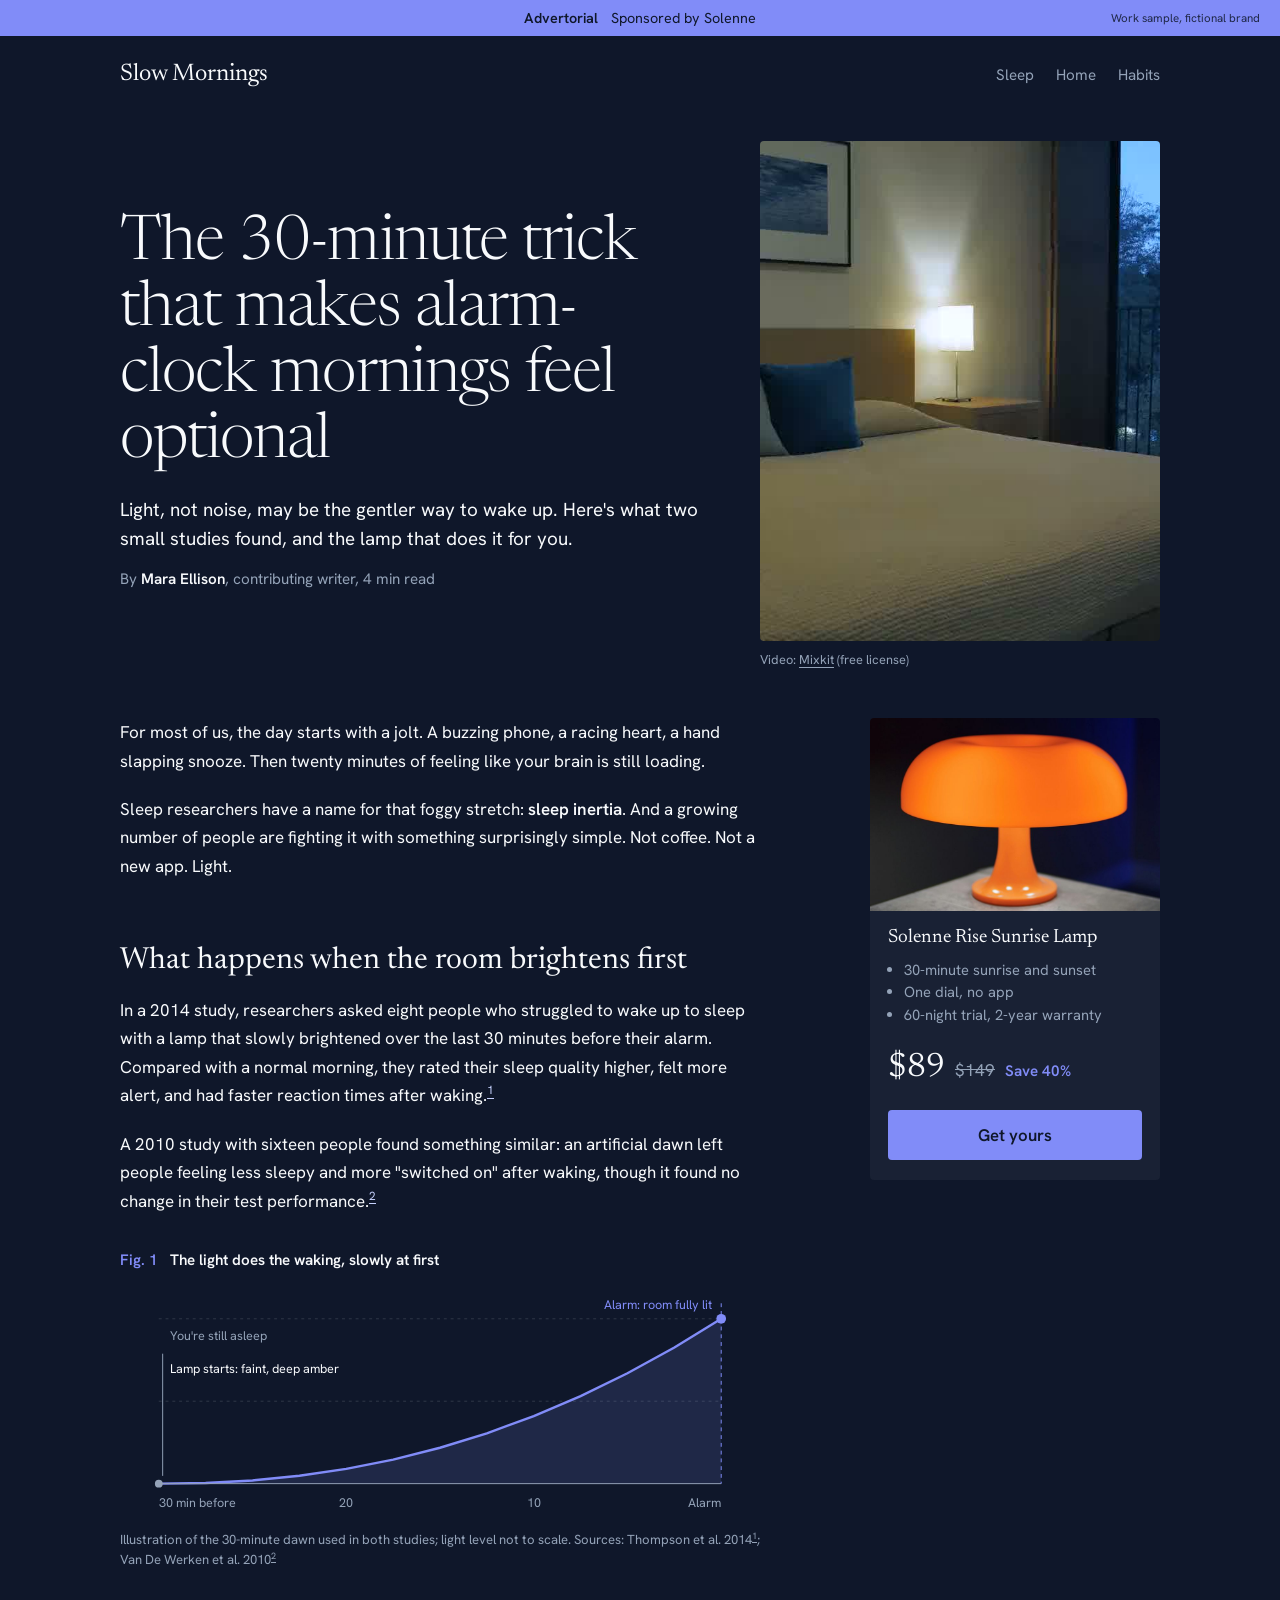
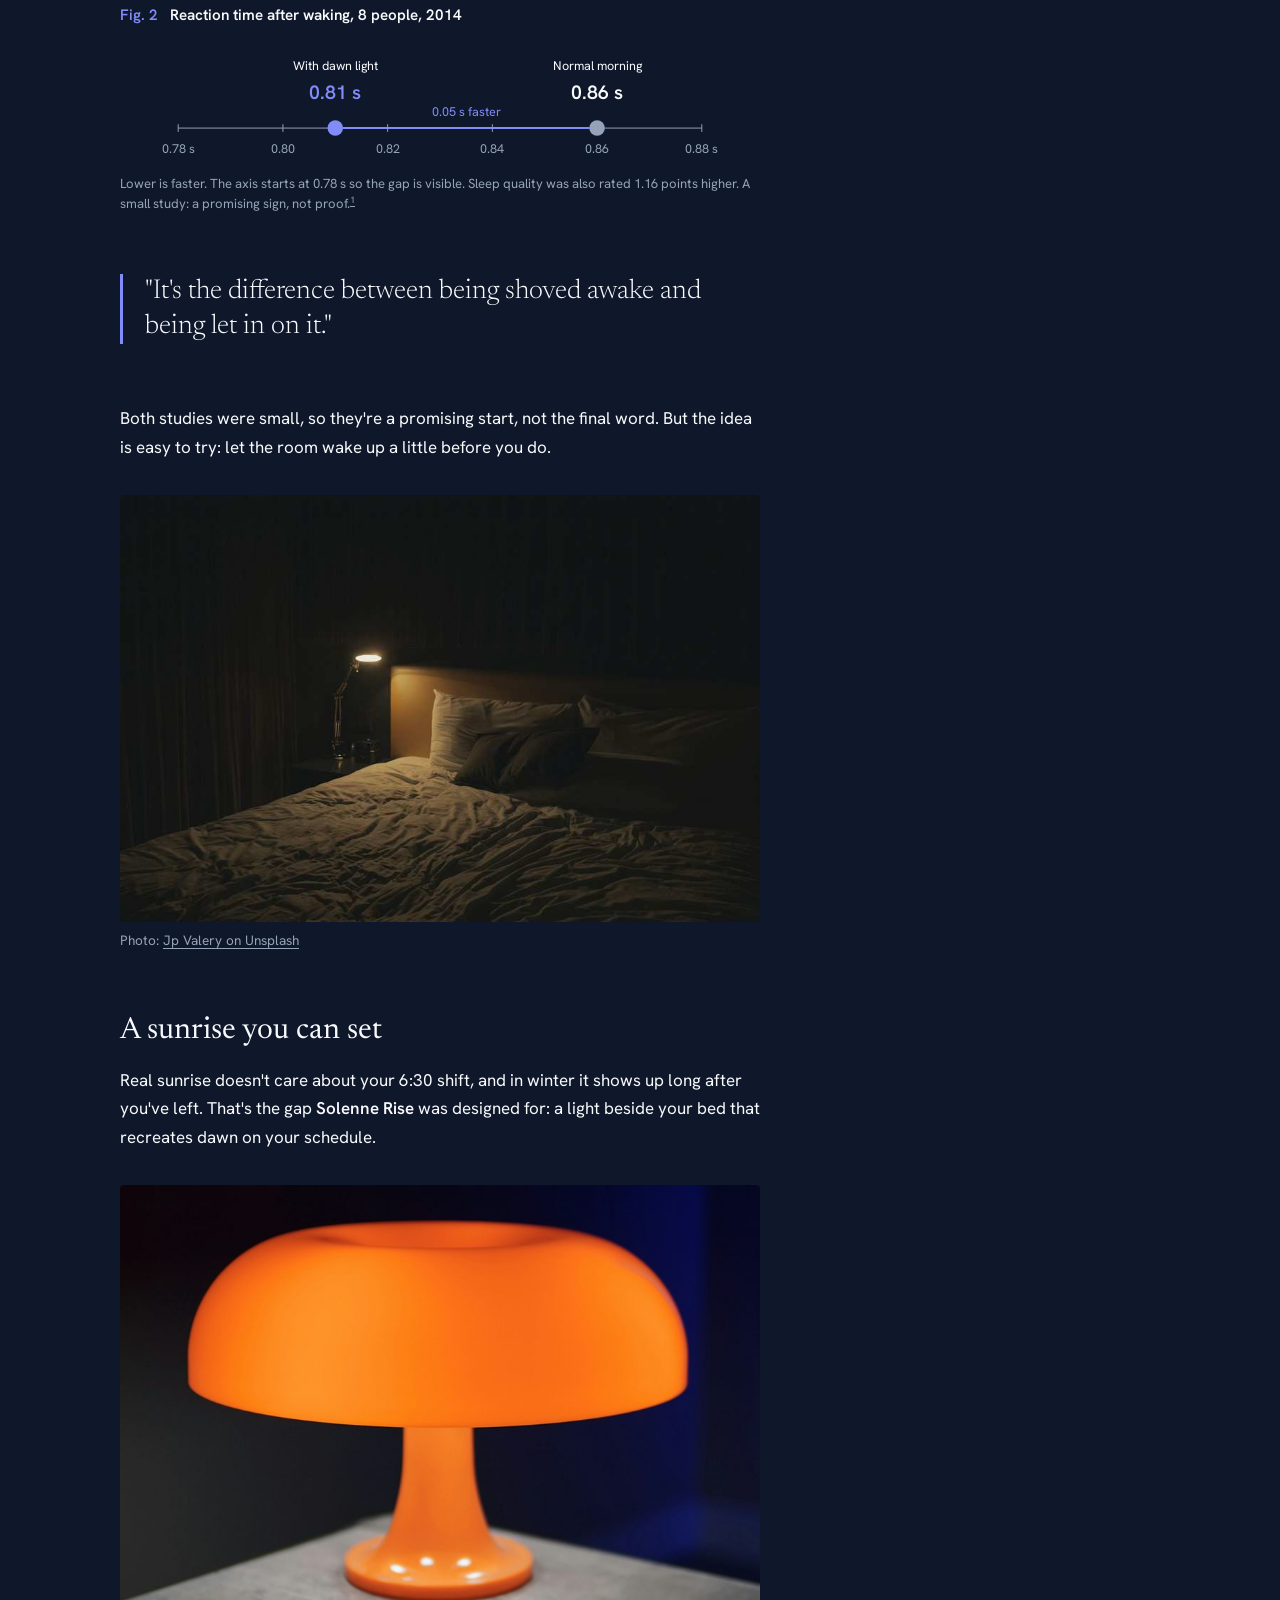
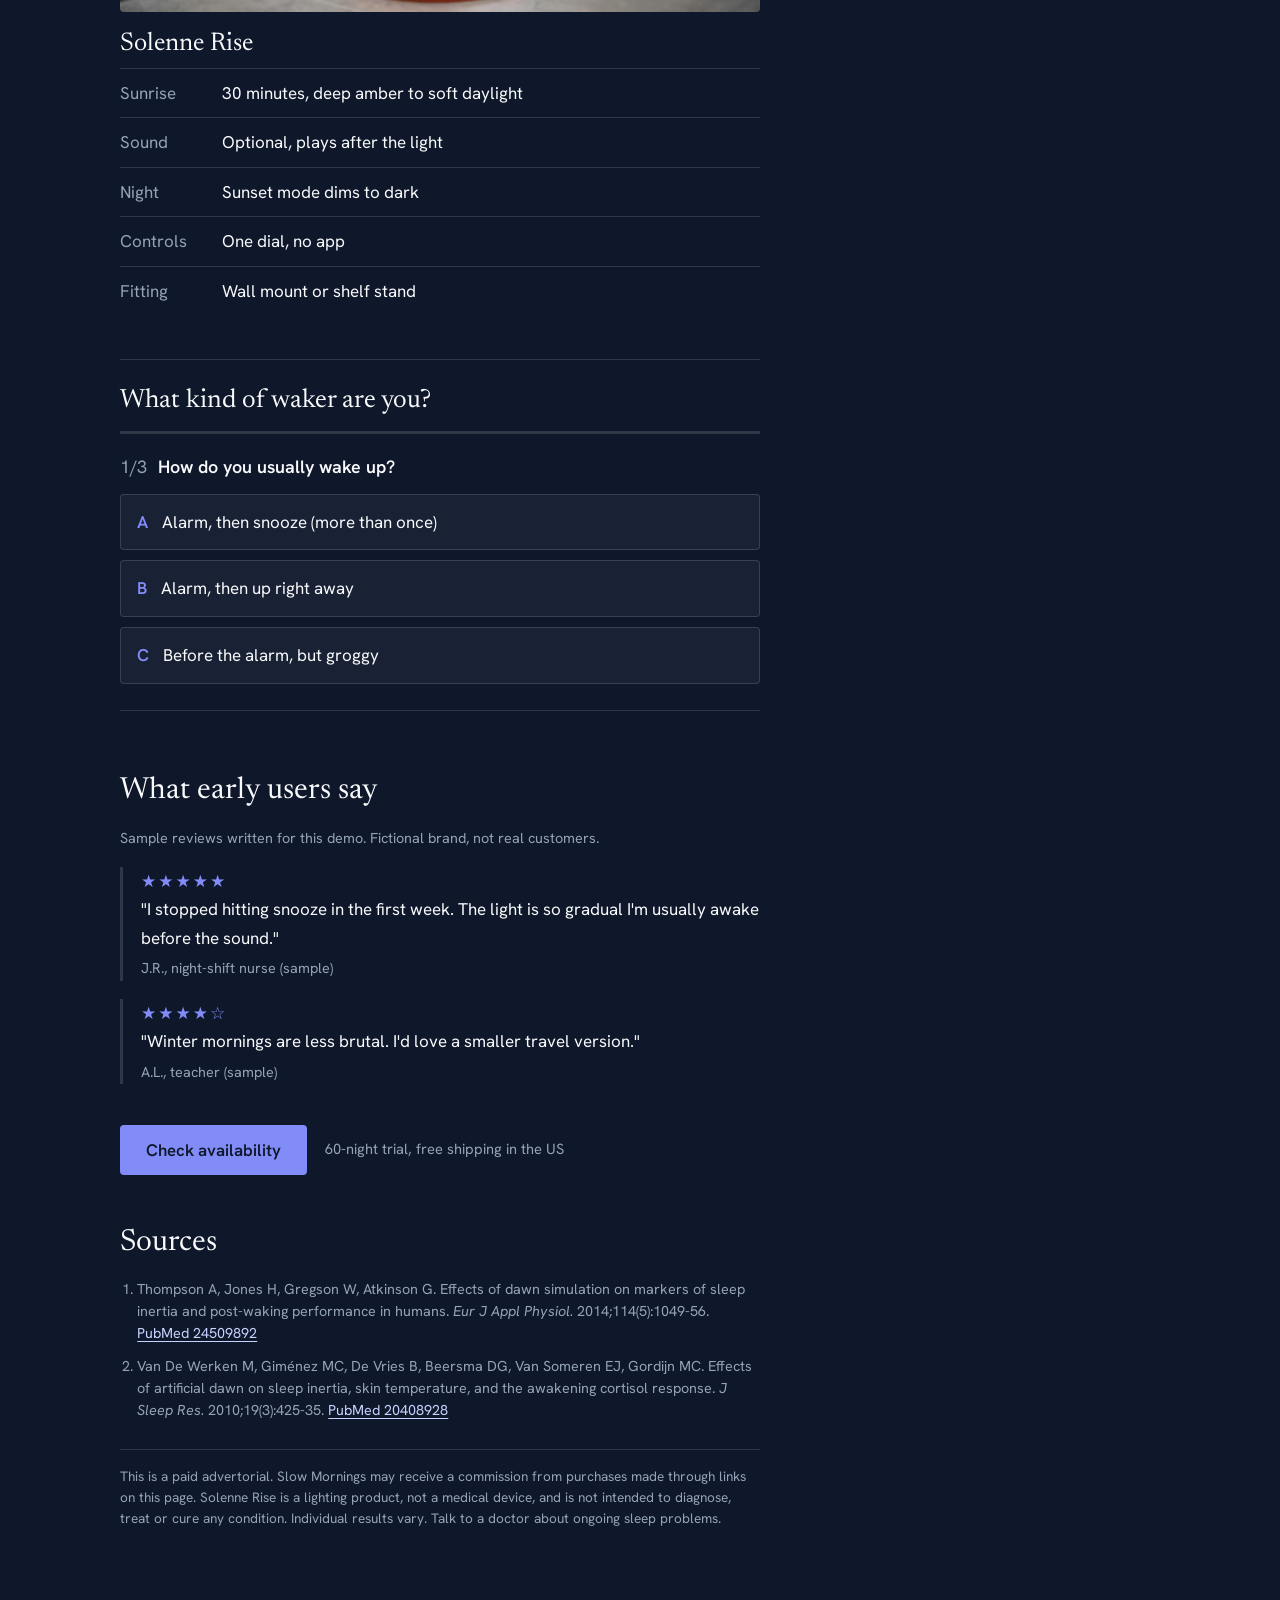
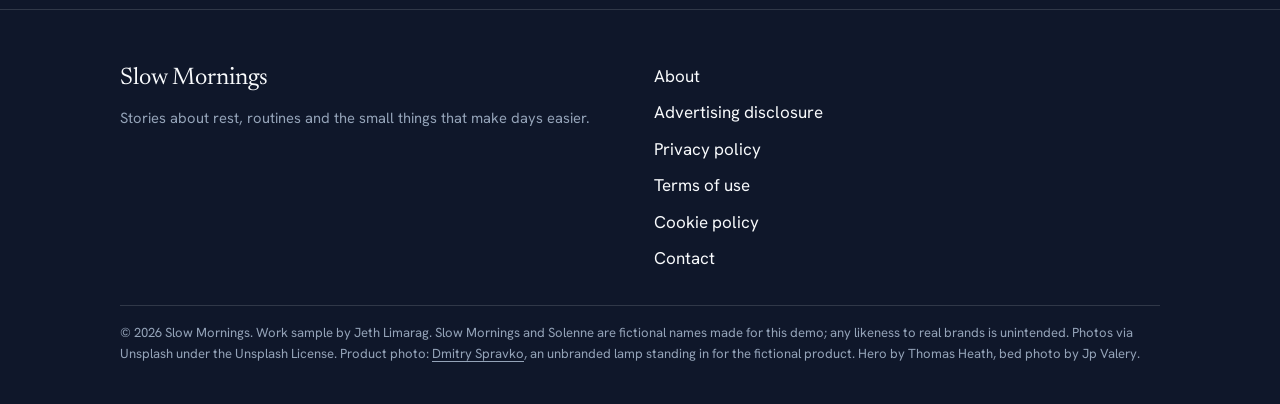
==== commit f8e115a6: "Add files via upload" ====
--- a/01_Sleep_Lamp/index.html
+++ b/01_Sleep_Lamp/index.html
@@ -9,7 +9,7 @@
 <link rel="preconnect" href="https://fonts.googleapis.com">
 <link rel="preconnect" href="https://fonts.gstatic.com" crossorigin>
 <link href="https://fonts.googleapis.com/css2?family=Hanken+Grotesk:wght@400;600&family=Newsreader:wght@300&display=swap" rel="stylesheet">
-<link rel="preload" as="image" href="Assets/Images/Hero-Window-Light.jpg" fetchpriority="high">
+<link rel="preload" as="image" href="Assets/Video/Hero-Bedroom-Loop.jpg" fetchpriority="high">
 <link rel="icon" href="data:image/svg+xml,<svg xmlns='http://www.w3.org/2000/svg' viewBox='0 0 32 32'><circle cx='16' cy='16' r='14' fill='%23818cf8'/></svg>">
 <link rel="stylesheet" href="Assets/Style.css">
 </head>
@@ -35,8 +35,9 @@
       <p class="byline">By <b>Mara Ellison</b>, contributing writer, 4 min read</p>
     </div>
     <figure class="hero-photo">
-      <img src="Assets/Images/Hero-Window-Light.jpg" alt="Early light from a window falling on the wall above a bed in a dark room" width="800" height="1196" fetchpriority="high">
-      <figcaption class="credit">Photo: <a href="https://unsplash.com/photos/a-bed-with-a-light-shining-through-the-window-xRjXFJmWlbA" target="_blank" rel="noopener">Thomas Heath on Unsplash</a></figcaption>
+      <video src="Assets/Video/Hero-Bedroom-Loop.mp4" poster="Assets/Video/Hero-Bedroom-Loop.jpg" autoplay muted loop playsinline preload="auto" width="576" height="720" role="img" aria-label="A dim bedroom at dusk with a bedside lamp glowing beside the bed"></video>
+      <script>if(matchMedia('(prefers-reduced-motion: reduce)').matches){var hv=document.currentScript.previousElementSibling;hv.removeAttribute('autoplay');hv.pause();}</script>
+      <figcaption class="credit">Video: <a href="https://mixkit.co/free-stock-video/master-bedroom-and-window-3111/" target="_blank" rel="noopener">Mixkit</a> (free license)</figcaption>
     </figure>
   </div>
 
@@ -226,4 +227,4 @@
 <script src="Assets/Script.js" defer></script>
 </body>
 </html>
-
+
--- a/01_Sleep_Lamp/Assets/Style.css
+++ b/01_Sleep_Lamp/Assets/Style.css
@@ -45,7 +45,7 @@
 .byline{color:var(--mute);font-size:.95rem;margin:0}
 .byline b{color:var(--text);font-weight:600}
 .hero-photo{margin:0}
-.hero-photo img{width:100%;aspect-ratio:4/5;object-fit:cover;object-position:35% 52%;border-radius:var(--r)}
+.hero-photo img,.hero-photo video{display:block;width:100%;height:auto;aspect-ratio:4/5;object-fit:cover;object-position:35% 52%;border-radius:var(--r);background:var(--bg,#0f172a)}
 .credit{color:var(--mute);font-size:.8rem;margin:8px 0 0}
 .credit a,figcaption a{color:var(--mute)}
 .label{color:var(--accent);font-size:.95rem;font-weight:600;display:block;margin-bottom:8px}
@@ -238,7 +238,7 @@
   body{font-size:1rem}
   .hero{padding-top:0}
   .hero-photo{max-width:none;margin:0 -20px}
-  .hero-photo img{border-radius:0}
+  .hero-photo img,.hero-photo video{border-radius:0}
   .credit{padding:0 20px}
   .exit-box{grid-template-columns:1fr}
   .exit-side{height:140px}
